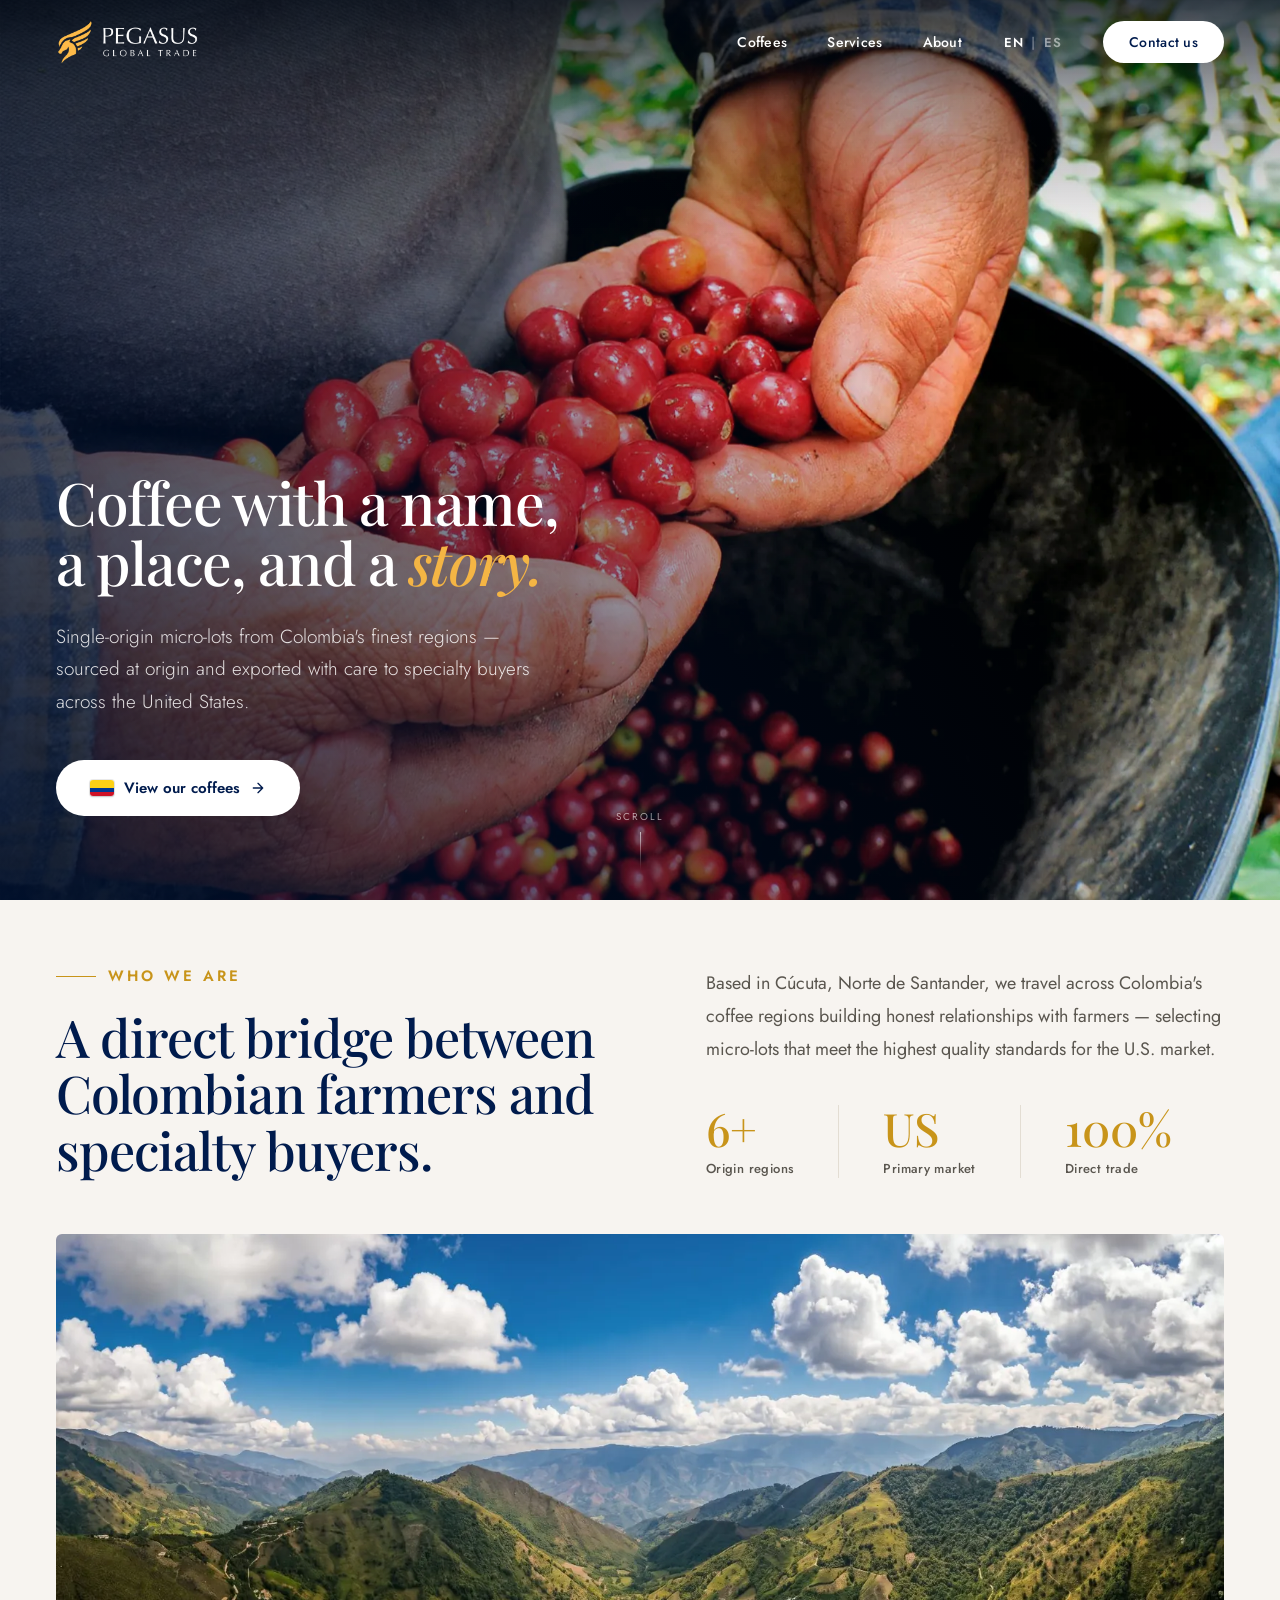
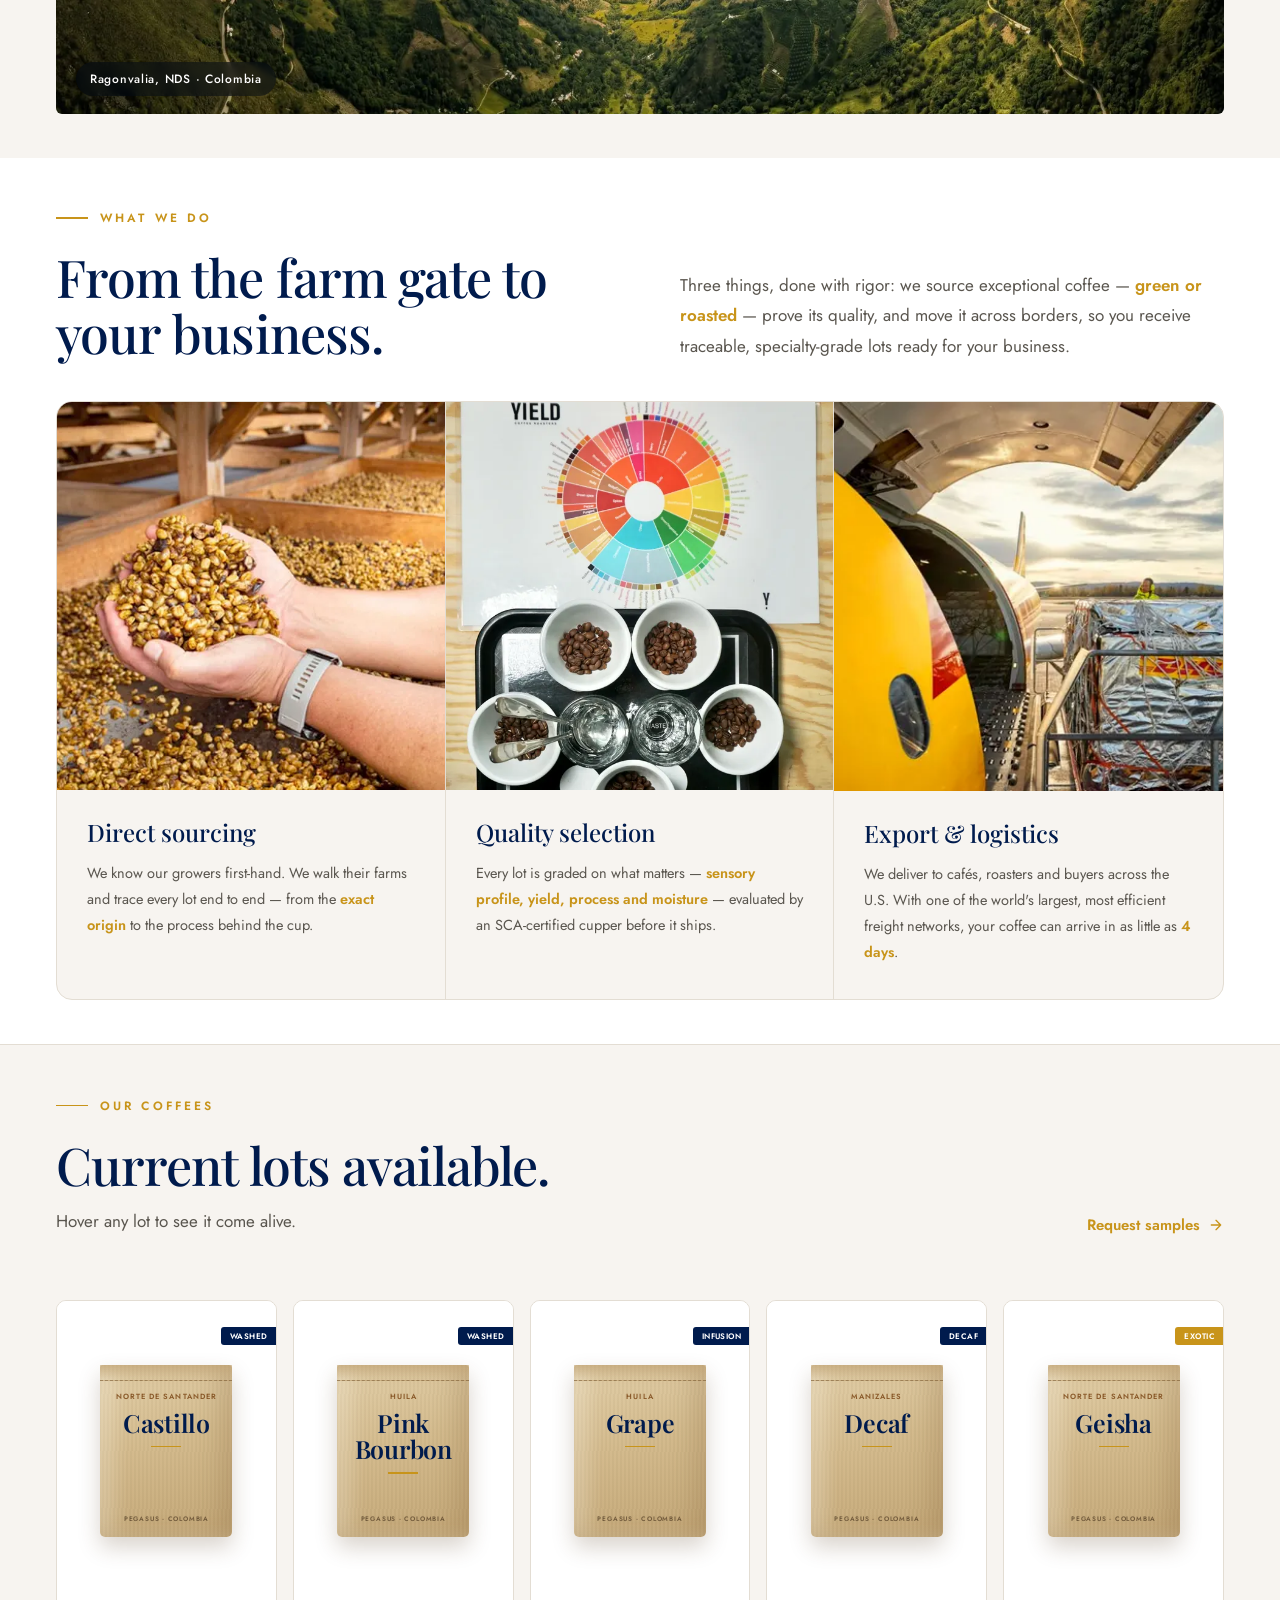
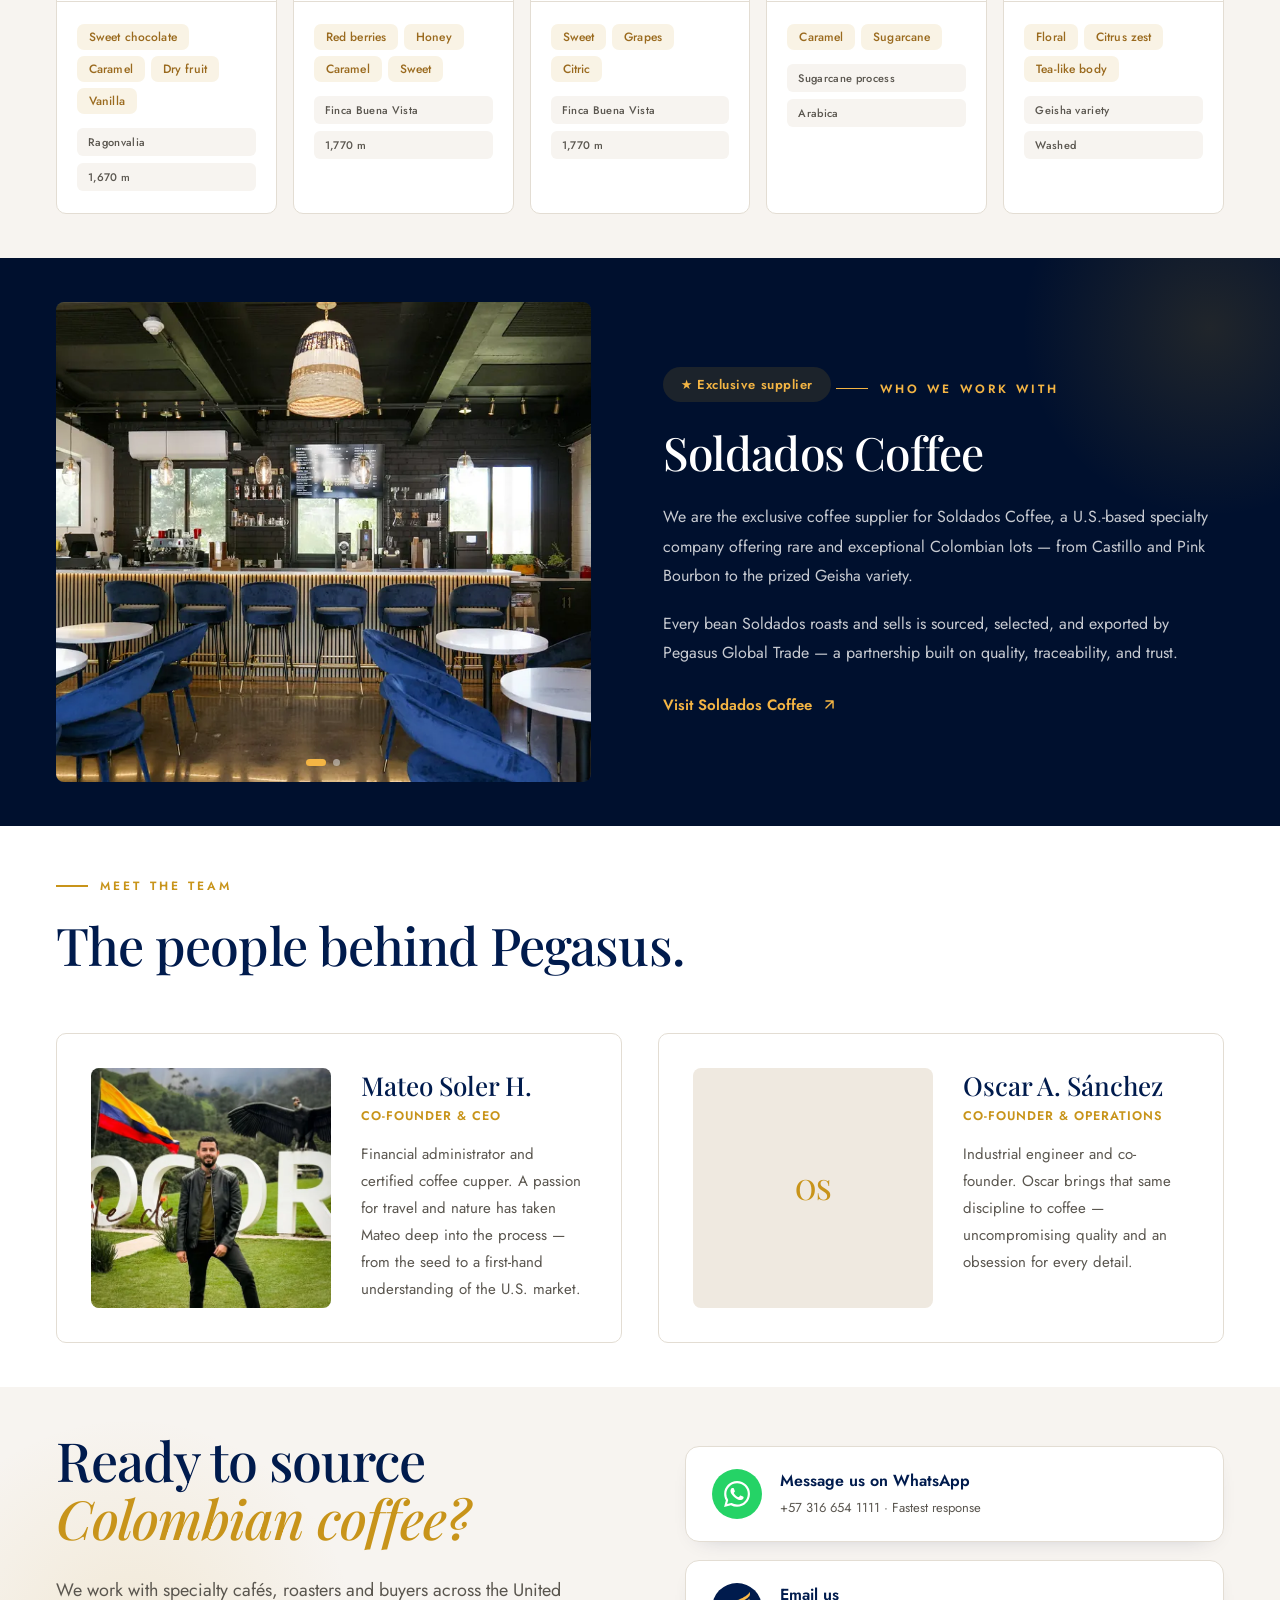
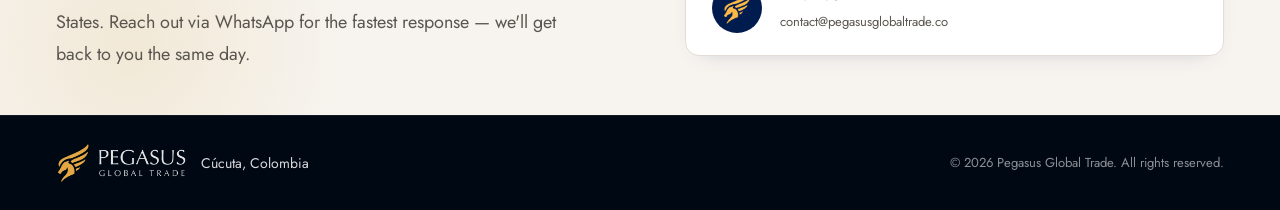
==== index.html @ 69517fea "Widen the Spanish page's market to Latin America, Europe and the US The Spanish traffic campaign tar" ====
<!DOCTYPE html>
<html lang="en">
<head>
  <meta charset="UTF-8" />
  <meta name="viewport" content="width=device-width, initial-scale=1.0" />
  <title>Pegasus Global Trade — Colombian Specialty Coffee Export</title>
  <meta name="description" content="Direct-trade specialty coffee from Colombia's finest micro-regions. Sourced with integrity, exported with care to the United States." />
  <meta name="facebook-domain-verification" content="hoyw6jp87dauq6an3kigyznc7s2zf7" />
  <link rel="canonical" href="https://www.pegasusglobaltrade.co/" />
  <link rel="alternate" hreflang="en" href="https://www.pegasusglobaltrade.co/" />
  <link rel="alternate" hreflang="es" href="https://www.pegasusglobaltrade.co/es" />
  <link rel="alternate" hreflang="x-default" href="https://www.pegasusglobaltrade.co/" />

  <meta property="og:type" content="website" />
  <meta property="og:site_name" content="Pegasus Global Trade" />
  <meta property="og:locale" content="en_US" />
  <meta property="og:url" content="https://www.pegasusglobaltrade.co/" />
  <meta property="og:title" content="Colombian Specialty Coffee, Exported Direct" />
  <meta property="og:description" content="Single-origin micro-lots from Colombia's finest regions — sourced at the farm and exported with care to specialty buyers across the United States." />
  <meta property="og:image" content="https://www.pegasusglobaltrade.co/assets/og-image.jpg" />
  <meta property="og:image:width" content="1200" />
  <meta property="og:image:height" content="630" />
  <meta property="og:image:alt" content="Colombian coffee farmer holding freshly picked coffee cherries" />
  <meta name="twitter:card" content="summary_large_image" />

  <link rel="icon" href="/favicon.ico" sizes="any" />
  <link rel="icon" type="image/png" sizes="32x32" href="/assets/favicon-32.png" />
  <link rel="apple-touch-icon" href="/assets/apple-touch-icon.png" />
  <meta name="theme-color" content="#000814" />
  <!-- Google tag (gtag.js) -->
  <script async src="https://www.googletagmanager.com/gtag/js?id=G-4FKWJ7VB9F"></script>
  <script>
    window.dataLayer = window.dataLayer || [];
    function gtag(){dataLayer.push(arguments);}
    gtag('js', new Date());
    gtag('config', 'G-4FKWJ7VB9F');
  </script>
  <!-- End Google tag -->
  <!-- Meta Pixel Code -->
  <script>
  !function(f,b,e,v,n,t,s)
  {if(f.fbq)return;n=f.fbq=function(){n.callMethod?
  n.callMethod.apply(n,arguments):n.queue.push(arguments)};
  if(!f._fbq)f._fbq=n;n.push=n;n.loaded=!0;n.version='2.0';
  n.queue=[];t=b.createElement(e);t.async=!0;
  t.src=v;s=b.getElementsByTagName(e)[0];
  s.parentNode.insertBefore(t,s)}(window, document,'script',
  'https://connect.facebook.net/en_US/fbevents.js');
  fbq('init', '957894506866841');
  fbq('track', 'PageView');
  </script>
  <noscript><img height="1" width="1" style="display:none"
  src="https://www.facebook.com/tr?id=957894506866841&ev=PageView&noscript=1"
  /></noscript>
  <!-- End Meta Pixel Code -->
  <link rel="preload" as="image" href="/assets/hero-900.webp" media="(max-width: 899px)" fetchpriority="high" />
  <link rel="preload" as="image" href="/assets/hero-1800.webp" media="(min-width: 900px)" fetchpriority="high" />
  <link rel="preconnect" href="https://fonts.googleapis.com" />
  <link rel="preconnect" href="https://fonts.gstatic.com" crossorigin />
  <!-- fonts load without blocking first paint; text shows in the fallback face until they arrive -->
  <link rel="preload" as="style" href="https://fonts.googleapis.com/css2?family=Playfair+Display:ital,wght@0,400;0,500;0,600;0,700;1,400;1,500;1,600&family=Jost:wght@300;400;500;600&display=swap" />
  <link rel="stylesheet" href="https://fonts.googleapis.com/css2?family=Playfair+Display:ital,wght@0,400;0,500;0,600;0,700;1,400;1,500;1,600&family=Jost:wght@300;400;500;600&display=swap" media="print" onload="this.media='all'" />
  <noscript><link rel="stylesheet" href="https://fonts.googleapis.com/css2?family=Playfair+Display:ital,wght@0,400;0,500;0,600;0,700;1,400;1,500;1,600&family=Jost:wght@300;400;500;600&display=swap" /></noscript>
  <style>
    *, *::before, *::after { box-sizing: border-box; margin: 0; padding: 0; }

    :root {
      --navy: #001B4D;
      --navy-deep: #00102e;
      --ink: #000814;
      --gold: #C8941A;
      --gold-light: #F4B544;
      --white: #ffffff;
      --off-white: #F7F4F0;
      --cream: #EFE9E0;
      --text: #15130f;
      --text-muted: #5a564f;
      --text-faint: #8a857c;
      --border: #E3DDD3;
      --serif: 'Playfair Display', Georgia, serif;
      --sans: 'Jost', system-ui, sans-serif;
      --ease: cubic-bezier(0.22, 0.61, 0.36, 1);
    }

    html { scroll-behavior: smooth; }

    body {
      font-family: var(--sans);
      font-weight: 400;
      color: var(--text);
      background: var(--white);
      -webkit-font-smoothing: antialiased;
      overflow-x: hidden;
    }

    img { display: block; max-width: 100%; }

    ::selection { background: var(--gold); color: #fff; }

    /* ===== SCROLL REVEAL ===== */
    .reveal { opacity: 0; transform: translateY(30px); transition: opacity 0.9s var(--ease), transform 0.9s var(--ease); }
    .reveal.in { opacity: 1; transform: none; }
    @media (prefers-reduced-motion: reduce) {
      .reveal { opacity: 1 !important; transform: none !important; transition: none !important; }
    }

    /* ===== NAV ===== */
    nav {
      position: fixed;
      top: 0; left: 0; right: 0;
      z-index: 100;
      padding: 0 56px;
      height: 84px;
      display: flex;
      align-items: center;
      justify-content: space-between;
      background: transparent;
      border-bottom: 1px solid transparent;
      transition: background 0.45s var(--ease), height 0.45s var(--ease), border-color 0.45s var(--ease), box-shadow 0.45s var(--ease);
    }
    nav.scrolled {
      background: rgba(0,8,20,0.92);
      backdrop-filter: blur(12px);
      -webkit-backdrop-filter: blur(12px);
      height: 70px;
      border-bottom: 1px solid rgba(255,255,255,0.08);
    }

    .nav-brand { display: flex; align-items: center; gap: 14px; text-decoration: none; }
    .nav-brand .wordmark { height: 46px; width: auto; transition: height 0.45s var(--ease); }
    nav.scrolled .nav-brand .wordmark { height: 38px; }

    .nav-links { display: flex; align-items: center; gap: 40px; list-style: none; }
    .nav-links a {
      font-size: 14px;
      font-weight: 500;
      color: var(--white);
      text-decoration: none;
      letter-spacing: 0.02em;
      position: relative;
      transition: color 0.2s;
    }
    .nav-links a:not(.nav-cta)::after {
      content: '';
      position: absolute;
      left: 0; bottom: -6px;
      width: 0; height: 1.5px;
      background: var(--gold-light);
      transition: width 0.3s var(--ease);
    }
    .nav-links a:not(.nav-cta):hover::after { width: 100%; }
    .nav-links a:hover { color: var(--gold-light); }

    .nav-lang { font-size: 13px; font-weight: 600; letter-spacing: 0.05em; display: inline-flex; align-items: center; gap: 6px; }
    .lang-btn { background: none; border: none; padding: 2px; font: inherit; font-size: 13px; font-weight: 600; color: rgba(255,255,255,0.5); cursor: pointer; letter-spacing: 0.05em; transition: color 0.2s; }
    .lang-btn:hover { color: rgba(255,255,255,0.85); }
    .lang-btn.active { color: var(--white); }
    .lang-sep { color: rgba(255,255,255,0.3); font-size: 13px; }
    .mobile-lang { display: flex; align-items: center; gap: 10px; margin-top: 6px; }
    .mobile-lang .lang-btn { color: rgba(255,255,255,0.45); font-size: 16px; }
    .mobile-lang .lang-btn.active { color: #fff; }
    .mobile-lang .lang-sep { font-size: 16px; }

    .nav-cta {
      font-size: 14px !important;
      font-weight: 600;
      background: var(--white);
      color: var(--navy) !important;
      padding: 11px 26px;
      border-radius: 30px;
      text-decoration: none;
      transition: background 0.2s, transform 0.15s, box-shadow 0.2s;
    }
    .nav-cta:hover { background: var(--gold-light); color: var(--navy) !important; transform: translateY(-1px); box-shadow: 0 8px 20px rgba(244,181,68,0.35); }
    .nav-cta::after { display: none !important; }

    /* ===== SECTIONS ===== */
    section { padding: 44px 56px; position: relative; }
    .wrap { max-width: 1280px; margin: 0 auto; }

    /* section intro patterns */
    .kicker {
      font-size: 12px;
      letter-spacing: 0.26em;
      text-transform: uppercase;
      color: var(--gold);
      font-weight: 600;
      display: inline-flex;
      align-items: center;
      gap: 12px;
      margin-bottom: 22px;
    }
    .kicker::before { content: ''; width: 32px; height: 1.5px; background: var(--gold); display: inline-block; }
    .kicker.lg { font-size: 15px; letter-spacing: 0.2em; }
    .kicker.lg::before { width: 40px; }

    .sec-index {
      font-family: var(--serif);
      font-size: 15px;
      font-weight: 500;
      color: var(--gold);
      letter-spacing: 0.1em;
      margin-bottom: 20px;
      display: block;
    }

    h1, h2, h3 { font-family: var(--serif); font-weight: 500; color: var(--text); }
    h2 { font-size: 52px; line-height: 1.08; letter-spacing: -0.018em; }
    h2 em { font-style: italic; color: var(--gold); }

    /* ===== HERO ===== */
    #hero {
      height: 100vh;
      min-height: 680px;
      max-height: 1000px;
      padding: 0;
      position: relative;
      overflow: hidden;
      display: flex;
      align-items: flex-end;
    }
    .hero-bg {
      position: absolute;
      inset: -8% 0 -8% 0;
      background: url('/assets/hero-900.webp') center 32% / cover no-repeat;
      will-change: transform;
      z-index: 1;
    }
    @media (min-width: 900px) {
      .hero-bg { background-image: url('/assets/hero-1800.webp'); }
    }
    .hero-scrim {
      position: absolute;
      inset: 0;
      z-index: 2;
      background:
        linear-gradient(180deg, rgba(0,8,20,0.78) 0%, rgba(0,8,20,0.34) 11%, rgba(0,16,46,0) 27%),
        linear-gradient(58deg, rgba(0,16,46,0.92) 0%, rgba(0,16,46,0.46) 42%, rgba(0,16,46,0.02) 70%);
    }
    .hero-inner {
      position: relative;
      z-index: 3;
      max-width: 1280px;
      width: 100%;
      margin: 0 auto;
      padding: 0 56px 84px;
    }
    .hero-kicker {
      display: flex; align-items: center; gap: 14px;
      color: var(--gold-light);
      font-size: 13px; font-weight: 600;
      letter-spacing: 0.26em; text-transform: uppercase;
      margin-bottom: 28px;
    }
    .hero-kicker::before { content: ''; width: 44px; height: 1.5px; background: var(--gold-light); }
    #hero h1 {
      font-size: clamp(38px, 4.6vw, 64px);
      line-height: 1.03;
      letter-spacing: -0.022em;
      color: #fff;
      font-weight: 500;
      max-width: 880px;
      margin-bottom: 28px;
      text-wrap: balance;
    }
    #hero h1 em { font-style: italic; color: var(--gold-light); }
    .hero-desc {
      font-size: 19px;
      line-height: 1.7;
      color: rgba(255,255,255,0.85);
      max-width: 500px;
      font-weight: 300;
      margin-bottom: 42px;
    }
    .hero-actions { display: flex; align-items: center; gap: 18px; flex-wrap: wrap; }
    .btn-light {
      display: inline-flex; align-items: center; gap: 10px;
      background: #fff; color: var(--navy);
      font-size: 15px; font-weight: 600;
      padding: 17px 34px; border-radius: 36px;
      text-decoration: none;
      transition: background 0.2s, transform 0.18s, box-shadow 0.2s;
    }
    .btn-light:hover { background: var(--gold-light); transform: translateY(-2px); box-shadow: 0 12px 28px rgba(0,0,0,0.25); }
    .btn-light svg { width: 16px; height: 16px; }
    .flag-co { width: 24px; height: 16px; border-radius: 3px; flex-shrink: 0; background: linear-gradient(to bottom, #FCD116 0 50%, #003893 50% 75%, #CE1126 75% 100%); box-shadow: 0 0 0 1px rgba(0,0,0,0.08), 0 1px 2px rgba(0,0,0,0.18); }
    .hl { color: var(--gold); font-weight: 600; font-style: normal; }
    .btn-outline {
      display: inline-flex; align-items: center; gap: 10px;
      color: #fff; font-size: 15px; font-weight: 500;
      padding: 17px 28px; border: 1px solid rgba(255,255,255,0.4);
      border-radius: 36px; text-decoration: none;
      transition: background 0.2s, border-color 0.2s;
    }
    .btn-outline:hover { background: rgba(255,255,255,0.1); border-color: rgba(255,255,255,0.7); }
    .btn-outline svg { width: 18px; height: 18px; fill: #fff; }

    .hero-stats {
      position: absolute;
      right: 56px; bottom: 84px;
      z-index: 3;
      display: flex; flex-direction: column; gap: 26px;
      text-align: right;
      border-right: 2px solid var(--gold);
      padding-right: 24px;
    }
    .hero-stat .n { font-family: var(--serif); font-size: 38px; font-weight: 500; color: #fff; line-height: 1; }
    .hero-stat .l { font-size: 12px; letter-spacing: 0.08em; text-transform: uppercase; color: rgba(255,255,255,0.65); margin-top: 7px; }

    .scroll-cue {
      position: absolute;
      left: 50%; bottom: 30px;
      transform: translateX(-50%);
      z-index: 3;
      display: flex; flex-direction: column; align-items: center; gap: 8px;
      color: rgba(255,255,255,0.6);
      font-size: 10px; letter-spacing: 0.2em; text-transform: uppercase;
    }
    .scroll-cue .line { width: 1px; height: 38px; background: linear-gradient(rgba(255,255,255,0.6), rgba(255,255,255,0)); animation: cue 2s var(--ease) infinite; }
    @keyframes cue { 0% { transform: scaleY(0); transform-origin: top; } 50% { transform: scaleY(1); transform-origin: top; } 50.1% { transform-origin: bottom; } 100% { transform: scaleY(0); transform-origin: bottom; } }

    /* ===== WHO WE ARE ===== */
    #about { background: var(--off-white); padding-top: 60px; }
    .about-head {
      display: grid;
      grid-template-columns: 1.1fr 1fr;
      gap: 80px;
      align-items: end;
      margin-bottom: 56px;
    }
    .about-head h2 { color: var(--navy); }
    .about-intro { font-size: 18px; line-height: 1.85; color: var(--text-muted); font-weight: 400; }
    .about-stats { display: flex; gap: 0; margin-top: 38px; }
    .about-stat { padding-right: 44px; margin-right: 44px; border-right: 1px solid var(--border); }
    .about-stat:last-child { border-right: none; margin-right: 0; padding-right: 0; }
    .about-stat .num { font-family: var(--serif); font-size: 46px; font-weight: 500; color: var(--gold); line-height: 1; margin-bottom: 8px; }
    .about-stat .lbl { font-size: 13px; color: var(--text-muted); font-weight: 500; letter-spacing: 0.03em; }

    .about-image {
      width: 100%; height: 480px;
      background: var(--cream);
      border-radius: 6px;
      position: relative; overflow: hidden;
      display: flex; align-items: center; justify-content: center;
    }
    .about-image img { width: 100%; height: 100%; object-fit: cover; }
    .img-caption { position: absolute; left: 20px; bottom: 18px; z-index: 3; font-size: 12px; letter-spacing: 0.06em; color: #fff; font-weight: 500; background: rgba(0,8,20,0.5); backdrop-filter: blur(4px); -webkit-backdrop-filter: blur(4px); padding: 8px 14px; border-radius: 30px; }
    .ph {
      position: absolute; inset: 0;
      display: flex; flex-direction: column; align-items: center; justify-content: center; gap: 14px;
      background: var(--cream);
    }
    .ph svg { width: 46px; height: 46px; stroke: var(--text-faint); fill: none; stroke-width: 1; opacity: 0.45; }
    .ph span { font-size: 11px; letter-spacing: 0.14em; text-transform: uppercase; color: var(--text-faint); font-weight: 500; }
    .ph.dark { background: var(--navy); }
    .ph.dark svg { stroke: rgba(255,255,255,0.4); }
    .ph.dark span { color: rgba(255,255,255,0.5); }

    /* ===== SERVICES ===== */
    #services { background: var(--white); }
    .services-head { display: grid; grid-template-columns: 1fr 1fr; gap: 80px; align-items: end; margin-bottom: 40px; }
    .services-head h2 { color: var(--navy); }
    .services-head p { font-size: 17px; line-height: 1.8; color: var(--text-muted); font-weight: 400; }
    .services-grid { display: grid; grid-template-columns: repeat(3, 1fr); gap: 0; background: var(--off-white); border: 1px solid var(--border); border-radius: 16px; overflow: hidden; }
    .service-card {
      padding: 0;
      border-right: 1px solid var(--border);
      position: relative;
      transition: background 0.35s var(--ease);
    }
    .service-card:last-child { border-right: none; }
    .service-card:hover { background: #fff; }
    .service-photo { width: 100%; aspect-ratio: 1 / 1; object-fit: cover; display: block; }
    .service-body { padding: 26px 30px 34px; }
    .service-card h3 { font-size: 24px; margin-bottom: 12px; color: var(--navy); }
    .service-card p { font-size: 14.5px; color: var(--text-muted); line-height: 1.8; font-weight: 400; }
    .service-hl { color: var(--gold); font-weight: 600; }

    /* ===== COFFEES ===== */
    #coffees { background: var(--off-white); border-top: 1px solid var(--border); }
    .coffees-head { display: flex; justify-content: space-between; align-items: flex-end; margin-bottom: 64px; }
    .coffees-head h2 { color: var(--navy); }
    .coffees-head .lead { font-size: 17px; color: var(--text-muted); margin-top: 14px; max-width: 420px; line-height: 1.7; }
    .link-arrow { font-size: 15px; font-weight: 600; color: var(--gold); text-decoration: none; display: inline-flex; align-items: center; gap: 8px; transition: gap 0.2s; white-space: nowrap; }
    .link-arrow:hover { gap: 13px; }
    .link-arrow svg { width: 16px; height: 16px; }

    .coffee-grid { display: grid; grid-template-columns: repeat(5, 1fr); gap: 16px; }

    .coffee-card {
      border: 1px solid var(--border);
      border-radius: 10px;
      overflow: hidden;
      background: var(--white);
      cursor: pointer;
      transition: border-color 0.3s, box-shadow 0.35s var(--ease), transform 0.35s var(--ease);
    }
    .coffee-card:hover { border-color: var(--gold); transform: translateY(-6px); box-shadow: 0 18px 40px rgba(0,16,46,0.1); }

    .coffee-stage {
      position: relative;
      height: 300px;
      background: #fff;
      overflow: hidden;
      display: flex; align-items: center; justify-content: center;
    }
    /* video / animated placeholder layer (revealed on hover) */
    .coffee-media {
      position: absolute; inset: 0;
      opacity: 0;
      transition: opacity 0.5s var(--ease);
      z-index: 1;
    }
    .coffee-card:hover .coffee-media { opacity: 1; }
    .coffee-card.in-view .coffee-media { opacity: 1; }
    .coffee-media video { width: 100%; height: 100%; object-fit: cover; display: block; }
    /* animated stand-in until real videos are added */
    .coffee-media .media-ph {
      position: absolute; inset: 0;
      background: linear-gradient(120deg, #2a1c12, #4a3220, #6b4a2c, #3a2718);
      background-size: 300% 300%;
      animation: pan 6s ease-in-out infinite;
    }
    .coffee-media .media-ph::after {
      content: 'VIDEO ON HOVER';
      position: absolute; left: 50%; bottom: 14px; transform: translateX(-50%);
      font-size: 9px; letter-spacing: 0.18em; color: rgba(255,255,255,0.55); font-weight: 500;
    }
    @keyframes pan { 0%,100% { background-position: 0% 50%; } 50% { background-position: 100% 50%; } }

    /* the coffee sack */
    .sack {
      position: relative;
      z-index: 2;
      width: 132px; height: 172px;
      border-radius: 3px 3px 5px 5px;
      background:
        repeating-linear-gradient(91deg, rgba(0,0,0,0.025) 0 2px, rgba(255,255,255,0.02) 2px 4px),
        linear-gradient(165deg, #e2cfa8 0%, #d3ba8c 45%, #c2a574 100%);
      box-shadow: inset -14px 0 22px rgba(120,90,50,0.18), inset 14px 0 18px rgba(255,250,240,0.25), 0 10px 22px rgba(80,55,25,0.22);
      padding: 26px 12px 14px;
      display: flex; flex-direction: column; align-items: center;
      transition: transform 0.4s var(--ease);
    }
    .coffee-card:hover .sack { transform: translateY(-8px) scale(1.02); box-shadow: inset -14px 0 22px rgba(120,90,50,0.18), inset 14px 0 18px rgba(255,250,240,0.25), 0 22px 34px rgba(40,25,10,0.4); }
    .coffee-card.in-view .sack { transform: translateY(-8px) scale(1.02); box-shadow: inset -14px 0 22px rgba(120,90,50,0.18), inset 14px 0 18px rgba(255,250,240,0.25), 0 22px 34px rgba(40,25,10,0.4); }
    /* folded/stitched top */
    .sack::before {
      content: '';
      position: absolute; top: 0; left: 0; right: 0; height: 16px;
      background: linear-gradient(180deg, #b8966280, #c2a57400);
      border-bottom: 1px dashed rgba(90,60,25,0.4);
    }
    .sack-region { font-size: 7.5px; letter-spacing: 0.14em; text-transform: uppercase; color: #8a5a2a; font-weight: 600; margin-bottom: 8px; text-align: center; }
    .sack-name { font-family: var(--serif); font-size: 25px; font-weight: 600; color: var(--navy); line-height: 1.05; text-align: center; letter-spacing: -0.01em; }
    .sack-rule { width: 30px; height: 1.5px; background: var(--gold); margin: 10px 0; }
    .sack-foot { margin-top: auto; font-size: 6.5px; letter-spacing: 0.12em; text-transform: uppercase; color: rgba(60,40,20,0.6); font-weight: 600; text-align: center; }
    .sack-badge {
      position: absolute; top: 26px; right: -1px;
      background: var(--navy); color: #fff;
      font-size: 8px; letter-spacing: 0.06em; text-transform: uppercase; font-weight: 600;
      padding: 3px 9px; border-radius: 3px 0 0 3px;
      z-index: 3;
    }
    .sack-badge.rare { background: var(--gold); }

    .coffee-info { padding: 22px 20px; border-top: 1px solid var(--border); }
    .coffee-notes { display: flex; flex-wrap: wrap; gap: 6px; margin-bottom: 14px; }
    .note-chip { font-size: 12px; font-weight: 500; letter-spacing: 0.01em; color: #9a6a1e; background: rgba(200,148,26,0.11); padding: 7px 12px; border-radius: 7px; line-height: 1; }
    .coffee-meta { display: flex; flex-direction: column; gap: 7px; align-items: stretch; }
    .coffee-tag { font-size: 11px; background: var(--off-white); color: var(--text-muted); padding: 6px 11px; border-radius: 6px; letter-spacing: 0.03em; font-weight: 500; text-align: left; }

    /* ===== SOLDADOS (dark feature) ===== */
    #client { background: var(--navy-deep); overflow: hidden; }
    #client::before {
      content: ''; position: absolute; top: -120px; right: -120px;
      width: 380px; height: 380px; border-radius: 50%;
      background: radial-gradient(circle, rgba(200,148,26,0.16), transparent 70%);
    }
    .client-grid { display: grid; grid-template-columns: 1fr 1.05fr; gap: 72px; align-items: center; }
    .client-image { height: 480px; background: var(--navy); border-radius: 8px; position: relative; overflow: hidden; }
    .client-image img { width: 100%; height: 100%; object-fit: cover; }
    .client-slider { position: absolute; inset: 0; }
    .client-slide { position: absolute; inset: 0; opacity: 0; transition: opacity 1.1s var(--ease); }
    .client-slide.active { opacity: 1; }
    .client-slide img { width: 100%; height: 100%; object-fit: cover; }
    .client-dots { position: absolute; left: 0; right: 0; bottom: 16px; display: flex; gap: 7px; justify-content: center; z-index: 3; }
    .client-dot { width: 7px; height: 7px; border-radius: 50%; background: rgba(255,255,255,0.45); transition: background 0.35s, width 0.35s; }
    .client-dot.active { background: var(--gold-light); width: 20px; border-radius: 4px; }
    .client-badge { display: inline-flex; align-items: center; gap: 8px; background: rgba(200,148,26,0.14); color: var(--gold-light); font-size: 13px; font-weight: 600; letter-spacing: 0.04em; padding: 8px 18px; border-radius: 30px; margin-bottom: 26px; }
    .client-info .kicker { color: var(--gold-light); }
    .client-info .kicker::before { background: var(--gold-light); }
    .client-info h2 { font-size: 46px; color: #fff; margin-bottom: 24px; }
    .client-info p { font-size: 16px; color: rgba(255,255,255,0.78); line-height: 1.85; font-weight: 400; margin-bottom: 18px; }
    .client-info p:last-of-type { margin-bottom: 0; }
    .client-link { display: inline-flex; align-items: center; gap: 9px; color: var(--gold-light); font-size: 15px; font-weight: 600; text-decoration: none; margin-top: 26px; transition: gap 0.2s; }
    .client-link:hover { gap: 14px; }
    .client-link svg { width: 17px; height: 17px; }

    /* ===== PROCESS ===== */
    #process { background: var(--off-white); }
    .process-head { max-width: 720px; margin-bottom: 60px; }
    .process-head h2 { color: var(--navy); }
    .process-grid { display: grid; grid-template-columns: 1fr 1fr; gap: 72px; align-items: center; }
    .process-image { height: 580px; background: var(--cream); border-radius: 8px; position: relative; overflow: hidden; }
    .process-image img { width: 100%; height: 100%; object-fit: cover; }
    .process-steps { display: flex; flex-direction: column; }
    .process-step { padding: 36px 0; border-bottom: 1px solid var(--border); display: flex; gap: 30px; align-items: flex-start; }
    .process-step:first-child { padding-top: 0; }
    .process-step:last-child { border-bottom: none; padding-bottom: 0; }
    .step-num { font-family: var(--serif); font-size: 34px; font-weight: 500; color: var(--gold); line-height: 1; flex-shrink: 0; min-width: 56px; }
    .process-step h3 { font-size: 25px; margin-bottom: 11px; color: var(--navy); }
    .process-step p { font-size: 15px; color: var(--text-muted); line-height: 1.78; font-weight: 400; }

    /* ===== TEAM ===== */
    #team { background: var(--white); }
    .team-head { margin-bottom: 60px; }
    .team-head h2 { color: var(--navy); }
    .team-grid { display: grid; grid-template-columns: 1fr 1fr; gap: 36px; }
    .team-card { display: flex; gap: 30px; align-items: flex-start; padding: 34px; border: 1px solid var(--border); border-radius: 10px; transition: border-color 0.3s, transform 0.3s var(--ease); }
    .team-card:hover { border-color: var(--gold); transform: translateY(-4px); }
    .team-photo { width: 240px; height: 240px; border-radius: 8px; background: var(--cream); flex-shrink: 0; display: flex; align-items: center; justify-content: center; overflow: hidden; }
    .team-photo img { width: 100%; height: 100%; object-fit: cover; }
    .team-photo span { font-family: var(--serif); font-size: 28px; font-weight: 500; color: var(--gold); }
    .team-info h3 { font-size: 26px; margin-bottom: 4px; color: var(--navy); }
    .team-role { font-size: 12.5px; color: var(--gold); font-weight: 600; letter-spacing: 0.08em; text-transform: uppercase; margin-bottom: 16px; display: block; }
    .team-info p { font-size: 15px; color: var(--text-muted); line-height: 1.8; font-weight: 400; }

    /* ===== CONTACT ===== */
    #contact { background: var(--off-white); padding: 44px 56px; position: relative; overflow: hidden; }
    #contact::before {
      content: ''; position: absolute; bottom: -160px; left: -100px;
      width: 460px; height: 460px; border-radius: 50%;
      background: radial-gradient(circle, rgba(200,148,26,0.12), transparent 70%);
    }
    .contact-grid { max-width: 1280px; margin: 0 auto; display: grid; grid-template-columns: 1fr 1fr; gap: 90px; align-items: center; position: relative; z-index: 2; }
    #contact .kicker { color: var(--gold-light); }
    #contact .kicker::before { background: var(--gold-light); }
    #contact h2 { color: var(--navy); font-size: 54px; }
    #contact h2 em { color: var(--gold); }
    .contact-body { font-size: 18px; color: var(--text-muted); line-height: 1.8; margin-top: 26px; font-weight: 400; }
    .contact-actions { display: flex; flex-direction: column; gap: 18px; }
    .btn-whatsapp { display: flex; align-items: center; gap: 18px; background: #fff; border: 1px solid var(--border); border-radius: 14px; padding: 22px 26px; text-decoration: none; box-shadow: 0 8px 24px -16px rgba(0,27,77,0.3); transition: border-color 0.2s, transform 0.18s, box-shadow 0.2s; }
    .btn-whatsapp:hover { border-color: var(--gold); transform: translateY(-2px); box-shadow: 0 14px 30px -14px rgba(0,27,77,0.35); }
    .wa-icon { width: 50px; height: 50px; background: #25D366; border-radius: 50%; display: flex; align-items: center; justify-content: center; flex-shrink: 0; }
    .wa-icon svg { width: 26px; height: 26px; fill: #fff; }
    .btn-whatsapp-text strong { display: block; font-size: 16px; color: var(--navy); font-weight: 600; margin-bottom: 3px; }
    .btn-whatsapp-text span { font-size: 13px; color: var(--text-muted); font-weight: 400; }
    .pega-icon { width: 50px; height: 50px; background: var(--navy); border-radius: 50%; display: flex; align-items: center; justify-content: center; flex-shrink: 0; }
    .pega-icon img { width: 32px; height: 32px; object-fit: contain; }
    .contact-email { display: flex; align-items: center; gap: 12px; font-size: 15px; color: rgba(255,255,255,0.7); font-weight: 400; padding: 4px 6px; }
    .contact-email svg { width: 18px; height: 18px; stroke: var(--gold-light); fill: none; stroke-width: 1.5; stroke-linecap: round; stroke-linejoin: round; }

    /* ===== FOOTER ===== */
    footer { background: var(--ink); padding: 26px 56px; display: flex; justify-content: space-between; align-items: center; gap: 24px; border-top: 1px solid rgba(255,255,255,0.07); }
    .footer-brand { display: flex; align-items: center; gap: 14px; }
    .footer-brand .ic { height: 42px; opacity: 0.9; }
    .footer-brand span { font-size: 14px; color: rgba(255,255,255,0.85); font-weight: 400; }
    .footer-copy { font-size: 13px; color: rgba(255,255,255,0.55); font-weight: 400; }

    /* ===== HAMBURGER / MOBILE ===== */
    .nav-hamburger { display: none; flex-direction: column; gap: 5px; background: none; border: none; cursor: pointer; padding: 8px; z-index: 200; }
    .nav-hamburger span { display: block; width: 24px; height: 2px; background: #fff; border-radius: 2px; transition: transform 0.3s, opacity 0.3s; }

    .menu-close { position: absolute; top: 18px; right: 24px; height: 56px; width: 56px; display: flex; align-items: center; justify-content: center; background: none; border: none; cursor: pointer; color: #fff; opacity: 0.7; transition: opacity 0.2s; }
    .menu-close:hover { opacity: 1; }
    .menu-close svg { width: 22px; height: 22px; }

    .mobile-menu { position: fixed; inset: 0; z-index: 150; background: var(--ink); display: flex; flex-direction: column; align-items: center; justify-content: center; gap: 6px; opacity: 0; pointer-events: none; transition: opacity 0.35s ease; }
    .mobile-menu.open { opacity: 1; pointer-events: all; }
    .mobile-menu a { font-family: var(--serif); font-size: 38px; font-weight: 500; color: rgba(255,255,255,0.85); text-decoration: none; padding: 12px 0; letter-spacing: -0.01em; transform: translateY(12px); opacity: 0; transition: color 0.2s, transform 0.4s ease, opacity 0.4s ease; }
    .mobile-menu.open a { transform: translateY(0); opacity: 1; }
    .mobile-menu.open a:nth-child(2) { transition-delay: 0.07s; }
    .mobile-menu.open a:nth-child(3) { transition-delay: 0.13s; }
    .mobile-menu.open a:nth-child(4) { transition-delay: 0.19s; }
    .mobile-menu.open a:nth-child(5) { transition-delay: 0.25s; }
    .mobile-menu a:hover { color: var(--gold-light); }
    .mobile-menu .menu-home { margin-bottom: 18px; opacity: 0; transform: scale(0.7); transition: transform 0.5s cubic-bezier(0.34,1.56,0.64,1), opacity 0.4s ease; }
    .mobile-menu.open .menu-home { opacity: 1; transform: scale(1); }
    .mobile-menu .menu-home img { height: 96px; width: auto; }
    .mobile-menu .menu-cta { margin-top: 18px; background: #fff; color: var(--navy) !important; font-family: var(--sans); font-size: 15px; font-weight: 600; padding: 14px 36px; border-radius: 30px; }

    /* ===== RESPONSIVE ===== */
    @media (max-width: 980px) {
      nav { padding: 0 24px; height: 70px; }
      nav.scrolled { height: 62px; }
      .nav-links { display: none; }
      .nav-hamburger { display: flex; }
      section { padding: 44px 24px; }
      #hero { min-height: 600px; }
      .hero-inner { padding: 0 24px 56px; }
      .hero-stats { display: none; }
      h2 { font-size: 36px; }
      .about-head, .services-head, .client-grid, .process-grid, .team-grid, .contact-grid { grid-template-columns: 1fr; gap: 44px; }
      .services-grid { grid-template-columns: 1fr; }
      .service-card { border-right: none; border-bottom: 1px solid var(--border); padding: 0 !important; }
      .service-card:last-child { border-bottom: none; }
      .coffee-grid { grid-template-columns: repeat(2, 1fr); }
      .coffees-head { flex-direction: column; align-items: flex-start; gap: 20px; }
      .coffees-head .lead { display: none; }
      .about-image, .client-image, .process-image { height: 340px; }
      #contact { padding: 44px 24px; }
      #contact h2 { font-size: 36px; }
      footer { flex-direction: column; text-align: center; }
      .about-stat { padding-right: 28px; margin-right: 28px; }
      .team-card { flex-direction: column; align-items: center; text-align: center; }
      .team-photo { width: 100%; height: 260px; }
      .team-info h3 { margin-top: 4px; }
    }
  </style>
</head>
<body>

  <!-- MOBILE MENU -->
  <div class="mobile-menu" id="mobileMenu">
    <button class="menu-close" id="menuClose" aria-label="Cerrar menú">
      <svg viewBox="0 0 24 24" fill="none" stroke="currentColor" stroke-width="1.5" stroke-linecap="round"><path d="M18 6L6 18M6 6l12 12"/></svg>
    </button>
    <a href="#hero" class="menu-home"><img src="/assets/mark-400.webp" alt="Pegasus" loading="lazy" decoding="async" /></a>
    <a href="#coffees" class="menu-link"><span data-en="Coffees" data-es="Cafés">Coffees</span></a>
    <a href="#services" class="menu-link"><span data-en="Services" data-es="Servicios">Services</span></a>
    <a href="#about" class="menu-link"><span data-en="About" data-es="Nosotros">About</span></a>
    <a href="#contact" class="menu-link menu-cta"><span data-en="Contact us" data-es="Contáctanos">Contact us</span></a>
    <div class="mobile-lang">
      <button type="button" class="lang-btn active" data-lang="en">EN</button>
      <span class="lang-sep">|</span>
      <button type="button" class="lang-btn" data-lang="es">ES</button>
    </div>
  </div>

  <!-- NAV -->
  <nav id="nav" data-screen-label="Nav">
    <a href="#hero" class="nav-brand">
      <img src="/assets/logo-horizontal-480.webp" alt="Pegasus Global Trade" class="wordmark" width="480" height="154" />
    </a>
    <ul class="nav-links">
      <li><a href="#coffees"><span data-en="Coffees" data-es="Cafés">Coffees</span></a></li>
      <li><a href="#services"><span data-en="Services" data-es="Servicios">Services</span></a></li>
      <li><a href="#about"><span data-en="About" data-es="Nosotros">About</span></a></li>
      <li><span class="nav-lang" id="langToggle">
        <button type="button" class="lang-btn active" data-lang="en">EN</button>
        <span class="lang-sep">|</span>
        <button type="button" class="lang-btn" data-lang="es">ES</button>
      </span></li>
      <li><a href="#contact" class="nav-cta"><span data-en="Contact us" data-es="Contáctanos">Contact us</span></a></li>
    </ul>
    <button class="nav-hamburger" id="hamburger" aria-label="Menu"><span></span><span></span><span></span></button>
  </nav>

  <!-- HERO -->
  <section id="hero" data-screen-label="Hero">
    <div class="hero-bg" id="heroBg"></div>
    <div class="hero-scrim"></div>
    <div class="hero-inner">
      <h1><span data-en="Coffee with a name," data-es="Café con un nombre,">Coffee with a name,</span><br/><span data-en="a place, and a " data-es="un lugar, y una ">a place, and a </span><em><span data-en="story." data-es="historia.">story.</span></em></h1>
      <p class="hero-desc" data-en="Single-origin micro-lots from Colombia's finest regions — sourced at origin and exported with care to specialty buyers across the United States." data-es="Micro-lotes de origen único de las mejores regiones de Colombia — obtenidos en finca y exportados con cuidado a compradores especializados en Latinoamérica, Europa y Estados Unidos.">Single-origin micro-lots from Colombia's finest regions — sourced at origin and exported with care to specialty buyers across the United States.</p>
      <div class="hero-actions">
        <a href="#coffees" class="btn-light">
          <span class="flag-co" aria-hidden="true"></span>
          <span data-en="View our coffees" data-es="Ver nuestros cafés">View our coffees</span>
          <svg viewBox="0 0 24 24" fill="none" stroke="currentColor" stroke-width="2" stroke-linecap="round" stroke-linejoin="round"><path d="M5 12h14M12 5l7 7-7 7"/></svg>
        </a>
      </div>
    </div>
    <div class="scroll-cue"><span data-en="Scroll" data-es="Desliza">Scroll</span><span class="line"></span></div>
  </section>

  <!-- WHO WE ARE -->
  <section id="about" data-screen-label="About">
    <div class="wrap">
      <div class="about-head">
        <div class="reveal">
          <div class="kicker lg" data-en="Who we are" data-es="Quiénes somos">Who we are</div>
          <h2 data-en="A direct bridge between Colombian farmers and specialty buyers." data-es="Un puente directo entre los caficultores colombianos y los compradores especializados.">A direct bridge between Colombian farmers and specialty buyers.</h2>
        </div>
        <div class="reveal">
          <p class="about-intro" data-en="Based in Cúcuta, Norte de Santander, we travel across Colombia's coffee regions building honest relationships with farmers — selecting micro-lots that meet the highest quality standards for the U.S. market." data-es="Con sede en Cúcuta, Norte de Santander, recorremos las regiones cafeteras de Colombia construyendo relaciones honestas con los caficultores — seleccionando micro-lotes que cumplen los más altos estándares de calidad para el mercado estadounidense.">Based in Cúcuta, Norte de Santander, we travel across Colombia's coffee regions building honest relationships with farmers — selecting micro-lots that meet the highest quality standards for the U.S. market.</p>
          <div class="about-stats">
            <div class="about-stat"><div class="num">6+</div><div class="lbl" data-en="Origin regions" data-es="Regiones cafeteras">Origin regions</div></div>
            <div class="about-stat"><div class="num" data-en="US" data-es="USA">US</div><div class="lbl" data-en="Primary market" data-es="Mercado principal">Primary market</div></div>
            <div class="about-stat"><div class="num">100%</div><div class="lbl" data-en="Direct trade" data-es="Comercio directo">Direct trade</div></div>
          </div>
        </div>
      </div>
      <div class="about-image reveal">
        <img src="/assets/panoramica-ragonvalia.webp" loading="lazy" decoding="async" alt="Mountain panorama of Ragonvalia, Norte de Santander, Colombia" />
        <span class="img-caption">Ragonvalia, NDS · Colombia</span>
      </div>
    </div>
  </section>

  <!-- SERVICES -->
  <section id="services" data-screen-label="Services">
    <div class="wrap">
      <div class="services-head">
        <div class="reveal">
          <div class="kicker" data-en="What we do" data-es="Qué hacemos">What we do</div>
          <h2 data-en="From the farm gate to your business." data-es="De la finca a tu negocio.">From the farm gate to your business.</h2>
        </div>
        <p class="reveal"><span data-en="Three things, done with rigor: we source exceptional coffee — " data-es="Tres cosas, hechas con rigor: obtenemos café excepcional — ">Three things, done with rigor: we source exceptional coffee — </span><span class="hl" data-en="green or roasted" data-es="verde o tostado">green or roasted</span><span data-en=" — prove its quality, and move it across borders, so you receive traceable, specialty-grade lots ready for your business." data-es=" — comprobamos su calidad, y lo movemos a través de fronteras, para que recibas lotes trazables y de nivel especial listos para tu negocio."> — prove its quality, and move it across borders, so you receive traceable, specialty-grade lots ready for your business.</span></p>
      </div>
      <div class="services-grid">
        <div class="service-card reveal">
          <img class="service-photo" src="/assets/service-sourcing-800.webp" loading="lazy" decoding="async" alt="Hands holding freshly harvested coffee cherries" />
          <div class="service-body">
            <h3 data-en="Direct sourcing" data-es="Abastecimiento directo">Direct sourcing</h3>
            <p><span data-en="We know our growers first-hand. We walk their farms and trace every lot end to end — from the " data-es="Conocemos a nuestros caficultores de primera mano. Recorremos sus fincas y trazamos cada lote de principio a fin — desde el ">We know our growers first-hand. We walk their farms and trace every lot end to end — from the </span><span class="service-hl" data-en="exact origin" data-es="origen exacto">exact origin</span><span data-en=" to the process behind the cup." data-es=" hasta el proceso detrás de la taza."> to the process behind the cup.</span></p>
          </div>
        </div>
        <div class="service-card reveal">
          <img class="service-photo" src="/assets/service-quality-800.webp" loading="lazy" decoding="async" alt="Coffee cupping session with sensory flavor wheel" />
          <div class="service-body">
            <h3 data-en="Quality selection" data-es="Selección de calidad">Quality selection</h3>
            <p><span data-en="Every lot is graded on what matters — " data-es="Cada lote se evalúa en lo que realmente importa — ">Every lot is graded on what matters — </span><span class="service-hl" data-en="sensory profile, yield, process and moisture" data-es="perfil sensorial, rendimiento, proceso y humedad">sensory profile, yield, process and moisture</span><span data-en=" — evaluated by an SCA-certified cupper before it ships." data-es=" — evaluado por un catador certificado por la SCA antes de despacharse."> — evaluated by an SCA-certified cupper before it ships.</span></p>
          </div>
        </div>
        <div class="service-card reveal">
          <img class="service-photo" src="/assets/service-export-800.webp" loading="lazy" decoding="async" alt="Air cargo being loaded for international export" />
          <div class="service-body">
            <h3 data-en="Export &amp; logistics" data-es="Exportación y logística">Export &amp; logistics</h3>
            <p><span data-en="We deliver to cafés, roasters and buyers across the U.S. With one of the world's largest, most efficient freight networks, your coffee can arrive in as little as " data-es="Entregamos a cafeterías, tostadores y compradores en Latinoamérica, Europa y Estados Unidos. Trabajando con una de las redes de carga más grandes y eficientes del mundo, a EE. UU. tu café puede llegar en tan solo ">We deliver to cafés, roasters and buyers across the U.S. With one of the world's largest, most efficient freight networks, your coffee can arrive in as little as </span><span class="service-hl" data-en="4 days" data-es="4 días">4 days</span><span data-en="." data-es=".">.</span></p>
          </div>
        </div>
      </div>
    </div>
  </section>

  <!-- COFFEES -->
  <section id="coffees" data-screen-label="Coffees">
    <div class="wrap">
      <div class="coffees-head">
        <div class="reveal">
          <div class="kicker" data-en="Our coffees" data-es="Nuestros cafés">Our coffees</div>
          <h2 data-en="Current lots available." data-es="Lotes disponibles.">Current lots available.</h2>
          <p class="lead" data-en="Hover any lot to see it come alive." data-es="Pasa el mouse sobre cualquier lote para verlo cobrar vida.">Hover any lot to see it come alive.</p>
        </div>
        <a href="#contact" class="link-arrow reveal"><span data-en="Request samples" data-es="Solicitar muestras">Request samples</span>
          <svg viewBox="0 0 24 24" fill="none" stroke="currentColor" stroke-width="2" stroke-linecap="round" stroke-linejoin="round"><path d="M5 12h14M12 5l7 7-7 7"/></svg>
        </a>
      </div>
      <div class="coffee-grid">

        <div class="coffee-card reveal" data-video="/assets/video-castillo.mp4">
          <div class="coffee-stage">
            <div class="coffee-media"><div class="media-ph"></div></div>
            <span class="sack-badge" data-en="Washed" data-es="Lavado">Washed</span>
            <div class="sack">
              <div class="sack-region">Norte de Santander</div>
              <div class="sack-name">Castillo</div>
              <div class="sack-rule"></div>
              <div class="sack-foot">Pegasus · Colombia</div>
            </div>
          </div>
          <div class="coffee-info">
            <div class="coffee-notes"><span class="note-chip" data-en="Sweet chocolate" data-es="Chocolate dulce">Sweet chocolate</span><span class="note-chip" data-en="Caramel" data-es="Caramelo">Caramel</span><span class="note-chip" data-en="Dry fruit" data-es="Fruta seca">Dry fruit</span><span class="note-chip" data-en="Vanilla" data-es="Vainilla">Vanilla</span></div>
            <div class="coffee-meta"><span class="coffee-tag">Ragonvalia</span><span class="coffee-tag">1,670 m</span></div>
          </div>
        </div>

        <div class="coffee-card reveal" data-video="/assets/video-pink-bourbon.mp4">
          <div class="coffee-stage">
            <div class="coffee-media"><div class="media-ph"></div></div>
            <span class="sack-badge" data-en="Washed" data-es="Lavado">Washed</span>
            <div class="sack">
              <div class="sack-region">Huila</div>
              <div class="sack-name">Pink<br/>Bourbon</div>
              <div class="sack-rule"></div>
              <div class="sack-foot">Pegasus · Colombia</div>
            </div>
          </div>
          <div class="coffee-info">
            <div class="coffee-notes"><span class="note-chip" data-en="Red berries" data-es="Frutos rojos">Red berries</span><span class="note-chip" data-en="Honey" data-es="Miel">Honey</span><span class="note-chip" data-en="Caramel" data-es="Caramelo">Caramel</span><span class="note-chip" data-en="Sweet" data-es="Dulce">Sweet</span></div>
            <div class="coffee-meta"><span class="coffee-tag">Finca Buena Vista</span><span class="coffee-tag">1,770 m</span></div>
          </div>
        </div>

        <div class="coffee-card reveal" data-video="/assets/video-grape.mp4">
          <div class="coffee-stage">
            <div class="coffee-media"><div class="media-ph"></div></div>
            <span class="sack-badge" data-en="Infusion" data-es="Infusión">Infusion</span>
            <div class="sack">
              <div class="sack-region">Huila</div>
              <div class="sack-name">Grape</div>
              <div class="sack-rule"></div>
              <div class="sack-foot">Pegasus · Colombia</div>
            </div>
          </div>
          <div class="coffee-info">
            <div class="coffee-notes"><span class="note-chip" data-en="Sweet" data-es="Dulce">Sweet</span><span class="note-chip" data-en="Grapes" data-es="Uvas">Grapes</span><span class="note-chip" data-en="Citric" data-es="Cítrico">Citric</span></div>
            <div class="coffee-meta"><span class="coffee-tag">Finca Buena Vista</span><span class="coffee-tag">1,770 m</span></div>
          </div>
        </div>

        <div class="coffee-card reveal" data-video="/assets/video-decaf.mp4">
          <div class="coffee-stage">
            <div class="coffee-media"><div class="media-ph"></div></div>
            <span class="sack-badge" data-en="Decaf" data-es="Descafeinado">Decaf</span>
            <div class="sack">
              <div class="sack-region">Manizales</div>
              <div class="sack-name">Decaf</div>
              <div class="sack-rule"></div>
              <div class="sack-foot">Pegasus · Colombia</div>
            </div>
          </div>
          <div class="coffee-info">
            <div class="coffee-notes"><span class="note-chip" data-en="Caramel" data-es="Caramelo">Caramel</span><span class="note-chip" data-en="Sugarcane" data-es="Caña de azúcar">Sugarcane</span></div>
            <div class="coffee-meta"><span class="coffee-tag" data-en="Sugarcane process" data-es="Proceso caña de azúcar">Sugarcane process</span><span class="coffee-tag">Arabica</span></div>
          </div>
        </div>

        <div class="coffee-card reveal" data-video="/assets/video-geisha.mp4">
          <div class="coffee-stage">
            <div class="coffee-media"><div class="media-ph"></div></div>
            <span class="sack-badge rare" data-en="Exotic" data-es="Exótico">Exotic</span>
            <div class="sack">
              <div class="sack-region">Norte de Santander</div>
              <div class="sack-name">Geisha</div>
              <div class="sack-rule"></div>
              <div class="sack-foot">Pegasus · Colombia</div>
            </div>
          </div>
          <div class="coffee-info">
            <div class="coffee-notes"><span class="note-chip" data-en="Floral" data-es="Floral">Floral</span><span class="note-chip" data-en="Citrus zest" data-es="Ralladura cítrica">Citrus zest</span><span class="note-chip" data-en="Tea-like body" data-es="Cuerpo tipo té">Tea-like body</span></div>
            <div class="coffee-meta"><span class="coffee-tag" data-en="Geisha variety" data-es="Variedad Geisha">Geisha variety</span><span class="coffee-tag" data-en="Washed" data-es="Lavado">Washed</span></div>
          </div>
        </div>

      </div>
    </div>
  </section>

  <!-- SOLDADOS -->
  <section id="client" data-screen-label="Soldados">
    <div class="wrap">
      <div class="client-grid">
        <div class="client-image reveal">
          <div class="client-slider" id="clientSlider">
            <div class="client-slide active"><img src="/assets/soldados-inside.webp" loading="lazy" decoding="async" alt="Inside Soldados Coffee" /></div>
            <div class="client-slide"><img src="/assets/soldados-pourover.webp" loading="lazy" decoding="async" alt="Pour-over at Soldados Coffee" style="object-position: center 78%;" /></div>
          </div>
          <div class="client-dots" id="clientDots">
            <span class="client-dot active"></span>
            <span class="client-dot"></span>
          </div>
        </div>
        <div class="client-info reveal">
          <span class="client-badge" data-en="★ Exclusive supplier" data-es="★ Proveedor exclusivo">★ Exclusive supplier</span>
          <div class="kicker" data-en="Who we work with" data-es="Con quién trabajamos">Who we work with</div>
          <h2>Soldados Coffee</h2>
          <p data-en="We are the exclusive coffee supplier for Soldados Coffee, a U.S.-based specialty company offering rare and exceptional Colombian lots — from Castillo and Pink Bourbon to the prized Geisha variety." data-es="Somos el proveedor exclusivo de café para Soldados Coffee, una empresa especializada con sede en Estados Unidos que ofrece lotes colombianos raros y excepcionales — desde Castillo y Pink Bourbon hasta la preciada variedad Geisha.">We are the exclusive coffee supplier for Soldados Coffee, a U.S.-based specialty company offering rare and exceptional Colombian lots — from Castillo and Pink Bourbon to the prized Geisha variety.</p>
          <p data-en="Every bean Soldados roasts and sells is sourced, selected, and exported by Pegasus Global Trade — a partnership built on quality, traceability, and trust." data-es="Cada grano que Soldados tuesta y vende es obtenido, seleccionado y exportado por Pegasus Global Trade — una alianza construida sobre calidad, trazabilidad y confianza.">Every bean Soldados roasts and sells is sourced, selected, and exported by Pegasus Global Trade — a partnership built on quality, traceability, and trust.</p>
          <a href="https://soldadoscoffee.com" target="_blank" rel="noopener" class="client-link"><span data-en="Visit Soldados Coffee" data-es="Visitar Soldados Coffee">Visit Soldados Coffee</span>
            <svg viewBox="0 0 24 24" fill="none" stroke="currentColor" stroke-width="2" stroke-linecap="round" stroke-linejoin="round"><path d="M7 17L17 7M7 7h10v10"/></svg>
          </a>
        </div>
      </div>
    </div>
  </section>

  <!-- TEAM -->
  <section id="team" data-screen-label="Team">
    <div class="wrap">
      <div class="team-head reveal">
        <div class="kicker" data-en="Meet the team" data-es="Conoce al equipo">Meet the team</div>
        <h2 data-en="The people behind Pegasus." data-es="Las personas detrás de Pegasus.">The people behind Pegasus.</h2>
      </div>
      <div class="team-grid">
        <div class="team-card reveal">
          <div class="team-photo"><img src="/assets/mateo-soler.webp" loading="lazy" decoding="async" alt="Mateo Soler Herrera" /></div>
          <div class="team-info">
            <h3>Mateo Soler H.</h3>
            <span class="team-role" data-en="Co-Founder &amp; CEO" data-es="Cofundador y CEO">Co-Founder &amp; CEO</span>
            <p data-en="Financial administrator and certified coffee cupper. A passion for travel and nature has taken Mateo deep into the process — from the seed to a first-hand understanding of the U.S. market." data-es="Administrador financiero y catador de café certificado. Su pasión por viajar y por la naturaleza lo ha llevado a conocer el proceso a fondo — desde la semilla hasta entender de primera mano el mercado estadounidense.">Financial administrator and certified coffee cupper. A passion for travel and nature has taken Mateo deep into the process — from the seed to a first-hand understanding of the U.S. market.</p>
          </div>
        </div>
        <div class="team-card reveal">
          <div class="team-photo"><span>OS</span></div>
          <div class="team-info">
            <h3>Oscar A. Sánchez</h3>
            <span class="team-role" data-en="Co-Founder &amp; Operations" data-es="Cofundador y Operaciones">Co-Founder &amp; Operations</span>
            <p data-en="Industrial engineer and co-founder. Oscar brings that same discipline to coffee — uncompromising quality and an obsession for every detail." data-es="Ingeniero industrial y cofundador. Oscar aplica esa misma disciplina al café — calidad sin concesiones y obsesión por cada detalle.">Industrial engineer and co-founder. Oscar brings that same discipline to coffee — uncompromising quality and an obsession for every detail.</p>
          </div>
        </div>
      </div>
    </div>
  </section>

  <!-- CONTACT -->
  <section id="contact" data-screen-label="Contact">
    <div class="contact-grid">
      <div class="reveal">
        <h2><span data-en="Ready to source " data-es="¿Listo para conseguir ">Ready to source </span><em><span data-en="Colombian coffee?" data-es="café colombiano?">Colombian coffee?</span></em></h2>
        <p class="contact-body" data-en="We work with specialty cafés, roasters and buyers across the United States. Reach out via WhatsApp for the fastest response — we'll get back to you the same day." data-es="Trabajamos con cafeterías especializadas, tostadores y compradores en Latinoamérica, Europa y Estados Unidos. Escríbenos por WhatsApp para la respuesta más rápida — te contestamos el mismo día.">We work with specialty cafés, roasters and buyers across the United States. Reach out via WhatsApp for the fastest response — we'll get back to you the same day.</p>
      </div>
      <div class="contact-actions reveal">
        <a href="https://wa.me/573166541111" target="_blank" rel="noopener" class="btn-whatsapp">
          <div class="wa-icon"><svg viewBox="0 0 24 24"><path d="M17.472 14.382c-.297-.149-1.758-.867-2.03-.967-.273-.099-.471-.148-.67.15-.197.297-.767.966-.94 1.164-.173.199-.347.223-.644.075-.297-.15-1.255-.463-2.39-1.475-.883-.788-1.48-1.761-1.653-2.059-.173-.297-.018-.458.13-.606.134-.133.298-.347.446-.52.149-.174.198-.298.298-.497.099-.198.05-.371-.025-.52-.075-.149-.669-1.612-.916-2.207-.242-.579-.487-.5-.669-.51-.173-.008-.371-.01-.57-.01-.198 0-.52.074-.792.372-.272.297-1.04 1.016-1.04 2.479 0 1.462 1.065 2.875 1.213 3.074.149.198 2.096 3.2 5.077 4.487.709.306 1.262.489 1.694.625.712.227 1.36.195 1.871.118.571-.085 1.758-.719 2.006-1.413.248-.694.248-1.289.173-1.413-.074-.124-.272-.198-.57-.347m-5.421 7.403h-.004a9.87 9.87 0 0 1-5.031-1.378l-.361-.214-3.741.982.998-3.648-.235-.374a9.86 9.86 0 0 1-1.51-5.26c.001-5.45 4.436-9.884 9.888-9.884 2.64 0 5.122 1.03 6.988 2.898a9.825 9.825 0 0 1 2.893 6.994c-.003 5.45-4.437 9.884-9.885 9.884m8.413-18.297A11.815 11.815 0 0 0 12.05 0C5.495 0 .16 5.335.157 11.892c0 2.096.547 4.142 1.588 5.945L.057 24l6.305-1.654a11.882 11.882 0 0 0 5.683 1.448h.005c6.554 0 11.89-5.335 11.893-11.893a11.821 11.821 0 0 0-3.48-8.413Z"/></svg></div>
          <div class="btn-whatsapp-text"><strong data-en="Message us on WhatsApp" data-es="Escríbenos por WhatsApp">Message us on WhatsApp</strong><span data-en="+57 316 654 1111 · Fastest response" data-es="+57 316 654 1111 · Respuesta más rápida">+57 316 654 1111 · Fastest response</span></div>
        </a>
        <div class="contact-email-btn">
          <a href="mailto:contact@pegasusglobaltrade.co" class="btn-whatsapp">
            <div class="pega-icon"><img src="/assets/mark-400.webp" alt="Pegasus" loading="lazy" decoding="async" /></div>
            <div class="btn-whatsapp-text"><strong data-en="Email us" data-es="Escríbenos por correo">Email us</strong><span>contact@pegasusglobaltrade.co</span></div>
          </a>
        </div>
      </div>
    </div>
  </section>

  <!-- FOOTER -->
  <footer>
    <div class="footer-brand">
      <img src="/assets/logo-horizontal-480.webp" alt="Pegasus Global Trade" class="ic" loading="lazy" decoding="async" />
      <span>Cúcuta, Colombia</span>
    </div>
    <div class="footer-copy" data-en="© 2026 Pegasus Global Trade. All rights reserved." data-es="© 2026 Pegasus Global Trade. Todos los derechos reservados.">© 2026 Pegasus Global Trade. All rights reserved.</div>
  </footer>

  <script>
    /* language: text is rendered into the HTML by build-es.py; the switcher navigates between / and /es */
    (function () {
      const PAGE_LANG = 'en';
      const URLS = { en: '/', es: '/es' };
      document.querySelectorAll('.lang-btn').forEach(btn => {
        const lang = btn.getAttribute('data-lang');
        btn.addEventListener('click', () => {
          if (lang !== PAGE_LANG) window.location.href = URLS[lang];
        });
      });
    })();

    /* mobile menu */
    const hamburger = document.getElementById('hamburger');
    const mobileMenu = document.getElementById('mobileMenu');
    const menuClose = document.getElementById('menuClose');
    const openMenu = () => { mobileMenu.classList.add('open'); document.body.style.overflow = 'hidden'; };
    const closeMenu = () => { mobileMenu.classList.remove('open'); document.body.style.overflow = ''; };
    hamburger.addEventListener('click', openMenu);
    menuClose.addEventListener('click', closeMenu);
    mobileMenu.querySelectorAll('a').forEach(l => l.addEventListener('click', closeMenu));

    /* nav scrolled state */
    const nav = document.getElementById('nav');
    const onScroll = () => { nav.classList.toggle('scrolled', window.scrollY > 60); };
    onScroll();

    /* hero parallax */
    const heroBg = document.getElementById('heroBg');
    let ticking = false;
    function frame() {
      const y = window.scrollY;
      if (heroBg && y < window.innerHeight) heroBg.style.transform = 'translateY(' + (y * 0.18) + 'px)';
      ticking = false;
    }
    window.addEventListener('scroll', () => {
      onScroll();
      if (!ticking) { requestAnimationFrame(frame); ticking = true; }
    }, { passive: true });

    /* scroll reveal */
    const io = new IntersectionObserver((entries) => {
      entries.forEach((e, i) => {
        if (e.isIntersecting) {
          const el = e.target;
          const sibs = Array.from(el.parentElement.children).filter(c => c.classList.contains('reveal'));
          const idx = sibs.indexOf(el);
          el.style.transitionDelay = (idx > 0 ? idx * 0.08 : 0) + 's';
          el.classList.add('in');
          io.unobserve(el);
        }
      });
    }, { threshold: 0.12, rootMargin: '0px 0px -8% 0px' });
    document.querySelectorAll('.reveal').forEach(el => io.observe(el));

    /* Soldados auto slider — 3s crossfade */
    (function () {
      const slides = document.querySelectorAll('#clientSlider .client-slide');
      const dots = document.querySelectorAll('#clientDots .client-dot');
      if (slides.length < 2) return;
      let i = 0;
      setInterval(() => {
        slides[i].classList.remove('active');
        if (dots[i]) dots[i].classList.remove('active');
        i = (i + 1) % slides.length;
        slides[i].classList.add('active');
        if (dots[i]) dots[i].classList.add('active');
      }, 5000);
    })();

    /* coffee hover video — desktop: play on hover. mobile/touch: autoplay while scrolled into view.
       Each video lazy-preloads only when its own card nears the viewport (lighter than loading all 5 at once). */
    (function () {
      const isTouch = window.matchMedia('(hover: none)').matches;
      const cards = document.querySelectorAll('.coffee-card');
      const videoEls = [];

      cards.forEach(card => {
        const src = card.getAttribute('data-video');
        const media = card.querySelector('.coffee-media');
        if (!src || !media) return;
        const v = document.createElement('video');
        v.muted = true; v.loop = true; v.playsInline = true; v.preload = 'none';
        v.setAttribute('playsinline', '');
        v.src = src;
        media.innerHTML = '';
        media.appendChild(v);
        videoEls.push(v);

        if (isTouch) {
          const vio = new IntersectionObserver((entries) => {
            entries.forEach(entry => {
              if (entry.isIntersecting) {
                card.classList.add('in-view');
                v.play().catch(() => {});
              } else {
                card.classList.remove('in-view');
                v.pause();
              }
            });
          }, { threshold: 0.55 });
          vio.observe(card);
        } else {
          card.addEventListener('mouseenter', () => { v.play().catch(() => {}); });
          card.addEventListener('mouseleave', () => { v.pause(); });
        }

        const preloadIO = new IntersectionObserver((entries) => {
          entries.forEach(entry => {
            if (entry.isIntersecting) {
              v.preload = 'auto';
              v.load();
              preloadIO.disconnect();
            }
          });
        }, { rootMargin: '400px 0px 400px 0px' });
        preloadIO.observe(card);
      });
    })();

    /* report outbound contact clicks to Meta and GA4 */
    (function () {
      document.querySelectorAll('a[href^="https://wa.me/"], a[href^="mailto:"]').forEach(link => {
        link.addEventListener('click', () => {
          const channel = link.href.startsWith('mailto:') ? 'email' : 'whatsapp';
          if (typeof fbq === 'function') fbq('track', 'Contact', { content_name: channel });
          if (typeof gtag === 'function') gtag('event', 'contact', { method: channel });
        });
      });
    })();
  </script>
</body>
</html>
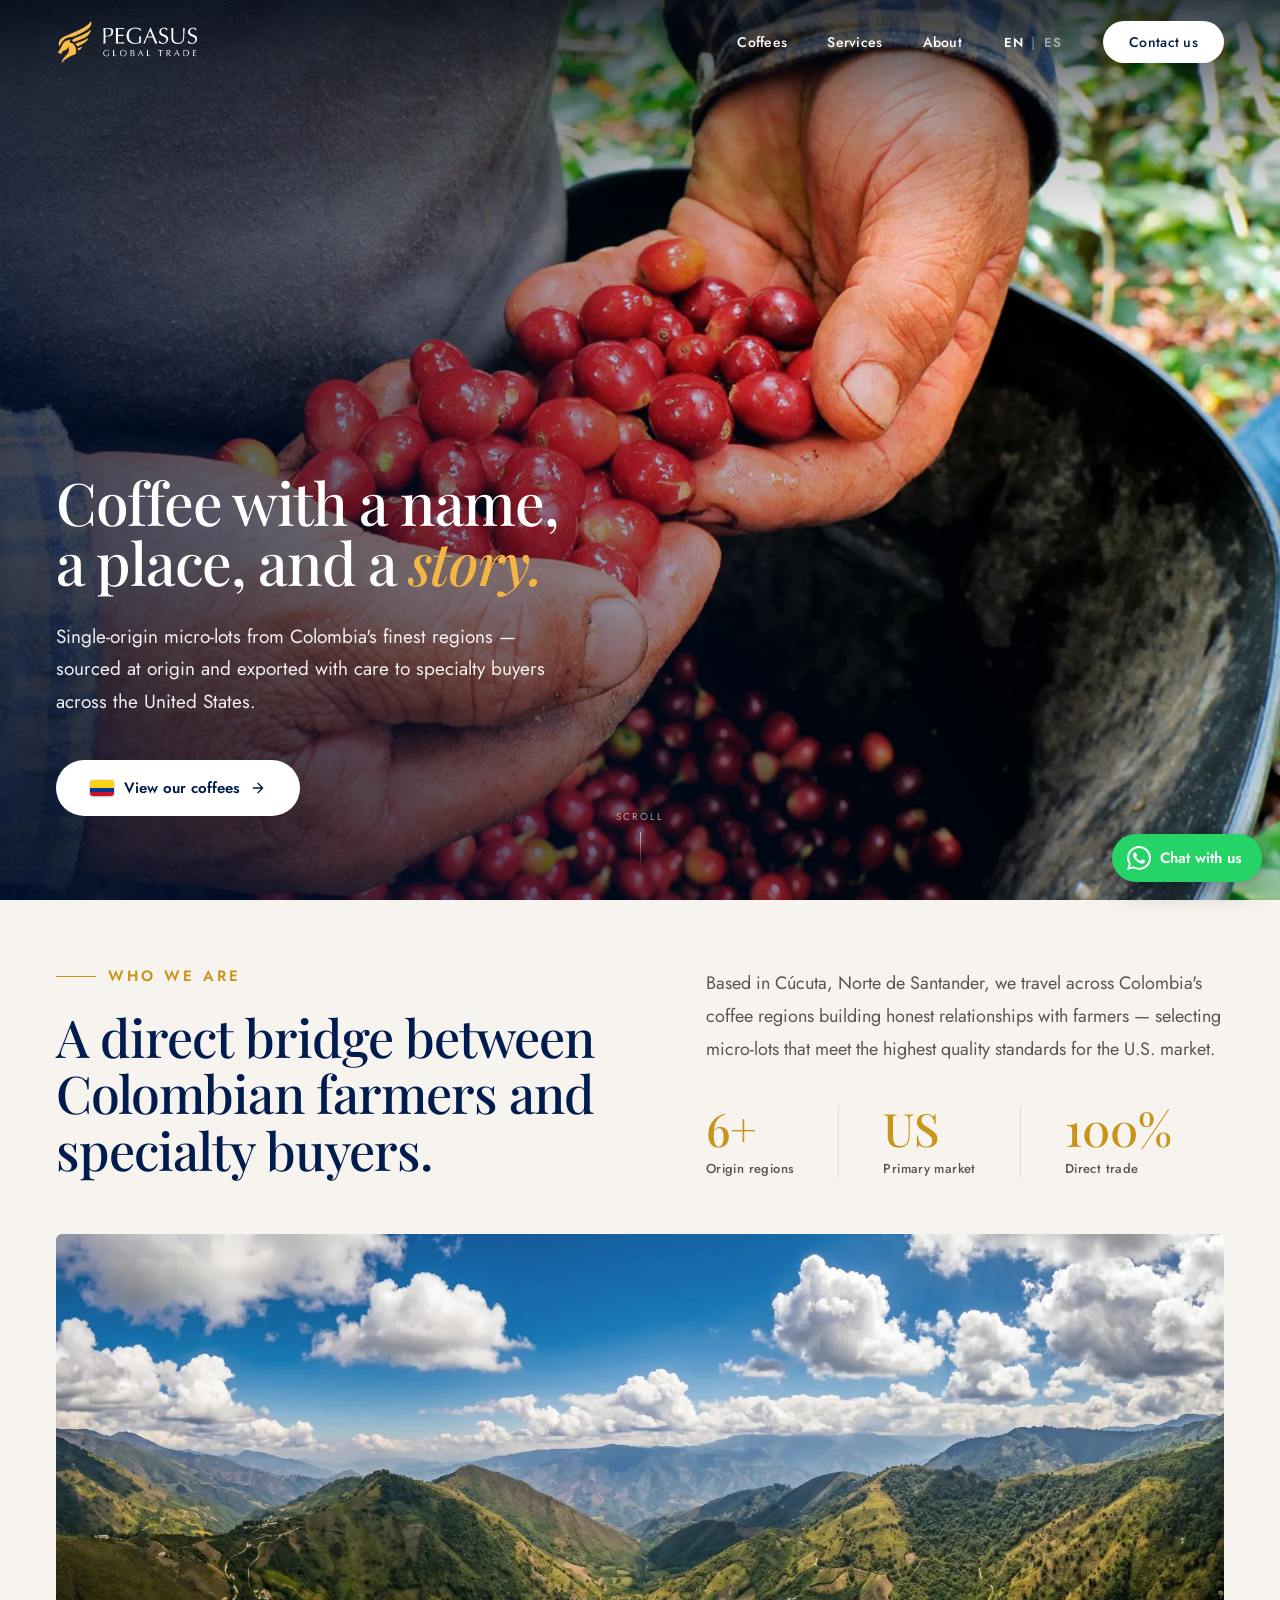
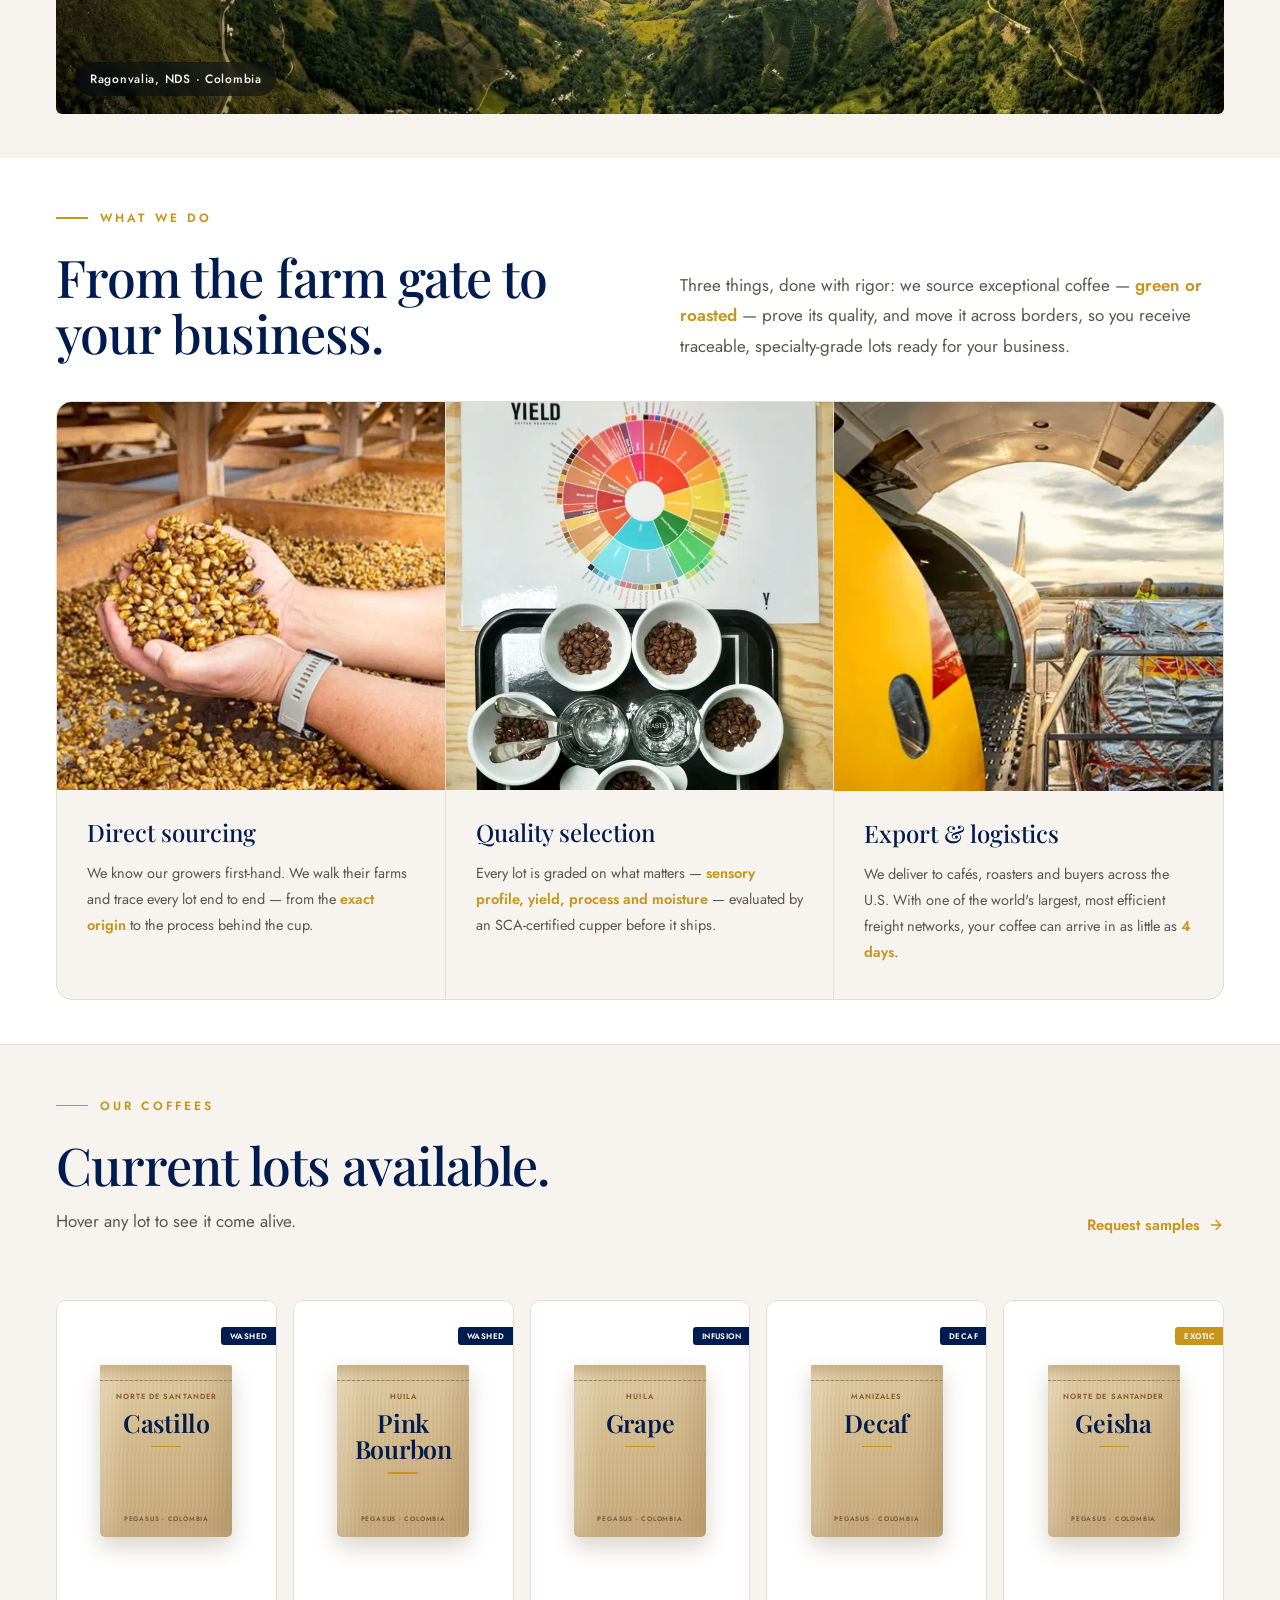
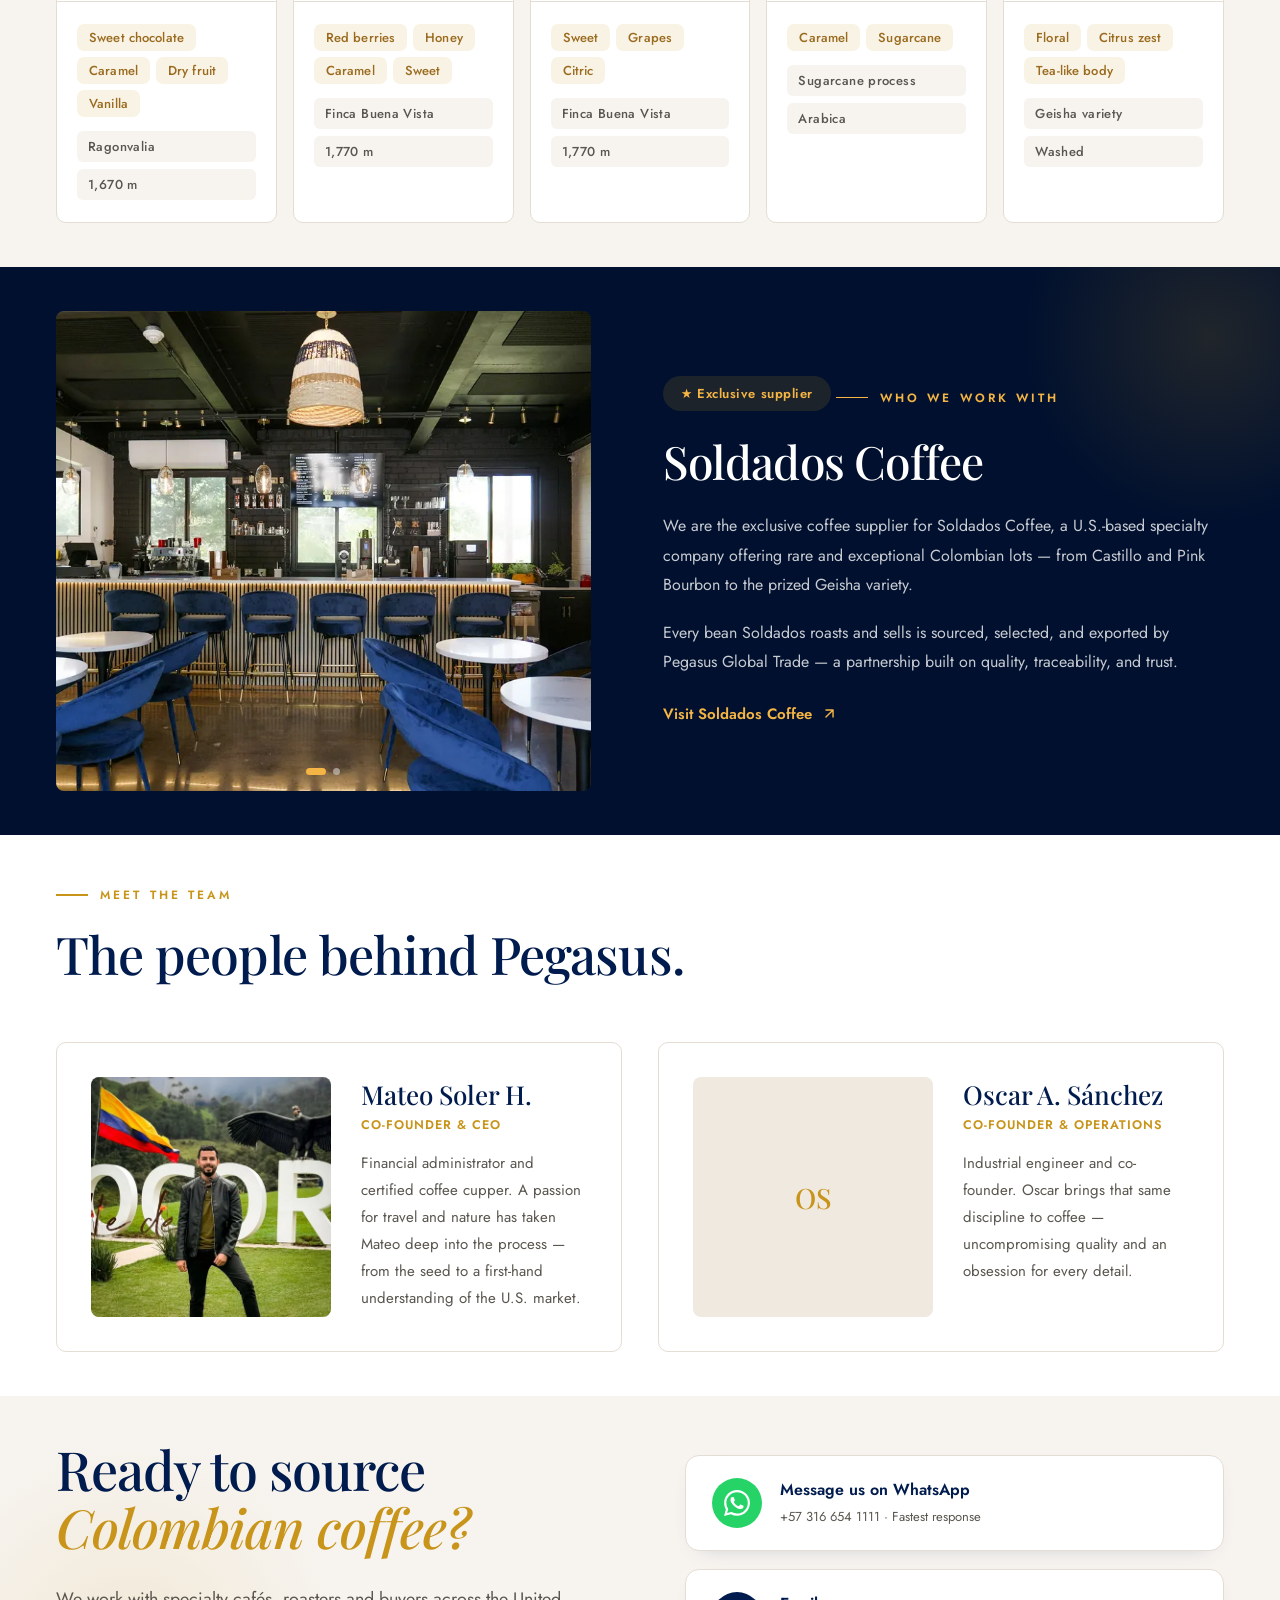
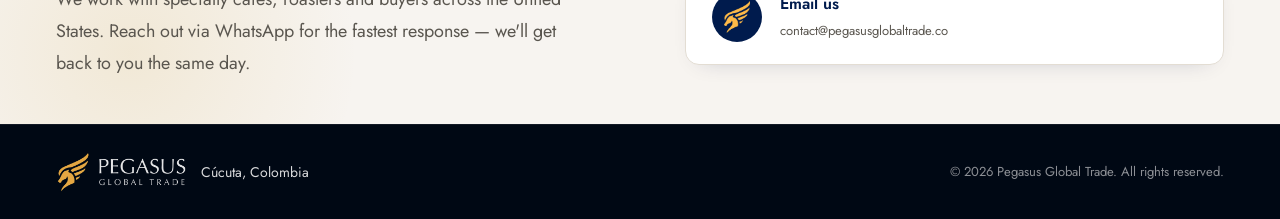
==== commit 892df6a7: "Put WhatsApp within reach and match the Spanish hero to the ad Paid visitors reached /es and left: t" ====
--- a/index.html
+++ b/index.html
@@ -267,9 +267,9 @@
     .hero-desc {
       font-size: 19px;
       line-height: 1.7;
-      color: rgba(255,255,255,0.85);
+      color: rgba(255,255,255,0.92);
       max-width: 500px;
-      font-weight: 300;
+      font-weight: 400;
       margin-bottom: 42px;
     }
     .hero-actions { display: flex; align-items: center; gap: 18px; flex-wrap: wrap; }
@@ -285,6 +285,32 @@
     .btn-light svg { width: 16px; height: 16px; }
     .flag-co { width: 24px; height: 16px; border-radius: 3px; flex-shrink: 0; background: linear-gradient(to bottom, #FCD116 0 50%, #003893 50% 75%, #CE1126 75% 100%); box-shadow: 0 0 0 1px rgba(0,0,0,0.08), 0 1px 2px rgba(0,0,0,0.18); }
     .hl { color: var(--gold); font-weight: 600; font-style: normal; }
+    .btn-wa {
+      display: inline-flex; align-items: center; gap: 10px;
+      background: #25D366; color: #fff;
+      font-size: 15px; font-weight: 600;
+      padding: 17px 30px; border-radius: 36px;
+      text-decoration: none;
+      transition: background 0.2s, transform 0.18s, box-shadow 0.2s;
+    }
+    .btn-wa:hover { background: #1ebe5b; transform: translateY(-2px); box-shadow: 0 12px 28px rgba(0,0,0,0.25); }
+    .btn-wa svg { width: 20px; height: 20px; fill: currentColor; }
+    /* the hero WhatsApp CTA mirrors the Spanish ad; the English hero keeps its single button */
+    :lang(en) .hero-wa { display: none; }
+    .wa-float {
+      position: fixed; right: 18px; bottom: calc(18px + env(safe-area-inset-bottom));
+      z-index: 120;
+      display: inline-flex; align-items: center; gap: 9px;
+      background: #25D366; color: #fff;
+      font-family: var(--sans); font-size: 15px; font-weight: 600;
+      padding: 12px 20px 12px 15px; border-radius: 40px;
+      box-shadow: 0 8px 24px rgba(0,0,0,0.28);
+      text-decoration: none;
+      transition: background 0.2s, transform 0.25s, opacity 0.25s;
+    }
+    .wa-float:hover { background: #1ebe5b; transform: translateY(-2px); }
+    .wa-float.is-hidden { opacity: 0; pointer-events: none; transform: translateY(12px); }
+    .wa-float svg { width: 24px; height: 24px; fill: #fff; flex-shrink: 0; }
     .btn-outline {
       display: inline-flex; align-items: center; gap: 10px;
       color: #fff; font-size: 15px; font-weight: 500;
@@ -466,9 +492,9 @@
 
     .coffee-info { padding: 22px 20px; border-top: 1px solid var(--border); }
     .coffee-notes { display: flex; flex-wrap: wrap; gap: 6px; margin-bottom: 14px; }
-    .note-chip { font-size: 12px; font-weight: 500; letter-spacing: 0.01em; color: #9a6a1e; background: rgba(200,148,26,0.11); padding: 7px 12px; border-radius: 7px; line-height: 1; }
+    .note-chip { font-size: 13px; font-weight: 500; letter-spacing: 0.01em; color: #9a6a1e; background: rgba(200,148,26,0.11); padding: 7px 12px; border-radius: 7px; line-height: 1; }
     .coffee-meta { display: flex; flex-direction: column; gap: 7px; align-items: stretch; }
-    .coffee-tag { font-size: 11px; background: var(--off-white); color: var(--text-muted); padding: 6px 11px; border-radius: 6px; letter-spacing: 0.03em; font-weight: 500; text-align: left; }
+    .coffee-tag { font-size: 13px; background: var(--off-white); color: var(--text-muted); padding: 6px 11px; border-radius: 6px; letter-spacing: 0.03em; font-weight: 500; text-align: left; }
 
     /* ===== SOLDADOS (dark feature) ===== */
     #client { background: var(--navy-deep); overflow: hidden; }
@@ -587,8 +613,9 @@
       .nav-links { display: none; }
       .nav-hamburger { display: flex; }
       section { padding: 44px 24px; }
-      #hero { min-height: 600px; }
-      .hero-inner { padding: 0 24px 56px; }
+      #hero { height: auto; min-height: 100vh; min-height: 100svh; }
+      .hero-inner { padding: 110px 24px 96px; }
+      .hero-desc { font-size: 17px; margin-bottom: 28px; }
       .hero-stats { display: none; }
       h2 { font-size: 36px; }
       .about-head, .services-head, .client-grid, .process-grid, .team-grid, .contact-grid { grid-template-columns: 1fr; gap: 44px; }
@@ -652,9 +679,13 @@
     <div class="hero-bg" id="heroBg"></div>
     <div class="hero-scrim"></div>
     <div class="hero-inner">
-      <h1><span data-en="Coffee with a name," data-es="Café con un nombre,">Coffee with a name,</span><br/><span data-en="a place, and a " data-es="un lugar, y una ">a place, and a </span><em><span data-en="story." data-es="historia.">story.</span></em></h1>
-      <p class="hero-desc" data-en="Single-origin micro-lots from Colombia's finest regions — sourced at origin and exported with care to specialty buyers across the United States." data-es="Micro-lotes de origen único de las mejores regiones de Colombia — obtenidos en finca y exportados con cuidado a compradores especializados en Latinoamérica, Europa y Estados Unidos.">Single-origin micro-lots from Colombia's finest regions — sourced at origin and exported with care to specialty buyers across the United States.</p>
+      <h1><span data-en="Coffee with a name," data-es="¿Tienes una cafetería?">Coffee with a name,</span><br/><span data-en="a place, and a " data-es="Conoce la finca de donde viene tu ">a place, and a </span><em><span data-en="story." data-es="café.">story.</span></em></h1>
+      <p class="hero-desc" data-en="Single-origin micro-lots from Colombia's finest regions — sourced at origin and exported with care to specialty buyers across the United States." data-es="Micro-lotes de especialidad de fincas colombianas, con trazabilidad desde el origen, para cafeterías y tostadores en Latinoamérica, Europa y Estados Unidos.">Single-origin micro-lots from Colombia's finest regions — sourced at origin and exported with care to specialty buyers across the United States.</p>
       <div class="hero-actions">
+        <a href="https://wa.me/573166541111?text=%C2%A1Hola%21%20Tengo%20una%20cafeter%C3%ADa%20y%20quiero%20pedir%20muestras%20de%20sus%20caf%C3%A9s." class="btn-wa hero-wa" data-cta="hero" target="_blank" rel="noopener">
+          <svg viewBox="0 0 24 24" aria-hidden="true"><path d="M17.472 14.382c-.297-.149-1.758-.867-2.03-.967-.273-.099-.471-.148-.67.15-.197.297-.767.966-.94 1.164-.173.199-.347.223-.644.075-.297-.15-1.255-.463-2.39-1.475-.883-.788-1.48-1.761-1.653-2.059-.173-.297-.018-.458.13-.606.134-.133.298-.347.446-.52.149-.174.198-.298.298-.497.099-.198.05-.371-.025-.52-.075-.149-.669-1.612-.916-2.207-.242-.579-.487-.5-.669-.51-.173-.008-.371-.01-.57-.01-.198 0-.52.074-.792.372-.272.297-1.04 1.016-1.04 2.479 0 1.462 1.065 2.875 1.213 3.074.149.198 2.096 3.2 5.077 4.487.709.306 1.262.489 1.694.625.712.227 1.36.195 1.871.118.571-.085 1.758-.719 2.006-1.413.248-.694.248-1.289.173-1.413-.074-.124-.272-.198-.57-.347m-5.421 7.403h-.004a9.87 9.87 0 0 1-5.031-1.378l-.361-.214-3.741.982.998-3.648-.235-.374a9.86 9.86 0 0 1-1.51-5.26c.001-5.45 4.436-9.884 9.888-9.884 2.64 0 5.122 1.03 6.988 2.898a9.825 9.825 0 0 1 2.893 6.994c-.003 5.45-4.437 9.884-9.885 9.884m8.413-18.297A11.815 11.815 0 0 0 12.05 0C5.495 0 .16 5.335.157 11.892c0 2.096.547 4.142 1.588 5.945L.057 24l6.305-1.654a11.882 11.882 0 0 0 5.683 1.448h.005c6.554 0 11.89-5.335 11.893-11.893a11.821 11.821 0 0 0-3.48-8.413Z"/></svg>
+          <span data-en="Request samples on WhatsApp" data-es="Pedir muestras por WhatsApp">Request samples on WhatsApp</span>
+        </a>
         <a href="#coffees" class="btn-light">
           <span class="flag-co" aria-hidden="true"></span>
           <span data-en="View our coffees" data-es="Ver nuestros cafés">View our coffees</span>
@@ -915,6 +946,11 @@
     </div>
     <div class="footer-copy" data-en="© 2026 Pegasus Global Trade. All rights reserved." data-es="© 2026 Pegasus Global Trade. Todos los derechos reservados.">© 2026 Pegasus Global Trade. All rights reserved.</div>
   </footer>
+
+  <a href="https://wa.me/573166541111?text=Hi%21%20I%20found%20Pegasus%20Global%20Trade%20through%20your%20website%20and%20would%20like%20to%20learn%20about%20your%20coffee%20lots." class="wa-float" data-cta="floating" target="_blank" rel="noopener">
+    <svg viewBox="0 0 24 24" aria-hidden="true"><path d="M17.472 14.382c-.297-.149-1.758-.867-2.03-.967-.273-.099-.471-.148-.67.15-.197.297-.767.966-.94 1.164-.173.199-.347.223-.644.075-.297-.15-1.255-.463-2.39-1.475-.883-.788-1.48-1.761-1.653-2.059-.173-.297-.018-.458.13-.606.134-.133.298-.347.446-.52.149-.174.198-.298.298-.497.099-.198.05-.371-.025-.52-.075-.149-.669-1.612-.916-2.207-.242-.579-.487-.5-.669-.51-.173-.008-.371-.01-.57-.01-.198 0-.52.074-.792.372-.272.297-1.04 1.016-1.04 2.479 0 1.462 1.065 2.875 1.213 3.074.149.198 2.096 3.2 5.077 4.487.709.306 1.262.489 1.694.625.712.227 1.36.195 1.871.118.571-.085 1.758-.719 2.006-1.413.248-.694.248-1.289.173-1.413-.074-.124-.272-.198-.57-.347m-5.421 7.403h-.004a9.87 9.87 0 0 1-5.031-1.378l-.361-.214-3.741.982.998-3.648-.235-.374a9.86 9.86 0 0 1-1.51-5.26c.001-5.45 4.436-9.884 9.888-9.884 2.64 0 5.122 1.03 6.988 2.898a9.825 9.825 0 0 1 2.893 6.994c-.003 5.45-4.437 9.884-9.885 9.884m8.413-18.297A11.815 11.815 0 0 0 12.05 0C5.495 0 .16 5.335.157 11.892c0 2.096.547 4.142 1.588 5.945L.057 24l6.305-1.654a11.882 11.882 0 0 0 5.683 1.448h.005c6.554 0 11.89-5.335 11.893-11.893a11.821 11.821 0 0 0-3.48-8.413Z"/></svg>
+    <span data-en="Chat with us" data-es="Escríbenos">Chat with us</span>
+  </a>
 
   <script>
     /* language: text is rendered into the HTML by build-es.py; the switcher navigates between / and /es */
@@ -1037,13 +1073,22 @@
       });
     })();
 
+    /* hide the floating WhatsApp button while the hero's own WhatsApp CTA is on screen */
+    (function () {
+      const heroWa = document.querySelector('.hero-wa');
+      const float = document.querySelector('.wa-float');
+      if (!heroWa || !float || !('IntersectionObserver' in window)) return;
+      new IntersectionObserver(([entry]) => float.classList.toggle('is-hidden', entry.isIntersecting)).observe(heroWa);
+    })();
+
     /* report outbound contact clicks to Meta and GA4 */
     (function () {
       document.querySelectorAll('a[href^="https://wa.me/"], a[href^="mailto:"]').forEach(link => {
         link.addEventListener('click', () => {
           const channel = link.href.startsWith('mailto:') ? 'email' : 'whatsapp';
-          if (typeof fbq === 'function') fbq('track', 'Contact', { content_name: channel });
-          if (typeof gtag === 'function') gtag('event', 'contact', { method: channel });
+          const cta = link.dataset.cta || 'contact_section';
+          if (typeof fbq === 'function') fbq('track', 'Contact', { content_name: channel, content_category: cta });
+          if (typeof gtag === 'function') gtag('event', 'contact', { method: channel, cta: cta });
         });
       });
     })();
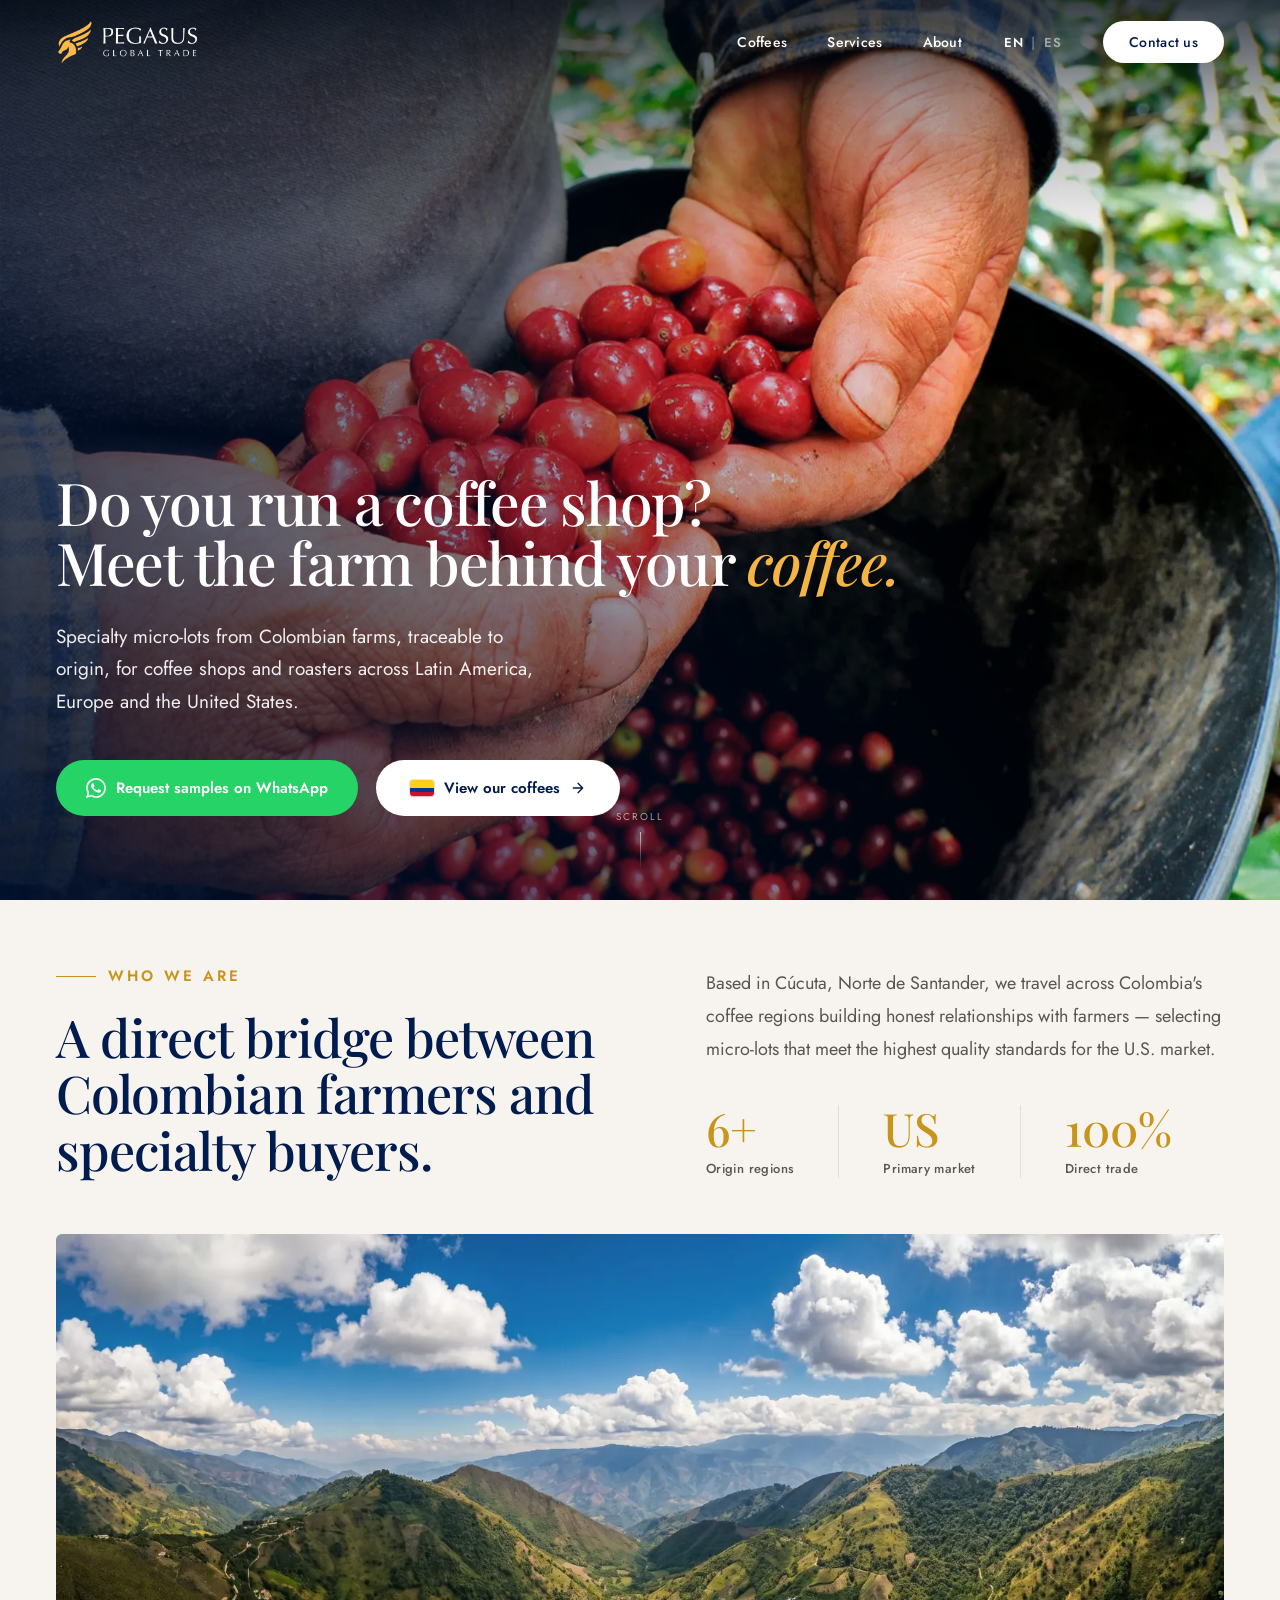
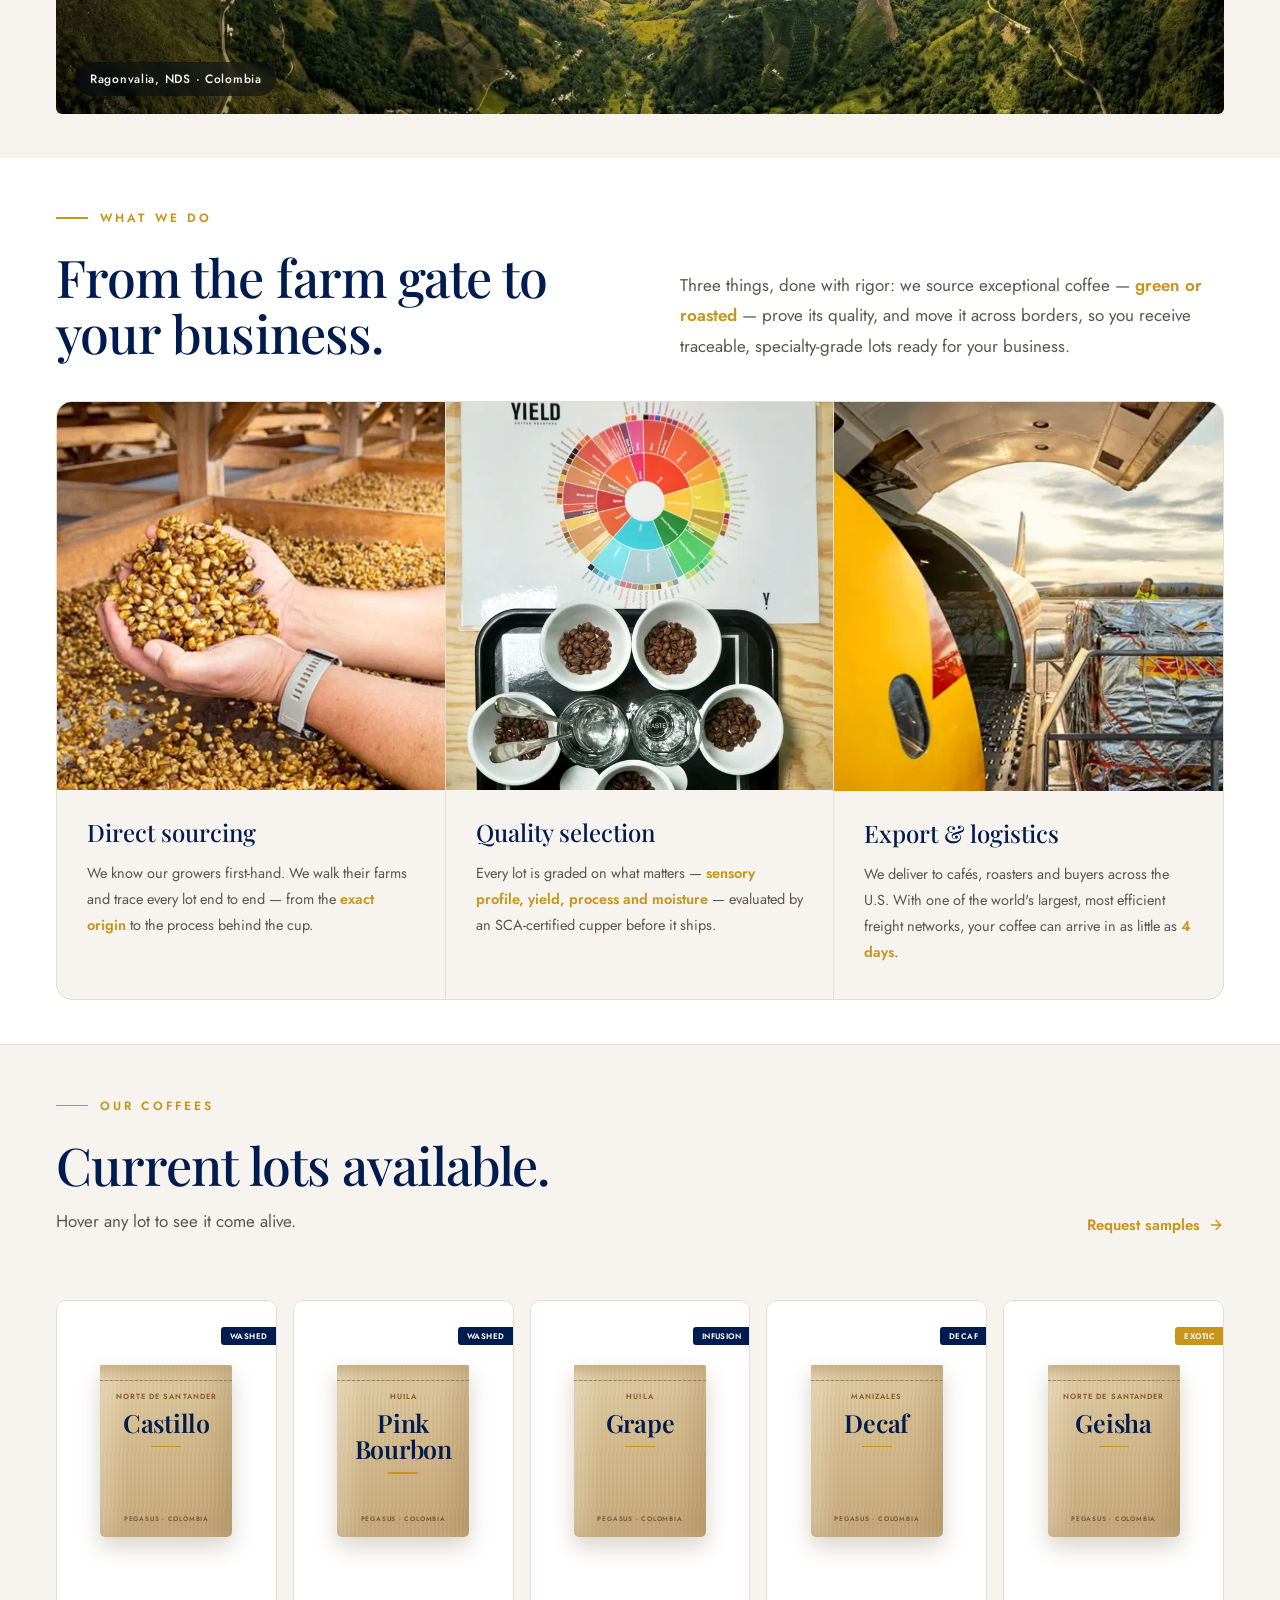
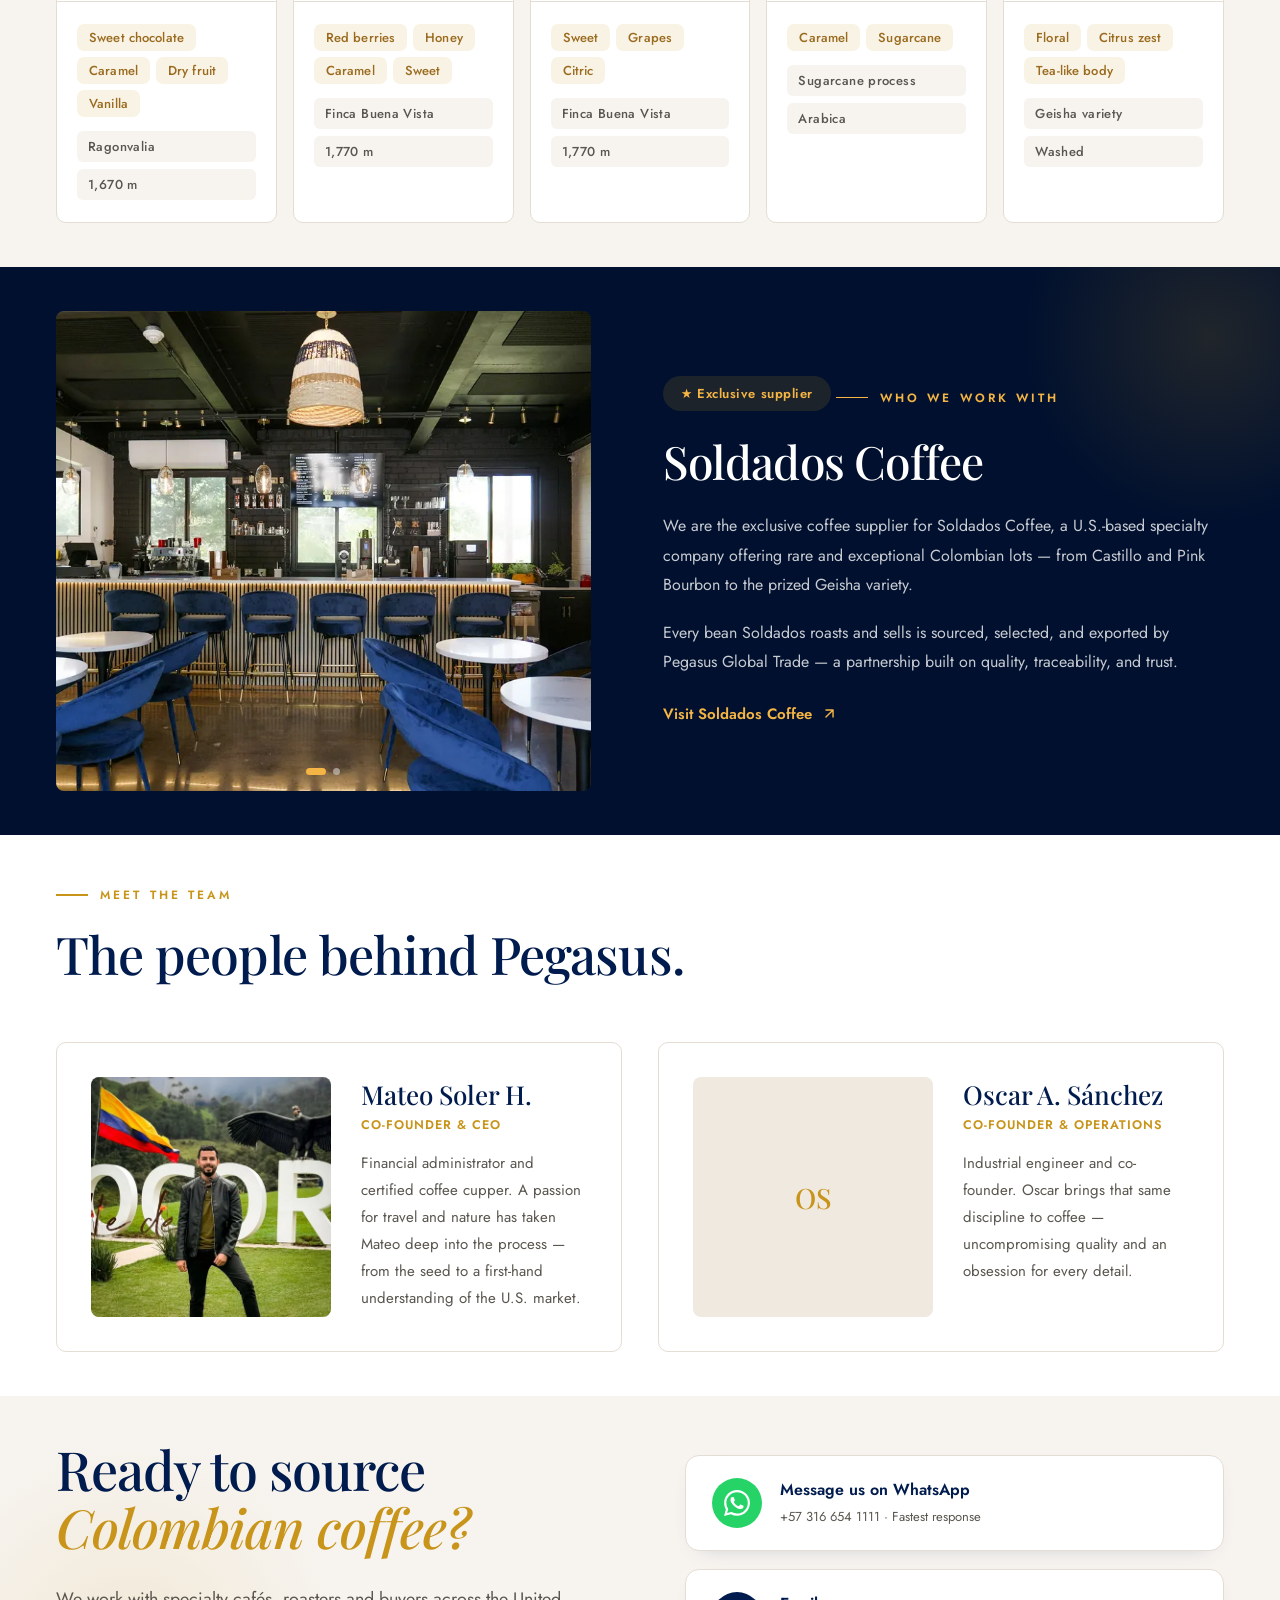
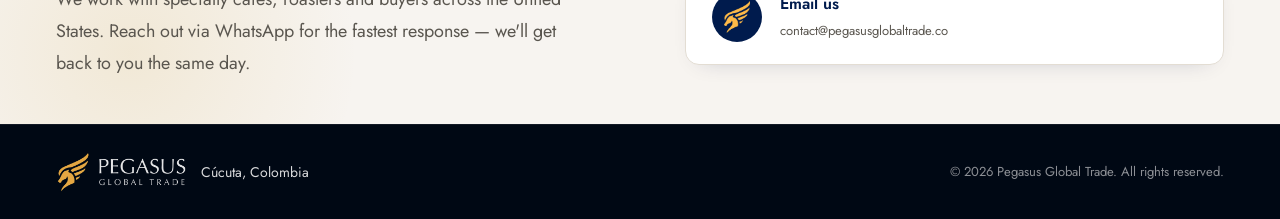
==== commit c4644354: "Give the English hero the same coffee-shop pitch as the Spanish one The English hero now asks "Do yo" ====
--- a/index.html
+++ b/index.html
@@ -295,8 +295,6 @@
     }
     .btn-wa:hover { background: #1ebe5b; transform: translateY(-2px); box-shadow: 0 12px 28px rgba(0,0,0,0.25); }
     .btn-wa svg { width: 20px; height: 20px; fill: currentColor; }
-    /* the hero WhatsApp CTA mirrors the Spanish ad; the English hero keeps its single button */
-    :lang(en) .hero-wa { display: none; }
     .wa-float {
       position: fixed; right: 18px; bottom: calc(18px + env(safe-area-inset-bottom));
       z-index: 120;
@@ -679,10 +677,10 @@
     <div class="hero-bg" id="heroBg"></div>
     <div class="hero-scrim"></div>
     <div class="hero-inner">
-      <h1><span data-en="Coffee with a name," data-es="¿Tienes una cafetería?">Coffee with a name,</span><br/><span data-en="a place, and a " data-es="Conoce la finca de donde viene tu ">a place, and a </span><em><span data-en="story." data-es="café.">story.</span></em></h1>
-      <p class="hero-desc" data-en="Single-origin micro-lots from Colombia's finest regions — sourced at origin and exported with care to specialty buyers across the United States." data-es="Micro-lotes de especialidad de fincas colombianas, con trazabilidad desde el origen, para cafeterías y tostadores en Latinoamérica, Europa y Estados Unidos.">Single-origin micro-lots from Colombia's finest regions — sourced at origin and exported with care to specialty buyers across the United States.</p>
+      <h1><span data-en="Do you run a coffee shop?" data-es="¿Tienes una cafetería?">Do you run a coffee shop?</span><br/><span data-en="Meet the farm behind your " data-es="Conoce la finca de donde viene tu ">Meet the farm behind your </span><em><span data-en="coffee." data-es="café.">coffee.</span></em></h1>
+      <p class="hero-desc" data-en="Specialty micro-lots from Colombian farms, traceable to origin, for coffee shops and roasters across Latin America, Europe and the United States." data-es="Micro-lotes de especialidad de fincas colombianas, con trazabilidad desde el origen, para cafeterías y tostadores en Latinoamérica, Europa y Estados Unidos.">Specialty micro-lots from Colombian farms, traceable to origin, for coffee shops and roasters across Latin America, Europe and the United States.</p>
       <div class="hero-actions">
-        <a href="https://wa.me/573166541111?text=%C2%A1Hola%21%20Tengo%20una%20cafeter%C3%ADa%20y%20quiero%20pedir%20muestras%20de%20sus%20caf%C3%A9s." class="btn-wa hero-wa" data-cta="hero" target="_blank" rel="noopener">
+        <a href="https://wa.me/573166541111?text=Hi%21%20I%20run%20a%20coffee%20shop%20and%20would%20like%20to%20request%20samples%20of%20your%20coffees." class="btn-wa hero-wa" data-cta="hero" target="_blank" rel="noopener">
           <svg viewBox="0 0 24 24" aria-hidden="true"><path d="M17.472 14.382c-.297-.149-1.758-.867-2.03-.967-.273-.099-.471-.148-.67.15-.197.297-.767.966-.94 1.164-.173.199-.347.223-.644.075-.297-.15-1.255-.463-2.39-1.475-.883-.788-1.48-1.761-1.653-2.059-.173-.297-.018-.458.13-.606.134-.133.298-.347.446-.52.149-.174.198-.298.298-.497.099-.198.05-.371-.025-.52-.075-.149-.669-1.612-.916-2.207-.242-.579-.487-.5-.669-.51-.173-.008-.371-.01-.57-.01-.198 0-.52.074-.792.372-.272.297-1.04 1.016-1.04 2.479 0 1.462 1.065 2.875 1.213 3.074.149.198 2.096 3.2 5.077 4.487.709.306 1.262.489 1.694.625.712.227 1.36.195 1.871.118.571-.085 1.758-.719 2.006-1.413.248-.694.248-1.289.173-1.413-.074-.124-.272-.198-.57-.347m-5.421 7.403h-.004a9.87 9.87 0 0 1-5.031-1.378l-.361-.214-3.741.982.998-3.648-.235-.374a9.86 9.86 0 0 1-1.51-5.26c.001-5.45 4.436-9.884 9.888-9.884 2.64 0 5.122 1.03 6.988 2.898a9.825 9.825 0 0 1 2.893 6.994c-.003 5.45-4.437 9.884-9.885 9.884m8.413-18.297A11.815 11.815 0 0 0 12.05 0C5.495 0 .16 5.335.157 11.892c0 2.096.547 4.142 1.588 5.945L.057 24l6.305-1.654a11.882 11.882 0 0 0 5.683 1.448h.005c6.554 0 11.89-5.335 11.893-11.893a11.821 11.821 0 0 0-3.48-8.413Z"/></svg>
           <span data-en="Request samples on WhatsApp" data-es="Pedir muestras por WhatsApp">Request samples on WhatsApp</span>
         </a>
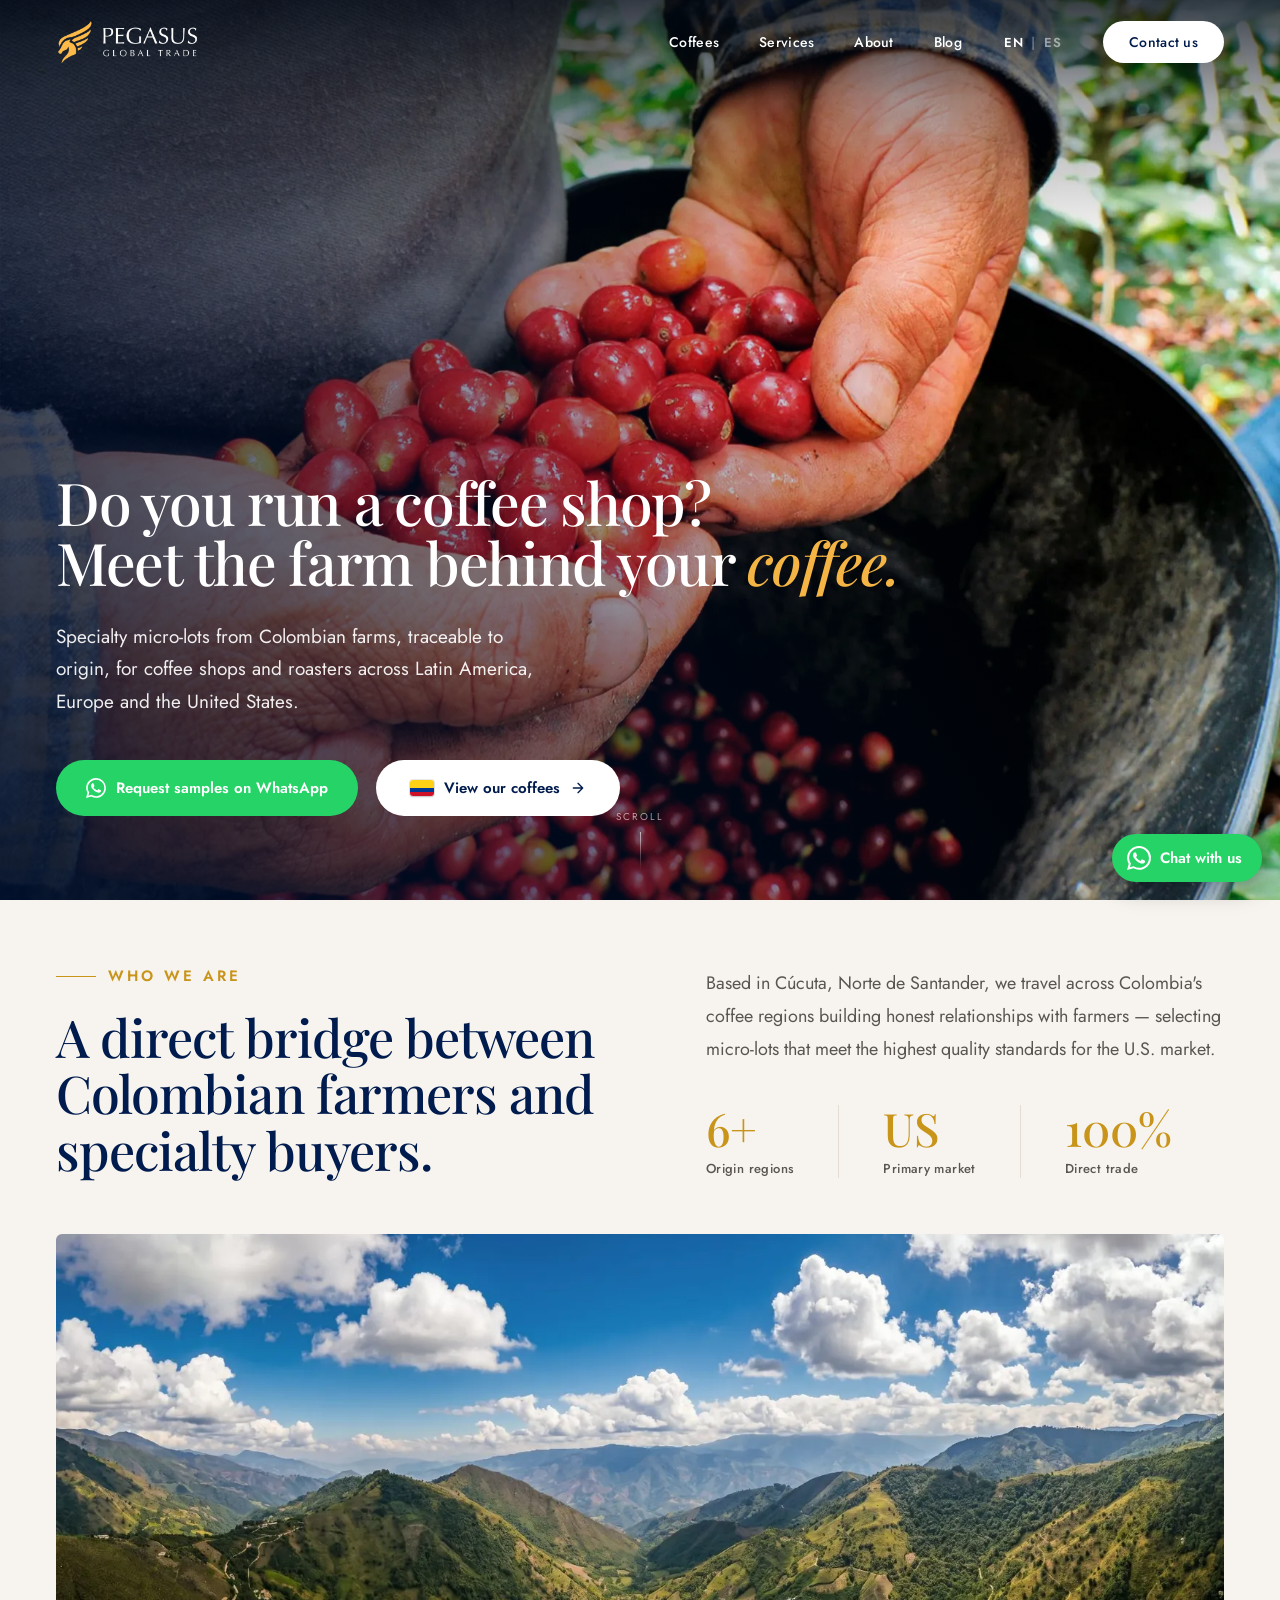
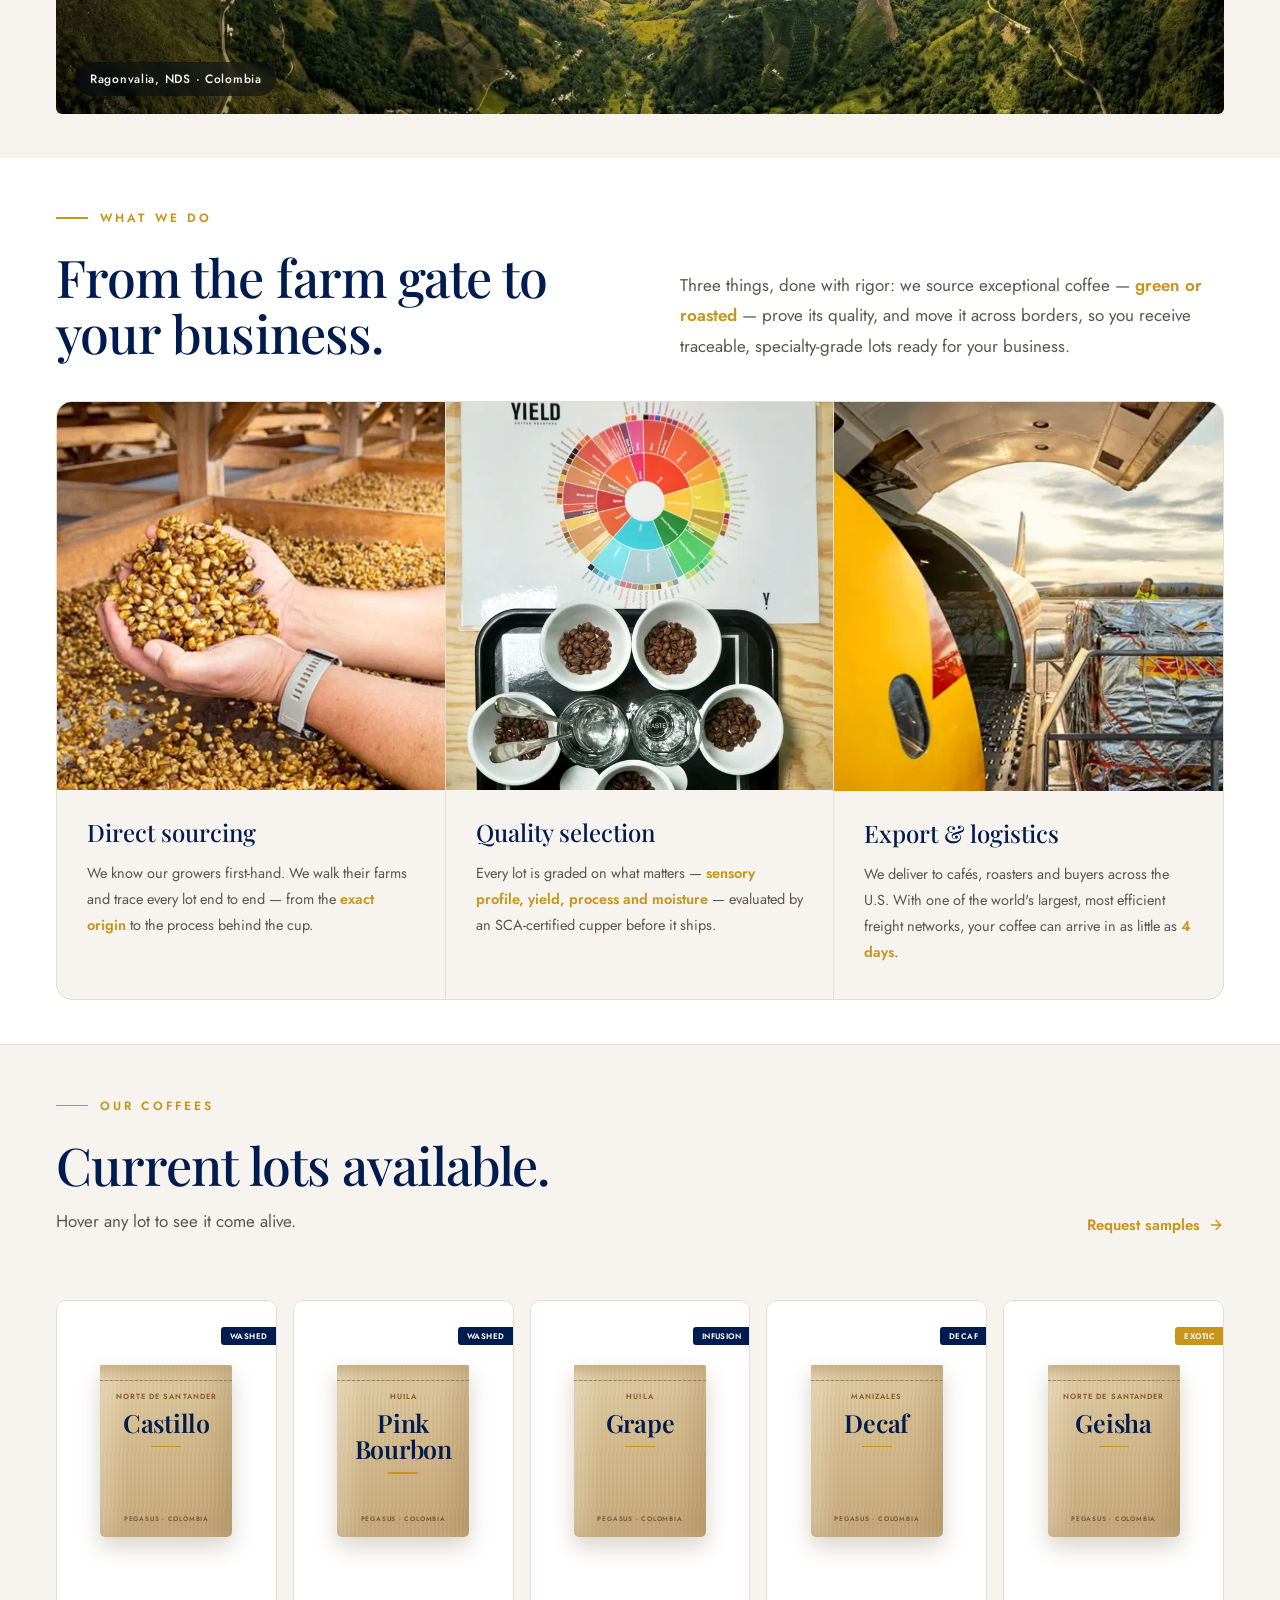
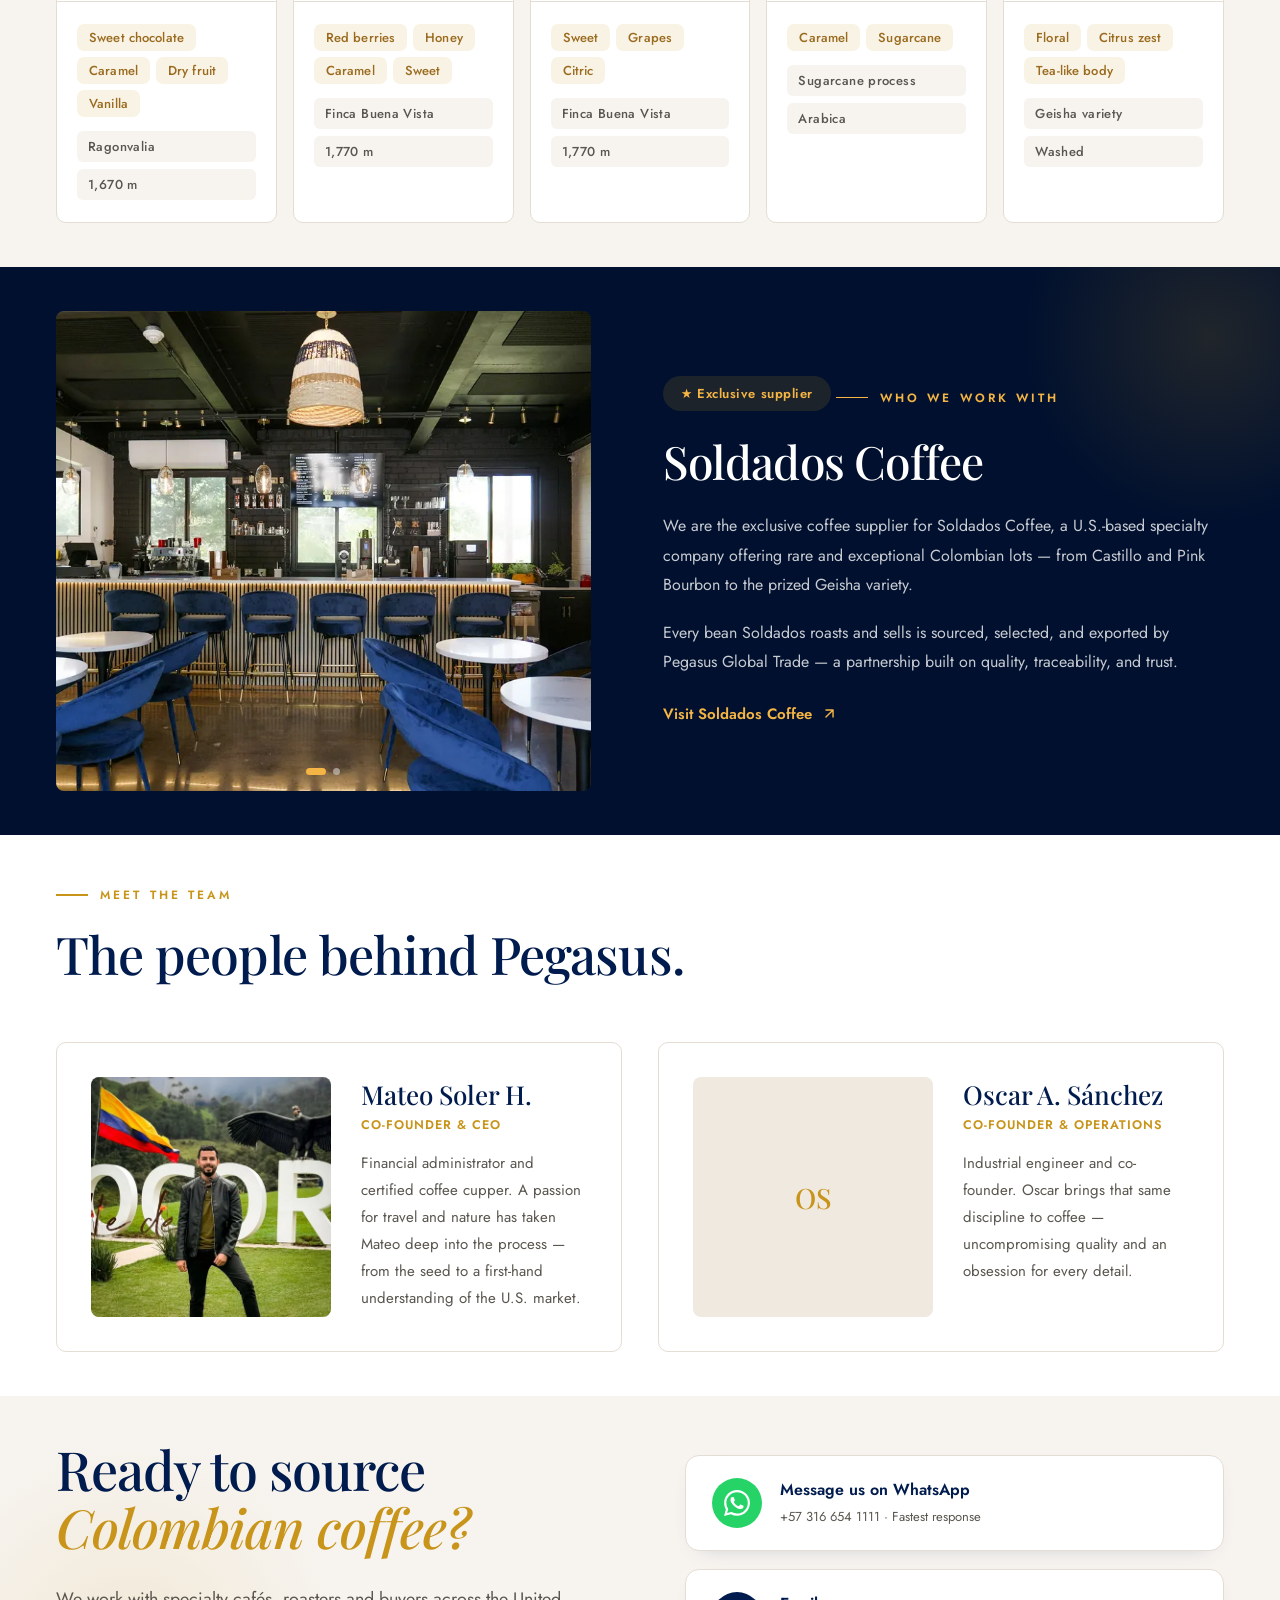
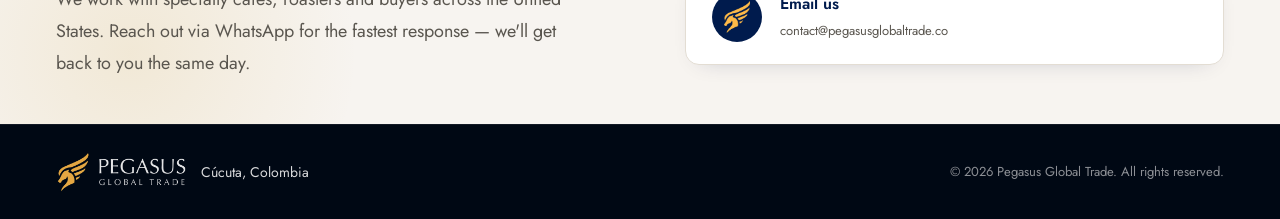
==== commit a92e8e4a: "Add a bilingual blog with a draft sample post Posts live in blog-src/posts as <id>.en.html / <id>.es" ====
--- a/index.html
+++ b/index.html
@@ -598,6 +598,7 @@
     .mobile-menu.open a:nth-child(3) { transition-delay: 0.13s; }
     .mobile-menu.open a:nth-child(4) { transition-delay: 0.19s; }
     .mobile-menu.open a:nth-child(5) { transition-delay: 0.25s; }
+    .mobile-menu.open a:nth-child(6) { transition-delay: 0.31s; }
     .mobile-menu a:hover { color: var(--gold-light); }
     .mobile-menu .menu-home { margin-bottom: 18px; opacity: 0; transform: scale(0.7); transition: transform 0.5s cubic-bezier(0.34,1.56,0.64,1), opacity 0.4s ease; }
     .mobile-menu.open .menu-home { opacity: 1; transform: scale(1); }
@@ -645,6 +646,7 @@
     <a href="#coffees" class="menu-link"><span data-en="Coffees" data-es="Cafés">Coffees</span></a>
     <a href="#services" class="menu-link"><span data-en="Services" data-es="Servicios">Services</span></a>
     <a href="#about" class="menu-link"><span data-en="About" data-es="Nosotros">About</span></a>
+    <a href="/blog" class="menu-link">Blog</a>
     <a href="#contact" class="menu-link menu-cta"><span data-en="Contact us" data-es="Contáctanos">Contact us</span></a>
     <div class="mobile-lang">
       <button type="button" class="lang-btn active" data-lang="en">EN</button>
@@ -662,6 +664,7 @@
       <li><a href="#coffees"><span data-en="Coffees" data-es="Cafés">Coffees</span></a></li>
       <li><a href="#services"><span data-en="Services" data-es="Servicios">Services</span></a></li>
       <li><a href="#about"><span data-en="About" data-es="Nosotros">About</span></a></li>
+      <li><a href="/blog">Blog</a></li>
       <li><span class="nav-lang" id="langToggle">
         <button type="button" class="lang-btn active" data-lang="en">EN</button>
         <span class="lang-sep">|</span>
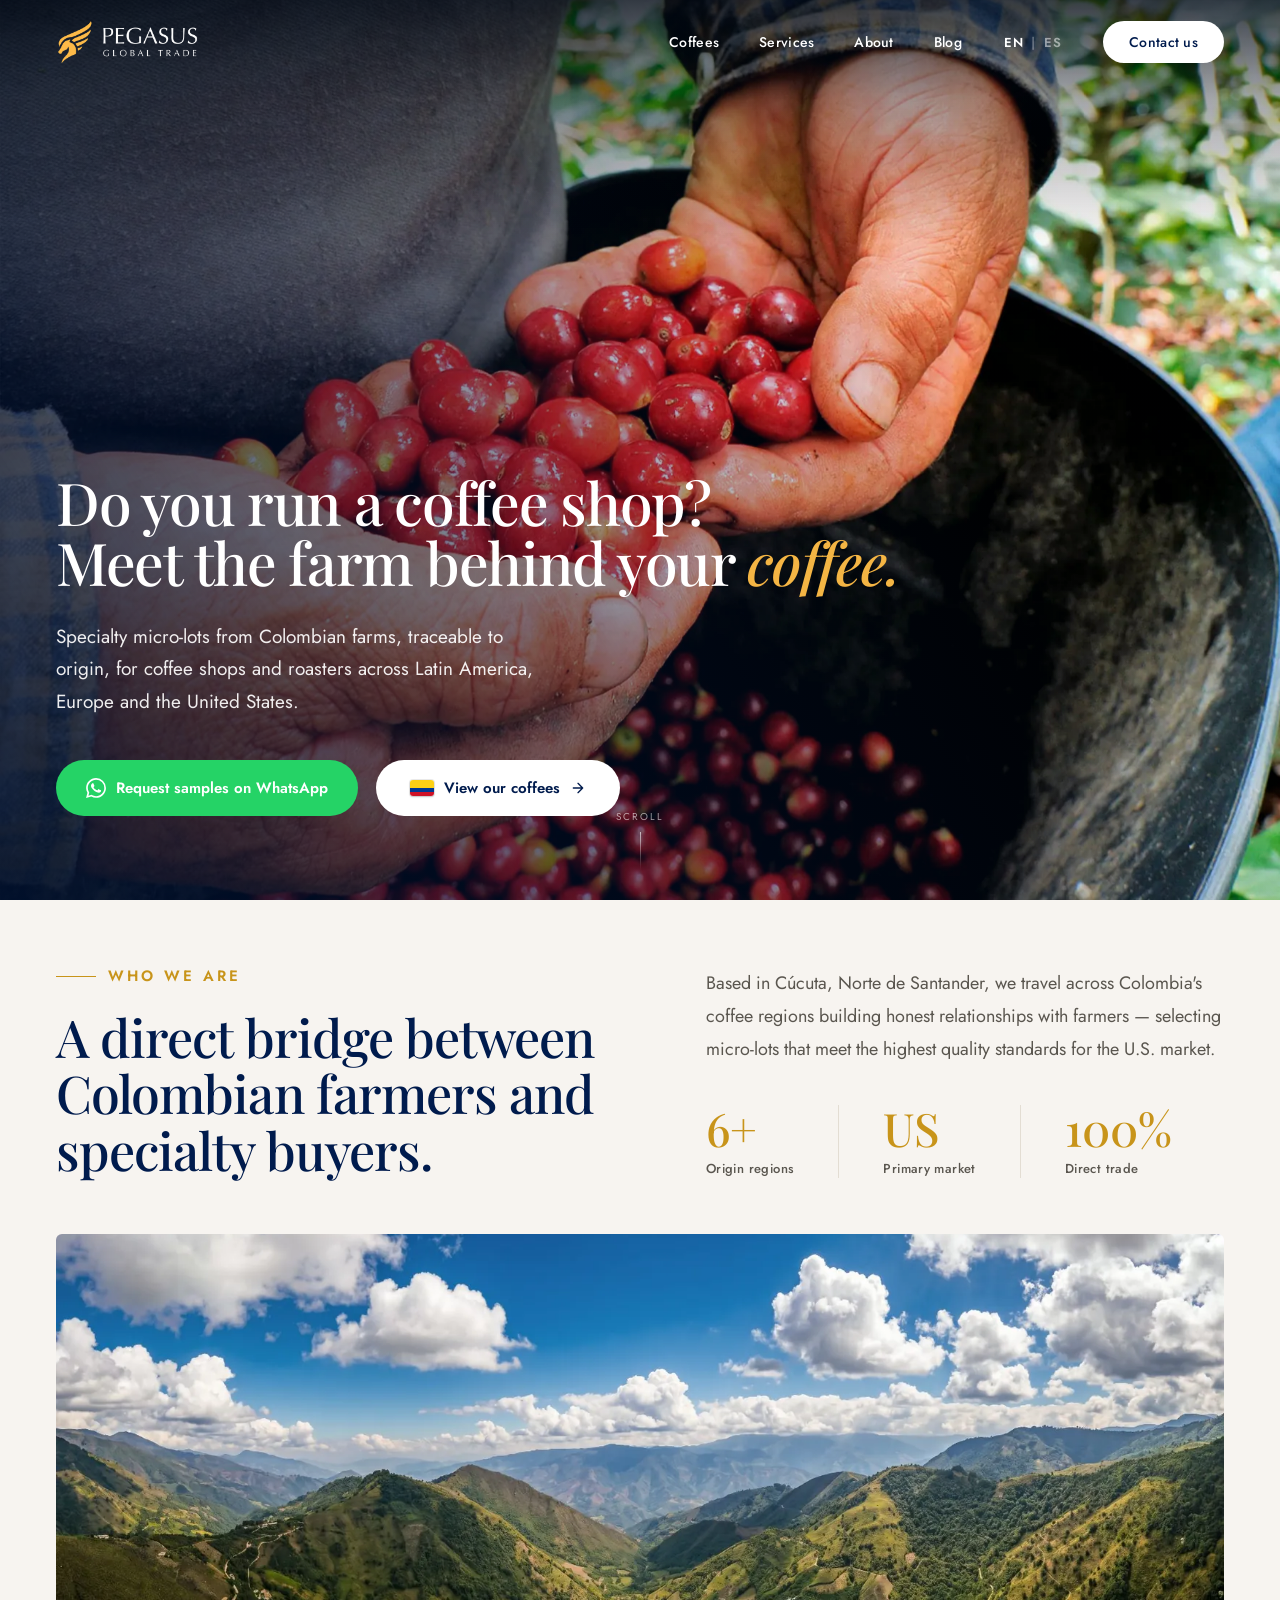
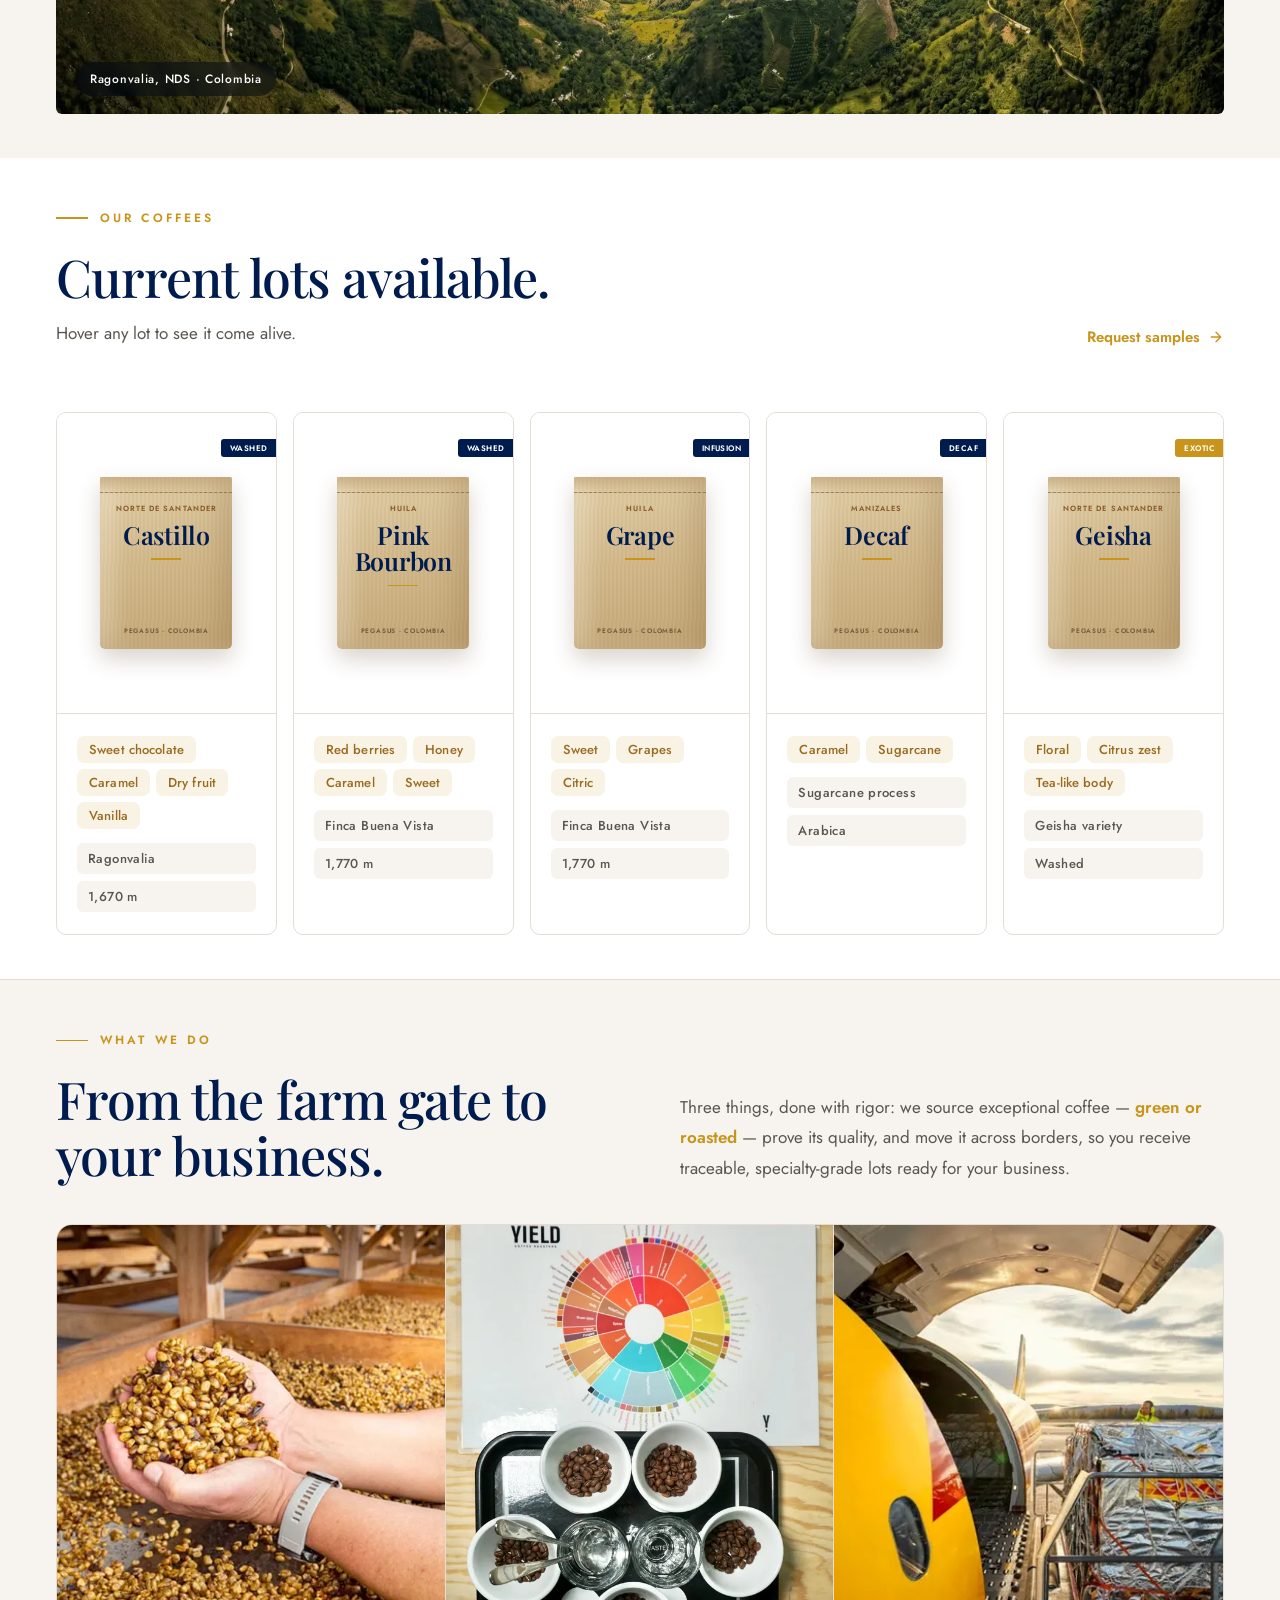
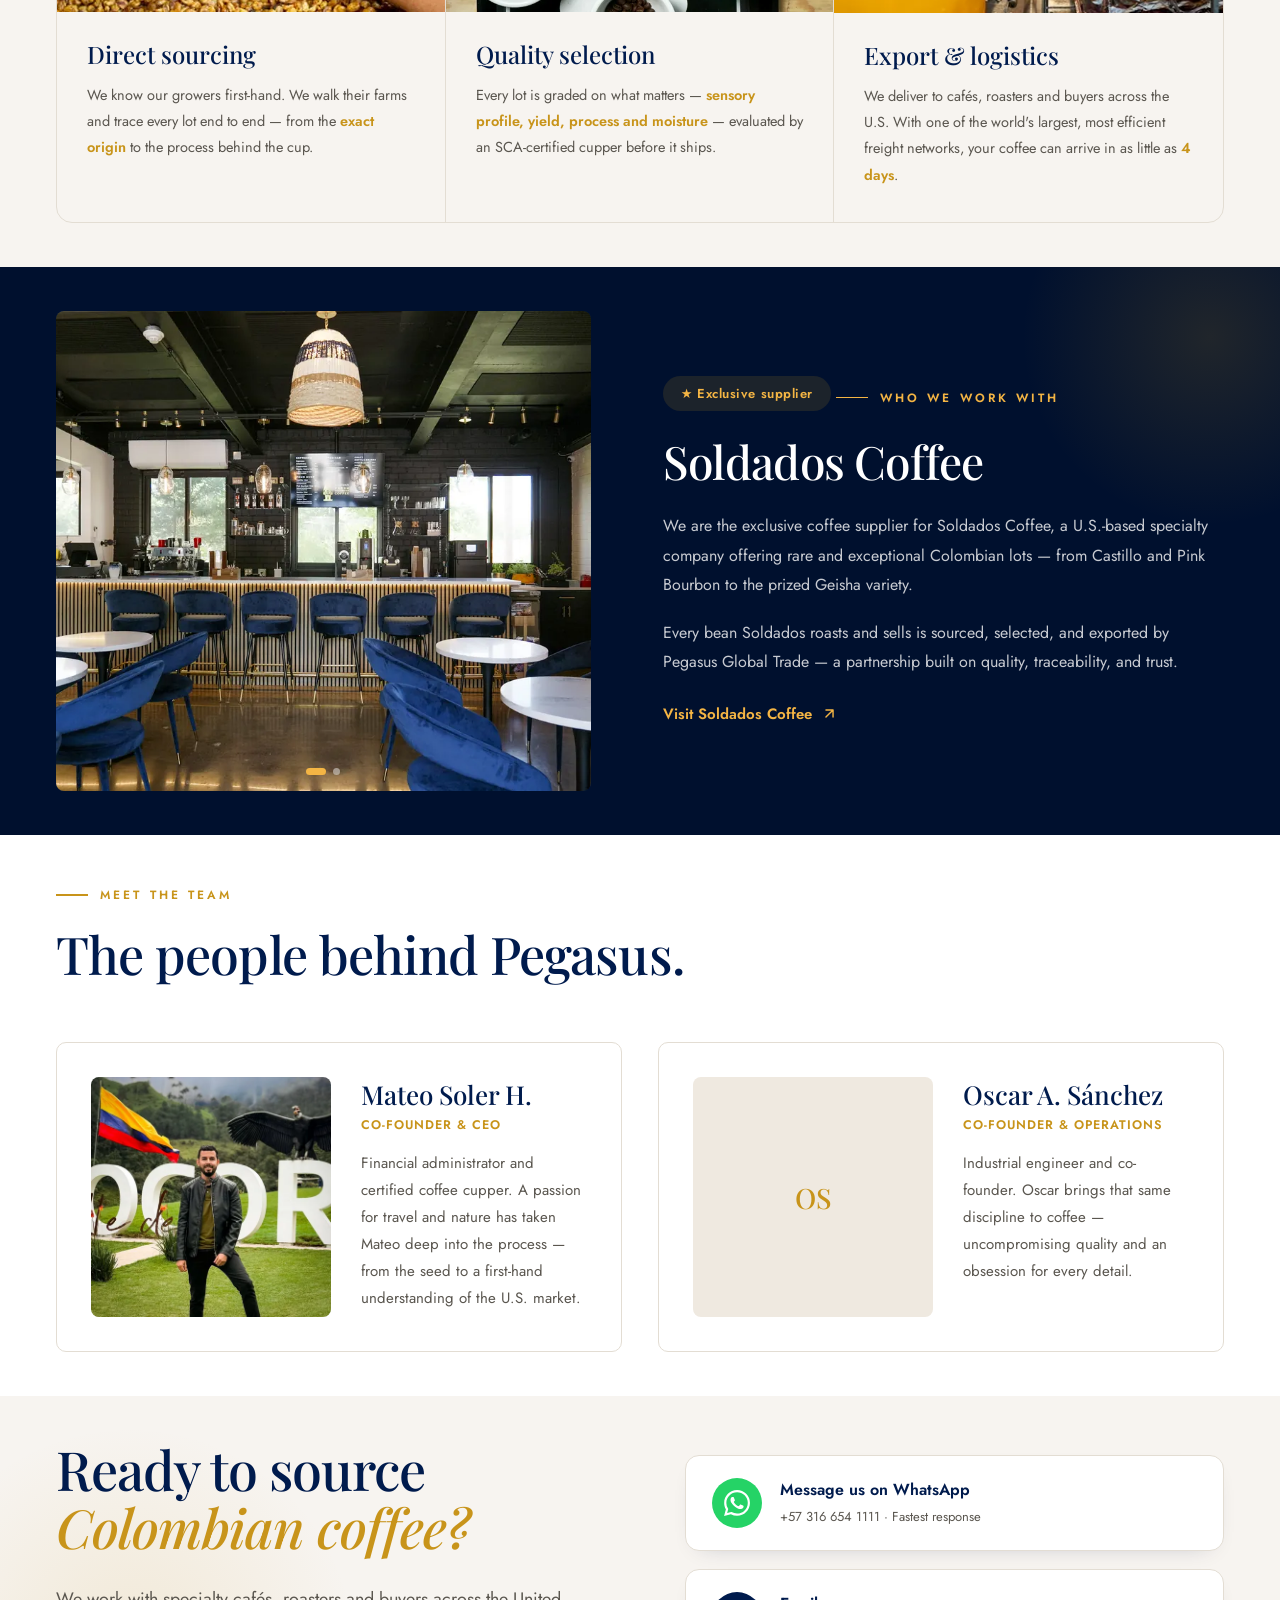
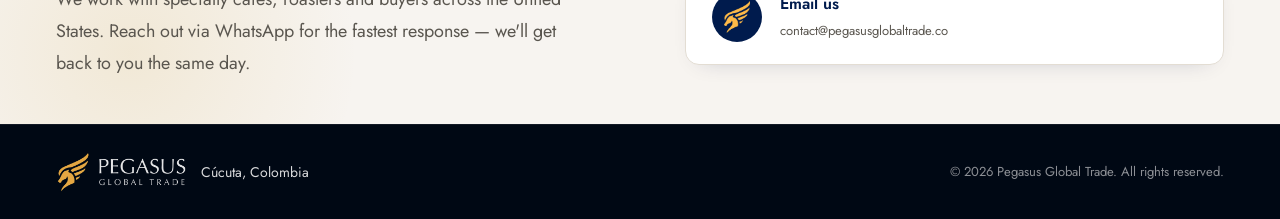
==== commit 0caaa601: "Move the coffee lots up to follow "Who we are" Section order is now hero, about, coffees, services, " ====
--- a/index.html
+++ b/index.html
@@ -381,7 +381,7 @@
     .ph.dark span { color: rgba(255,255,255,0.5); }
 
     /* ===== SERVICES ===== */
-    #services { background: var(--white); }
+    #services { background: var(--off-white); border-top: 1px solid var(--border); }
     .services-head { display: grid; grid-template-columns: 1fr 1fr; gap: 80px; align-items: end; margin-bottom: 40px; }
     .services-head h2 { color: var(--navy); }
     .services-head p { font-size: 17px; line-height: 1.8; color: var(--text-muted); font-weight: 400; }
@@ -401,7 +401,7 @@
     .service-hl { color: var(--gold); font-weight: 600; }
 
     /* ===== COFFEES ===== */
-    #coffees { background: var(--off-white); border-top: 1px solid var(--border); }
+    #coffees { background: var(--white); }
     .coffees-head { display: flex; justify-content: space-between; align-items: flex-end; margin-bottom: 64px; }
     .coffees-head h2 { color: var(--navy); }
     .coffees-head .lead { font-size: 17px; color: var(--text-muted); margin-top: 14px; max-width: 420px; line-height: 1.7; }
@@ -721,42 +721,6 @@
     </div>
   </section>
 
-  <!-- SERVICES -->
-  <section id="services" data-screen-label="Services">
-    <div class="wrap">
-      <div class="services-head">
-        <div class="reveal">
-          <div class="kicker" data-en="What we do" data-es="Qué hacemos">What we do</div>
-          <h2 data-en="From the farm gate to your business." data-es="De la finca a tu negocio.">From the farm gate to your business.</h2>
-        </div>
-        <p class="reveal"><span data-en="Three things, done with rigor: we source exceptional coffee — " data-es="Tres cosas, hechas con rigor: obtenemos café excepcional — ">Three things, done with rigor: we source exceptional coffee — </span><span class="hl" data-en="green or roasted" data-es="verde o tostado">green or roasted</span><span data-en=" — prove its quality, and move it across borders, so you receive traceable, specialty-grade lots ready for your business." data-es=" — comprobamos su calidad, y lo movemos a través de fronteras, para que recibas lotes trazables y de nivel especial listos para tu negocio."> — prove its quality, and move it across borders, so you receive traceable, specialty-grade lots ready for your business.</span></p>
-      </div>
-      <div class="services-grid">
-        <div class="service-card reveal">
-          <img class="service-photo" src="/assets/service-sourcing-800.webp" loading="lazy" decoding="async" alt="Hands holding freshly harvested coffee cherries" />
-          <div class="service-body">
-            <h3 data-en="Direct sourcing" data-es="Abastecimiento directo">Direct sourcing</h3>
-            <p><span data-en="We know our growers first-hand. We walk their farms and trace every lot end to end — from the " data-es="Conocemos a nuestros caficultores de primera mano. Recorremos sus fincas y trazamos cada lote de principio a fin — desde el ">We know our growers first-hand. We walk their farms and trace every lot end to end — from the </span><span class="service-hl" data-en="exact origin" data-es="origen exacto">exact origin</span><span data-en=" to the process behind the cup." data-es=" hasta el proceso detrás de la taza."> to the process behind the cup.</span></p>
-          </div>
-        </div>
-        <div class="service-card reveal">
-          <img class="service-photo" src="/assets/service-quality-800.webp" loading="lazy" decoding="async" alt="Coffee cupping session with sensory flavor wheel" />
-          <div class="service-body">
-            <h3 data-en="Quality selection" data-es="Selección de calidad">Quality selection</h3>
-            <p><span data-en="Every lot is graded on what matters — " data-es="Cada lote se evalúa en lo que realmente importa — ">Every lot is graded on what matters — </span><span class="service-hl" data-en="sensory profile, yield, process and moisture" data-es="perfil sensorial, rendimiento, proceso y humedad">sensory profile, yield, process and moisture</span><span data-en=" — evaluated by an SCA-certified cupper before it ships." data-es=" — evaluado por un catador certificado por la SCA antes de despacharse."> — evaluated by an SCA-certified cupper before it ships.</span></p>
-          </div>
-        </div>
-        <div class="service-card reveal">
-          <img class="service-photo" src="/assets/service-export-800.webp" loading="lazy" decoding="async" alt="Air cargo being loaded for international export" />
-          <div class="service-body">
-            <h3 data-en="Export &amp; logistics" data-es="Exportación y logística">Export &amp; logistics</h3>
-            <p><span data-en="We deliver to cafés, roasters and buyers across the U.S. With one of the world's largest, most efficient freight networks, your coffee can arrive in as little as " data-es="Entregamos a cafeterías, tostadores y compradores en Latinoamérica, Europa y Estados Unidos. Trabajando con una de las redes de carga más grandes y eficientes del mundo, a EE. UU. tu café puede llegar en tan solo ">We deliver to cafés, roasters and buyers across the U.S. With one of the world's largest, most efficient freight networks, your coffee can arrive in as little as </span><span class="service-hl" data-en="4 days" data-es="4 días">4 days</span><span data-en="." data-es=".">.</span></p>
-          </div>
-        </div>
-      </div>
-    </div>
-  </section>
-
   <!-- COFFEES -->
   <section id="coffees" data-screen-label="Coffees">
     <div class="wrap">
@@ -857,6 +821,42 @@
           </div>
         </div>
 
+      </div>
+    </div>
+  </section>
+
+  <!-- SERVICES -->
+  <section id="services" data-screen-label="Services">
+    <div class="wrap">
+      <div class="services-head">
+        <div class="reveal">
+          <div class="kicker" data-en="What we do" data-es="Qué hacemos">What we do</div>
+          <h2 data-en="From the farm gate to your business." data-es="De la finca a tu negocio.">From the farm gate to your business.</h2>
+        </div>
+        <p class="reveal"><span data-en="Three things, done with rigor: we source exceptional coffee — " data-es="Tres cosas, hechas con rigor: obtenemos café excepcional — ">Three things, done with rigor: we source exceptional coffee — </span><span class="hl" data-en="green or roasted" data-es="verde o tostado">green or roasted</span><span data-en=" — prove its quality, and move it across borders, so you receive traceable, specialty-grade lots ready for your business." data-es=" — comprobamos su calidad, y lo movemos a través de fronteras, para que recibas lotes trazables y de nivel especial listos para tu negocio."> — prove its quality, and move it across borders, so you receive traceable, specialty-grade lots ready for your business.</span></p>
+      </div>
+      <div class="services-grid">
+        <div class="service-card reveal">
+          <img class="service-photo" src="/assets/service-sourcing-800.webp" loading="lazy" decoding="async" alt="Hands holding freshly harvested coffee cherries" />
+          <div class="service-body">
+            <h3 data-en="Direct sourcing" data-es="Abastecimiento directo">Direct sourcing</h3>
+            <p><span data-en="We know our growers first-hand. We walk their farms and trace every lot end to end — from the " data-es="Conocemos a nuestros caficultores de primera mano. Recorremos sus fincas y trazamos cada lote de principio a fin — desde el ">We know our growers first-hand. We walk their farms and trace every lot end to end — from the </span><span class="service-hl" data-en="exact origin" data-es="origen exacto">exact origin</span><span data-en=" to the process behind the cup." data-es=" hasta el proceso detrás de la taza."> to the process behind the cup.</span></p>
+          </div>
+        </div>
+        <div class="service-card reveal">
+          <img class="service-photo" src="/assets/service-quality-800.webp" loading="lazy" decoding="async" alt="Coffee cupping session with sensory flavor wheel" />
+          <div class="service-body">
+            <h3 data-en="Quality selection" data-es="Selección de calidad">Quality selection</h3>
+            <p><span data-en="Every lot is graded on what matters — " data-es="Cada lote se evalúa en lo que realmente importa — ">Every lot is graded on what matters — </span><span class="service-hl" data-en="sensory profile, yield, process and moisture" data-es="perfil sensorial, rendimiento, proceso y humedad">sensory profile, yield, process and moisture</span><span data-en=" — evaluated by an SCA-certified cupper before it ships." data-es=" — evaluado por un catador certificado por la SCA antes de despacharse."> — evaluated by an SCA-certified cupper before it ships.</span></p>
+          </div>
+        </div>
+        <div class="service-card reveal">
+          <img class="service-photo" src="/assets/service-export-800.webp" loading="lazy" decoding="async" alt="Air cargo being loaded for international export" />
+          <div class="service-body">
+            <h3 data-en="Export &amp; logistics" data-es="Exportación y logística">Export &amp; logistics</h3>
+            <p><span data-en="We deliver to cafés, roasters and buyers across the U.S. With one of the world's largest, most efficient freight networks, your coffee can arrive in as little as " data-es="Entregamos a cafeterías, tostadores y compradores en Latinoamérica, Europa y Estados Unidos. Trabajando con una de las redes de carga más grandes y eficientes del mundo, a EE. UU. tu café puede llegar en tan solo ">We deliver to cafés, roasters and buyers across the U.S. With one of the world's largest, most efficient freight networks, your coffee can arrive in as little as </span><span class="service-hl" data-en="4 days" data-es="4 días">4 days</span><span data-en="." data-es=".">.</span></p>
+          </div>
+        </div>
       </div>
     </div>
   </section>
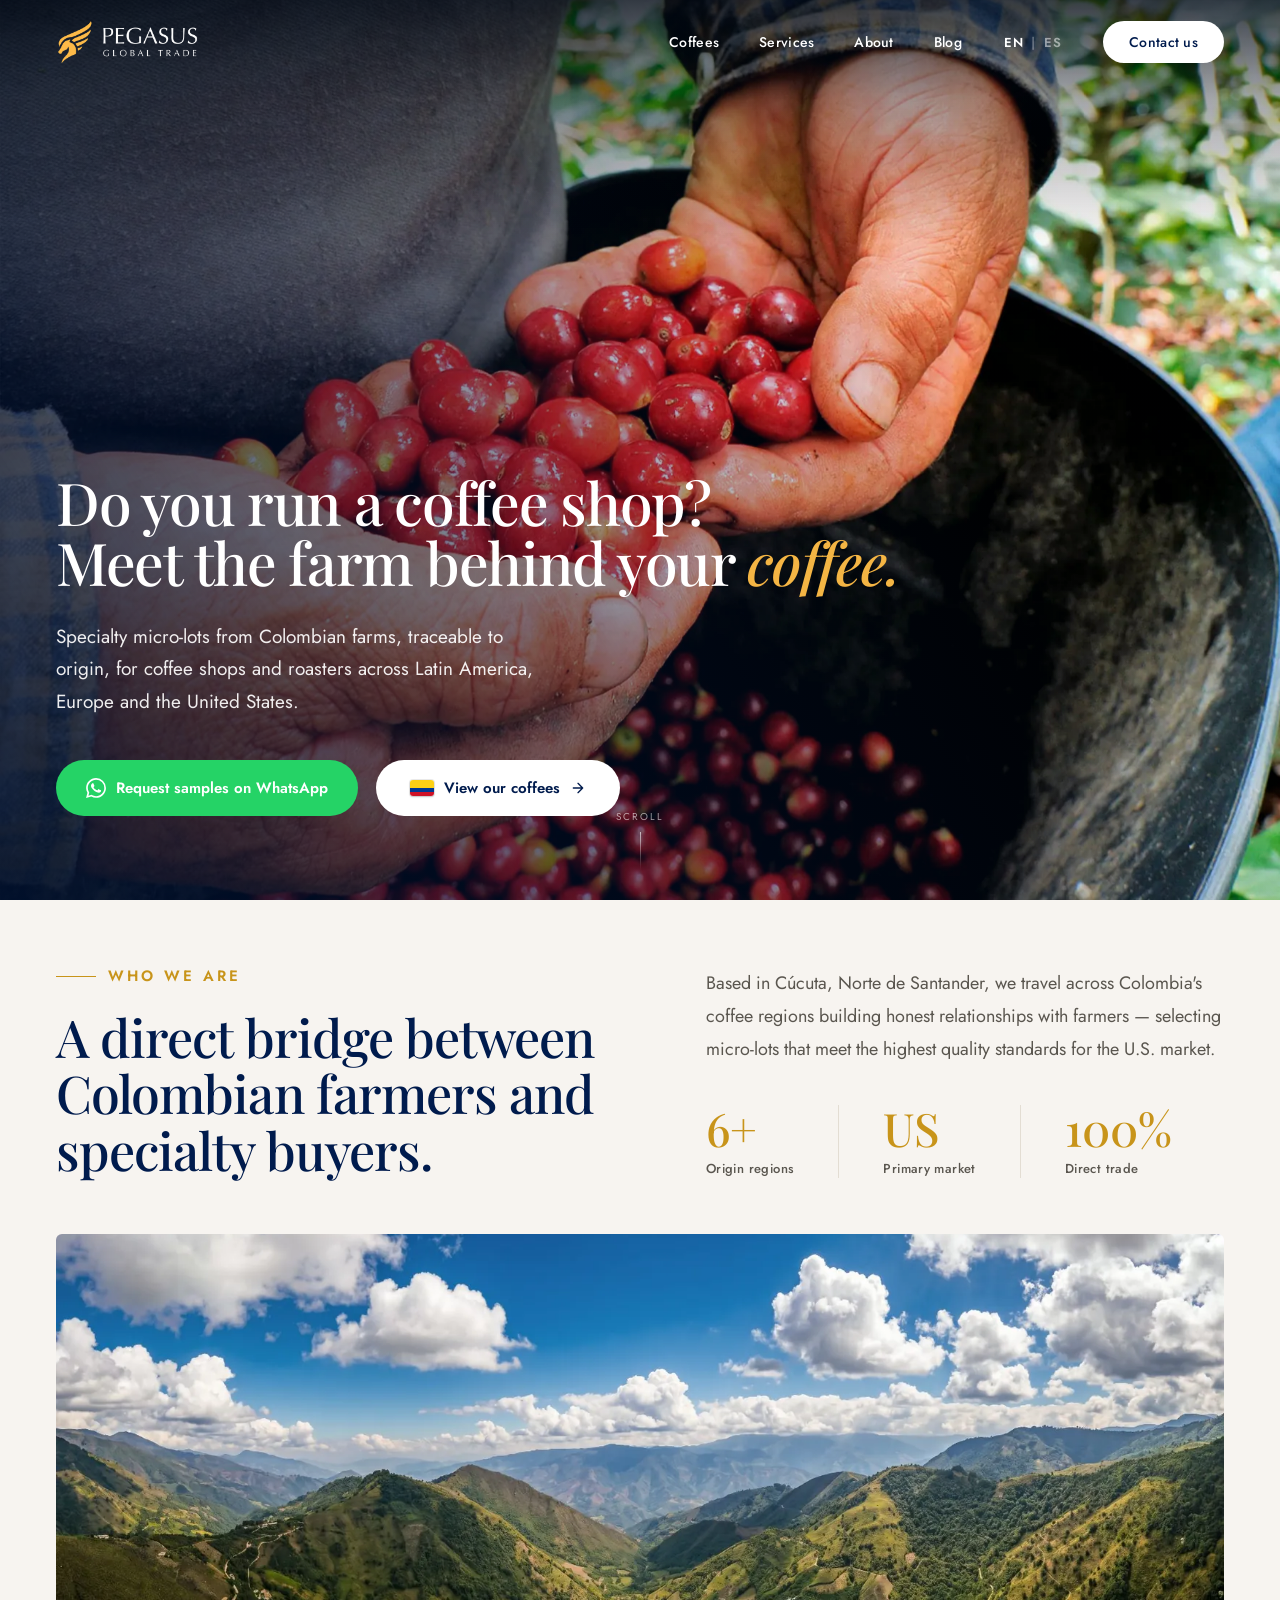
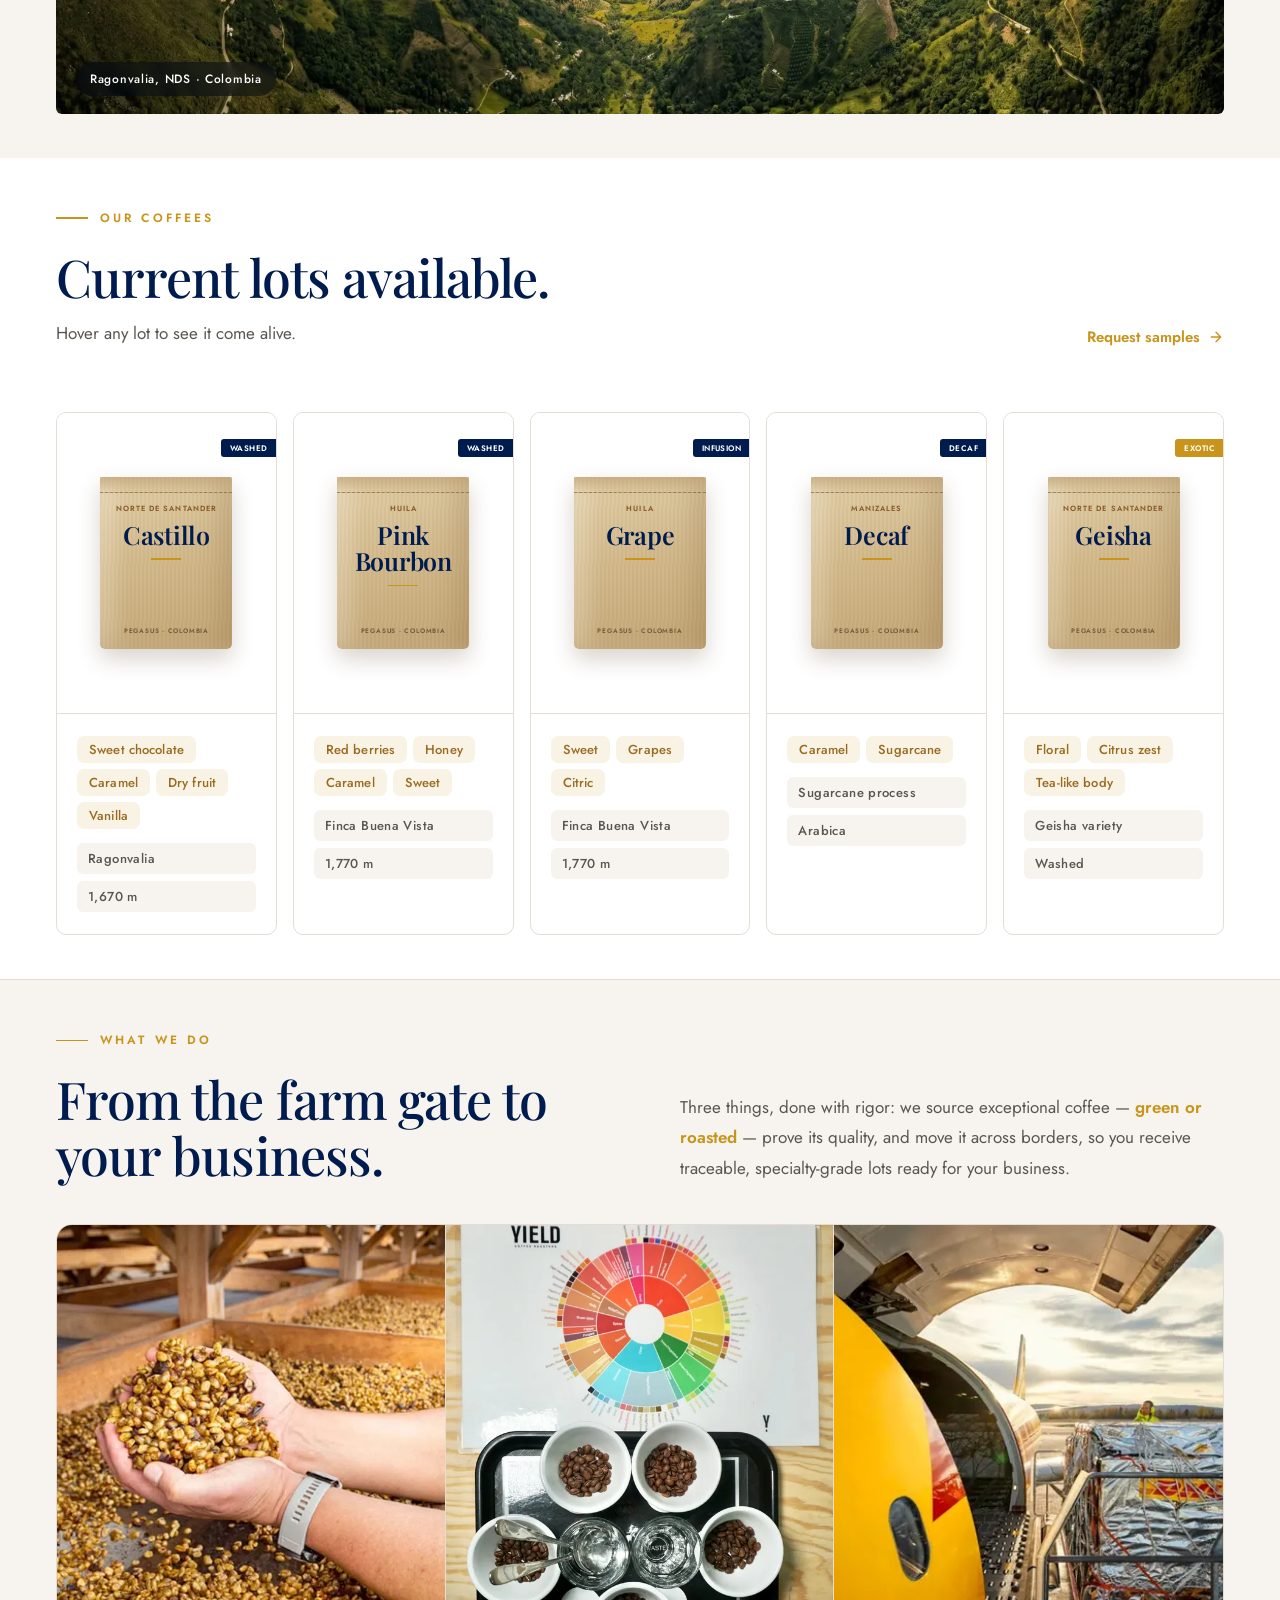
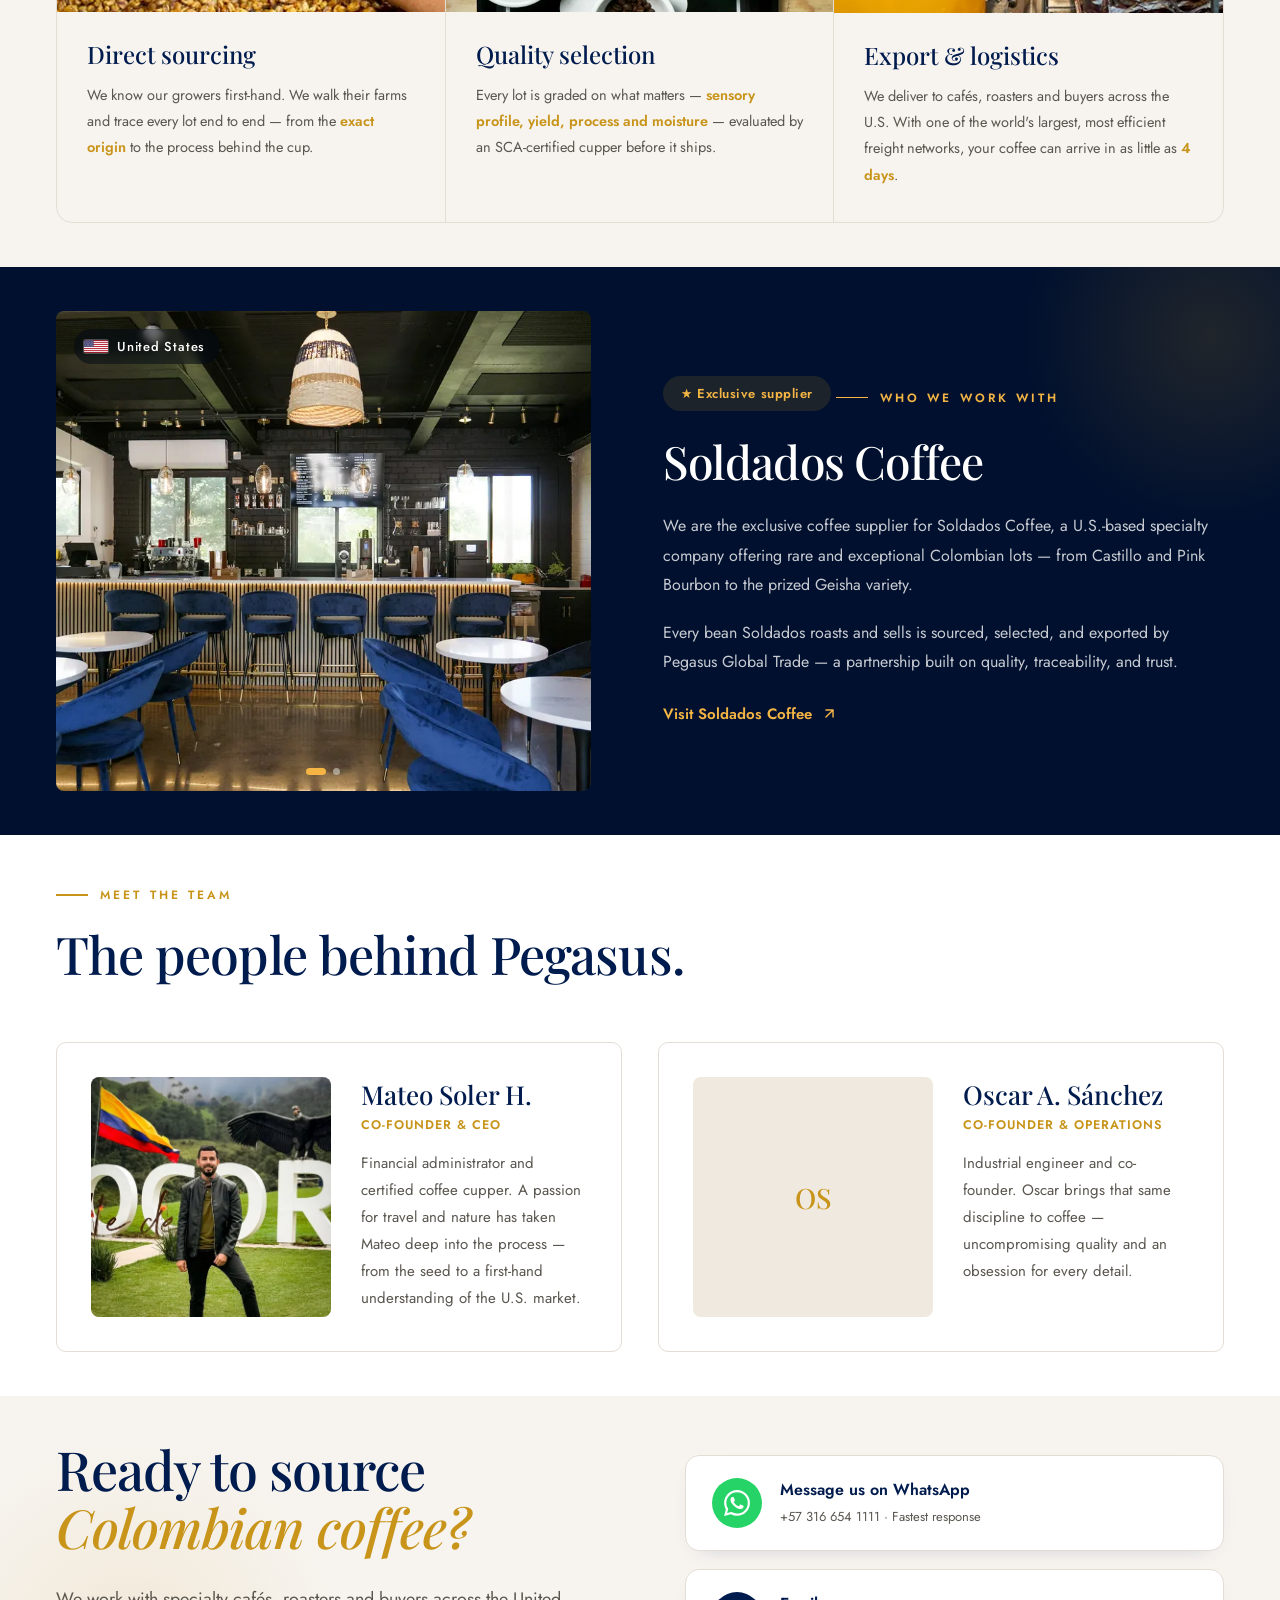
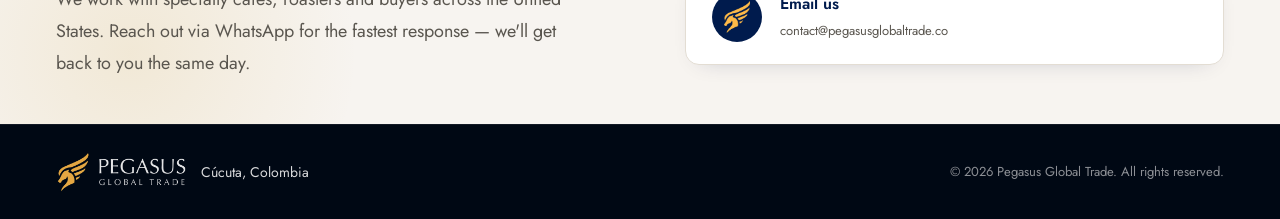
==== commit 0465c1d1: "Tag the Soldados Coffee photo with a US flag A location pill in the top-left of the Soldados photo s" ====
--- a/index.html
+++ b/index.html
@@ -511,6 +511,8 @@
     .client-dots { position: absolute; left: 0; right: 0; bottom: 16px; display: flex; gap: 7px; justify-content: center; z-index: 3; }
     .client-dot { width: 7px; height: 7px; border-radius: 50%; background: rgba(255,255,255,0.45); transition: background 0.35s, width 0.35s; }
     .client-dot.active { background: var(--gold-light); width: 20px; border-radius: 4px; }
+    .client-origin { top: 18px; left: 18px; bottom: auto; display: inline-flex; align-items: center; gap: 9px; font-size: 13px; padding: 8px 15px 8px 10px; }
+    .flag-us { width: 24px; height: 13px; border-radius: 2px; flex-shrink: 0; box-shadow: 0 0 0 1px rgba(255,255,255,0.25); }
     .client-badge { display: inline-flex; align-items: center; gap: 8px; background: rgba(200,148,26,0.14); color: var(--gold-light); font-size: 13px; font-weight: 600; letter-spacing: 0.04em; padding: 8px 18px; border-radius: 30px; margin-bottom: 26px; }
     .client-info .kicker { color: var(--gold-light); }
     .client-info .kicker::before { background: var(--gold-light); }
@@ -870,6 +872,7 @@
             <div class="client-slide active"><img src="/assets/soldados-inside.webp" loading="lazy" decoding="async" alt="Inside Soldados Coffee" /></div>
             <div class="client-slide"><img src="/assets/soldados-pourover.webp" loading="lazy" decoding="async" alt="Pour-over at Soldados Coffee" style="object-position: center 78%;" /></div>
           </div>
+          <span class="img-caption client-origin"><svg class="flag-us" viewBox="0 0 190 100" aria-hidden="true"><rect width="190" height="100" fill="#B22234"/><rect y="7.692" width="190" height="7.692" fill="#fff"/><rect y="23.077" width="190" height="7.692" fill="#fff"/><rect y="38.462" width="190" height="7.692" fill="#fff"/><rect y="53.846" width="190" height="7.692" fill="#fff"/><rect y="69.231" width="190" height="7.692" fill="#fff"/><rect y="84.615" width="190" height="7.692" fill="#fff"/><rect width="76" height="53.846" fill="#3C3B6E"/><circle cx="6.33" cy="5.38" r="2.1" fill="#fff"/><circle cx="19.00" cy="5.38" r="2.1" fill="#fff"/><circle cx="31.67" cy="5.38" r="2.1" fill="#fff"/><circle cx="44.33" cy="5.38" r="2.1" fill="#fff"/><circle cx="57.00" cy="5.38" r="2.1" fill="#fff"/><circle cx="69.67" cy="5.38" r="2.1" fill="#fff"/><circle cx="12.67" cy="10.77" r="2.1" fill="#fff"/><circle cx="25.33" cy="10.77" r="2.1" fill="#fff"/><circle cx="38.00" cy="10.77" r="2.1" fill="#fff"/><circle cx="50.67" cy="10.77" r="2.1" fill="#fff"/><circle cx="63.33" cy="10.77" r="2.1" fill="#fff"/><circle cx="6.33" cy="16.15" r="2.1" fill="#fff"/><circle cx="19.00" cy="16.15" r="2.1" fill="#fff"/><circle cx="31.67" cy="16.15" r="2.1" fill="#fff"/><circle cx="44.33" cy="16.15" r="2.1" fill="#fff"/><circle cx="57.00" cy="16.15" r="2.1" fill="#fff"/><circle cx="69.67" cy="16.15" r="2.1" fill="#fff"/><circle cx="12.67" cy="21.54" r="2.1" fill="#fff"/><circle cx="25.33" cy="21.54" r="2.1" fill="#fff"/><circle cx="38.00" cy="21.54" r="2.1" fill="#fff"/><circle cx="50.67" cy="21.54" r="2.1" fill="#fff"/><circle cx="63.33" cy="21.54" r="2.1" fill="#fff"/><circle cx="6.33" cy="26.92" r="2.1" fill="#fff"/><circle cx="19.00" cy="26.92" r="2.1" fill="#fff"/><circle cx="31.67" cy="26.92" r="2.1" fill="#fff"/><circle cx="44.33" cy="26.92" r="2.1" fill="#fff"/><circle cx="57.00" cy="26.92" r="2.1" fill="#fff"/><circle cx="69.67" cy="26.92" r="2.1" fill="#fff"/><circle cx="12.67" cy="32.31" r="2.1" fill="#fff"/><circle cx="25.33" cy="32.31" r="2.1" fill="#fff"/><circle cx="38.00" cy="32.31" r="2.1" fill="#fff"/><circle cx="50.67" cy="32.31" r="2.1" fill="#fff"/><circle cx="63.33" cy="32.31" r="2.1" fill="#fff"/><circle cx="6.33" cy="37.69" r="2.1" fill="#fff"/><circle cx="19.00" cy="37.69" r="2.1" fill="#fff"/><circle cx="31.67" cy="37.69" r="2.1" fill="#fff"/><circle cx="44.33" cy="37.69" r="2.1" fill="#fff"/><circle cx="57.00" cy="37.69" r="2.1" fill="#fff"/><circle cx="69.67" cy="37.69" r="2.1" fill="#fff"/><circle cx="12.67" cy="43.08" r="2.1" fill="#fff"/><circle cx="25.33" cy="43.08" r="2.1" fill="#fff"/><circle cx="38.00" cy="43.08" r="2.1" fill="#fff"/><circle cx="50.67" cy="43.08" r="2.1" fill="#fff"/><circle cx="63.33" cy="43.08" r="2.1" fill="#fff"/><circle cx="6.33" cy="48.46" r="2.1" fill="#fff"/><circle cx="19.00" cy="48.46" r="2.1" fill="#fff"/><circle cx="31.67" cy="48.46" r="2.1" fill="#fff"/><circle cx="44.33" cy="48.46" r="2.1" fill="#fff"/><circle cx="57.00" cy="48.46" r="2.1" fill="#fff"/><circle cx="69.67" cy="48.46" r="2.1" fill="#fff"/></svg><span data-en="United States" data-es="Estados Unidos">United States</span></span>
           <div class="client-dots" id="clientDots">
             <span class="client-dot active"></span>
             <span class="client-dot"></span>
